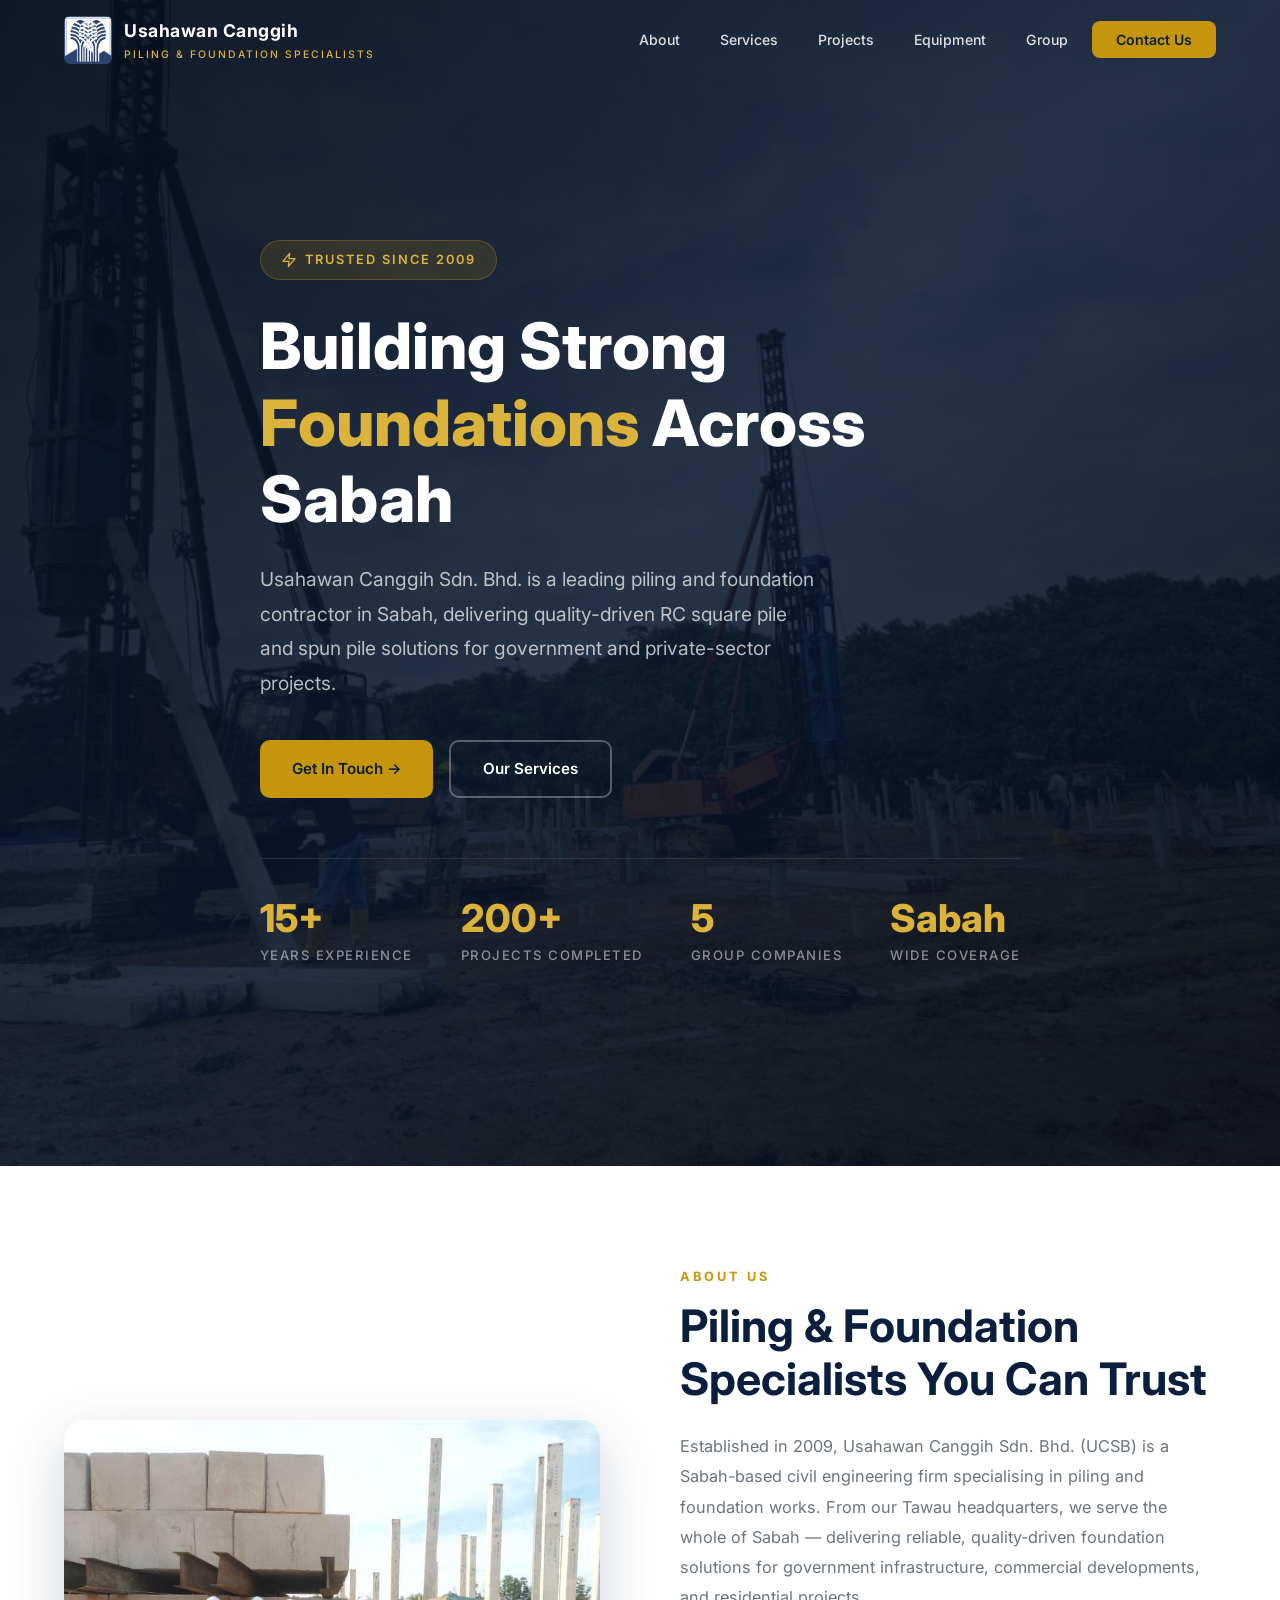
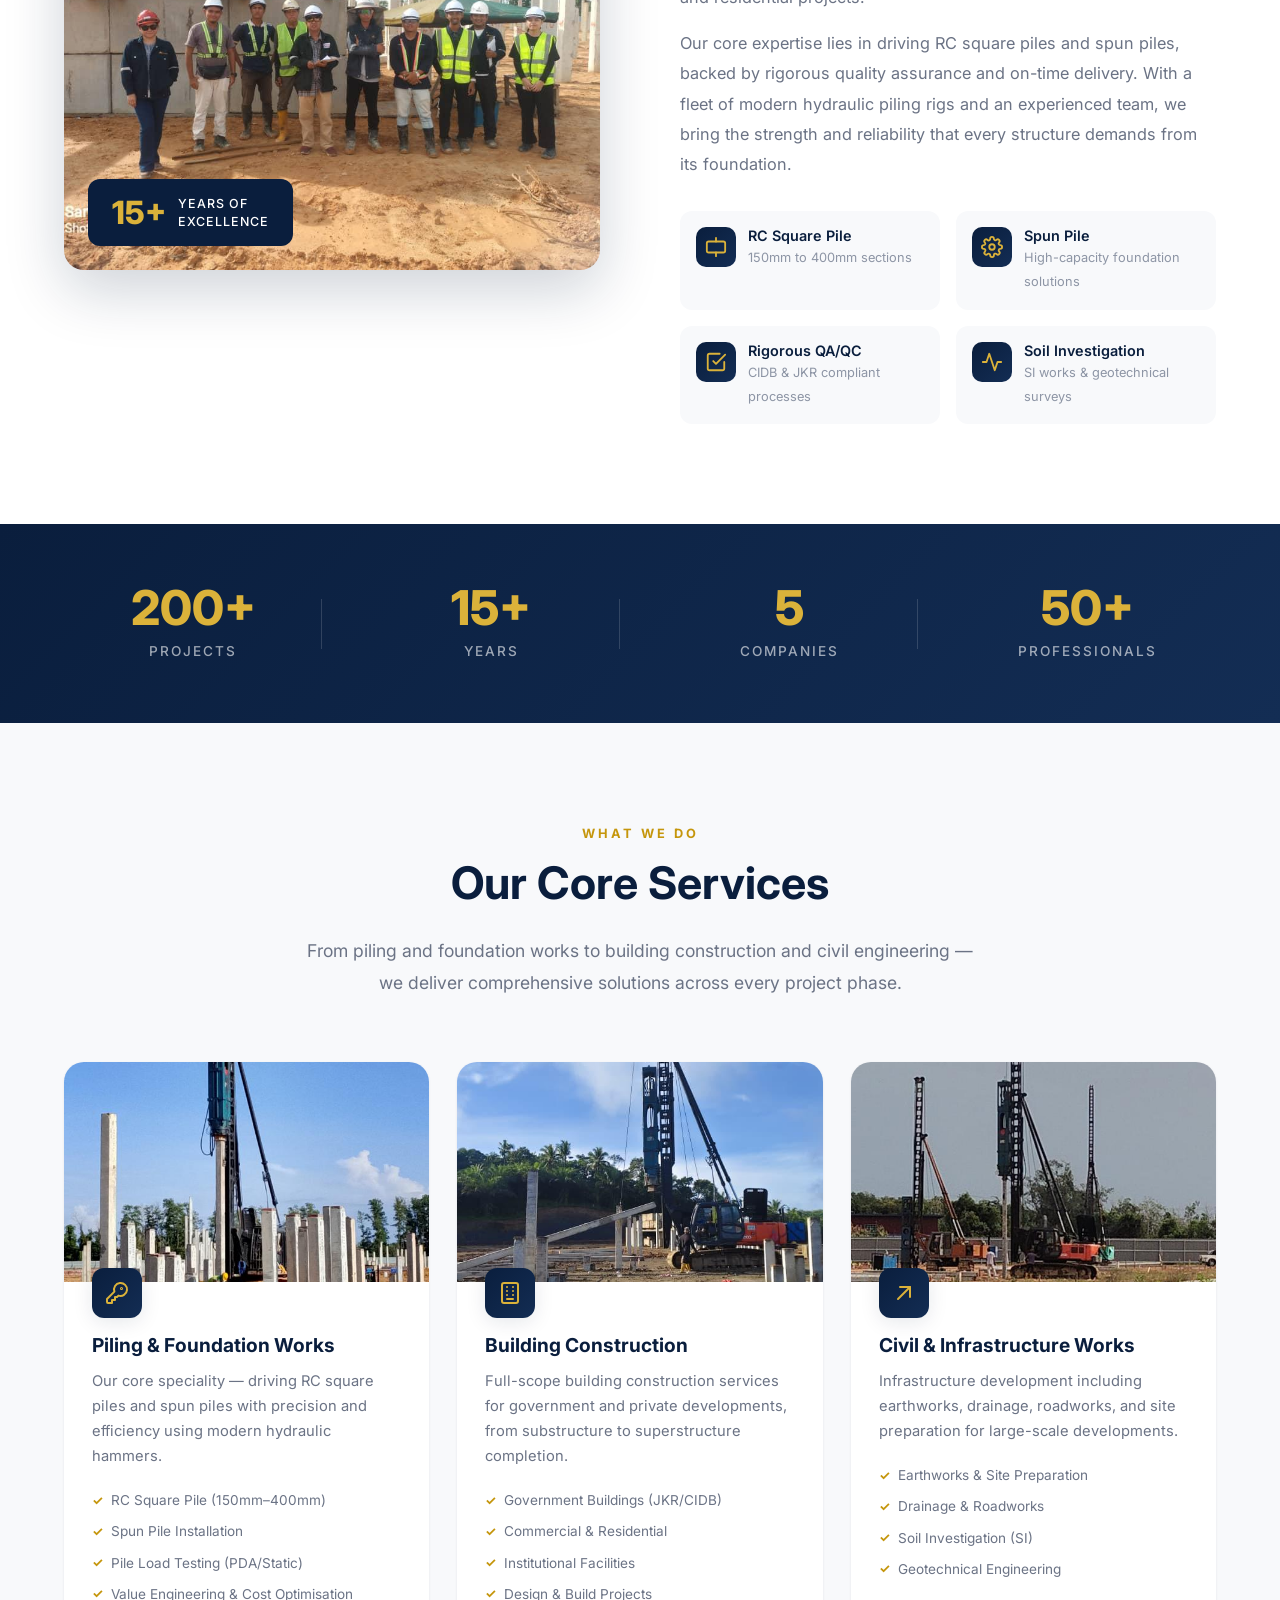
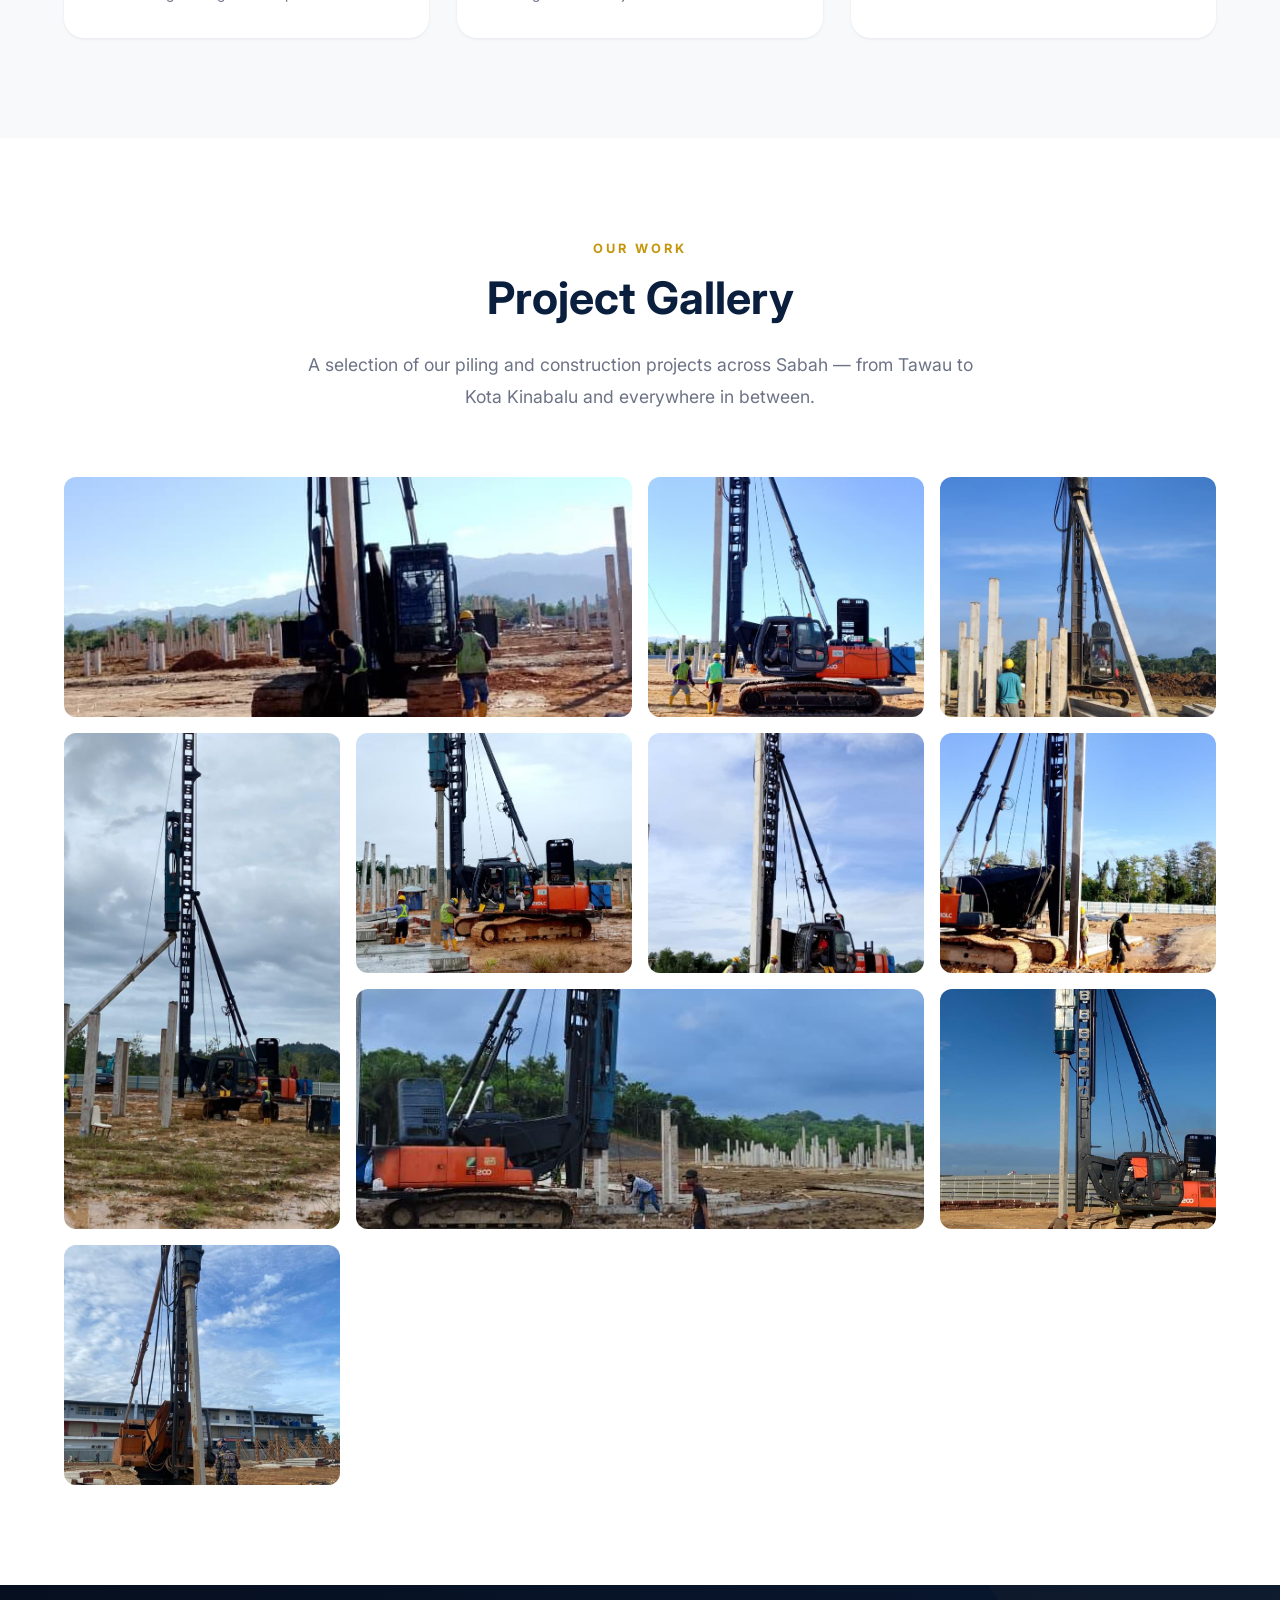
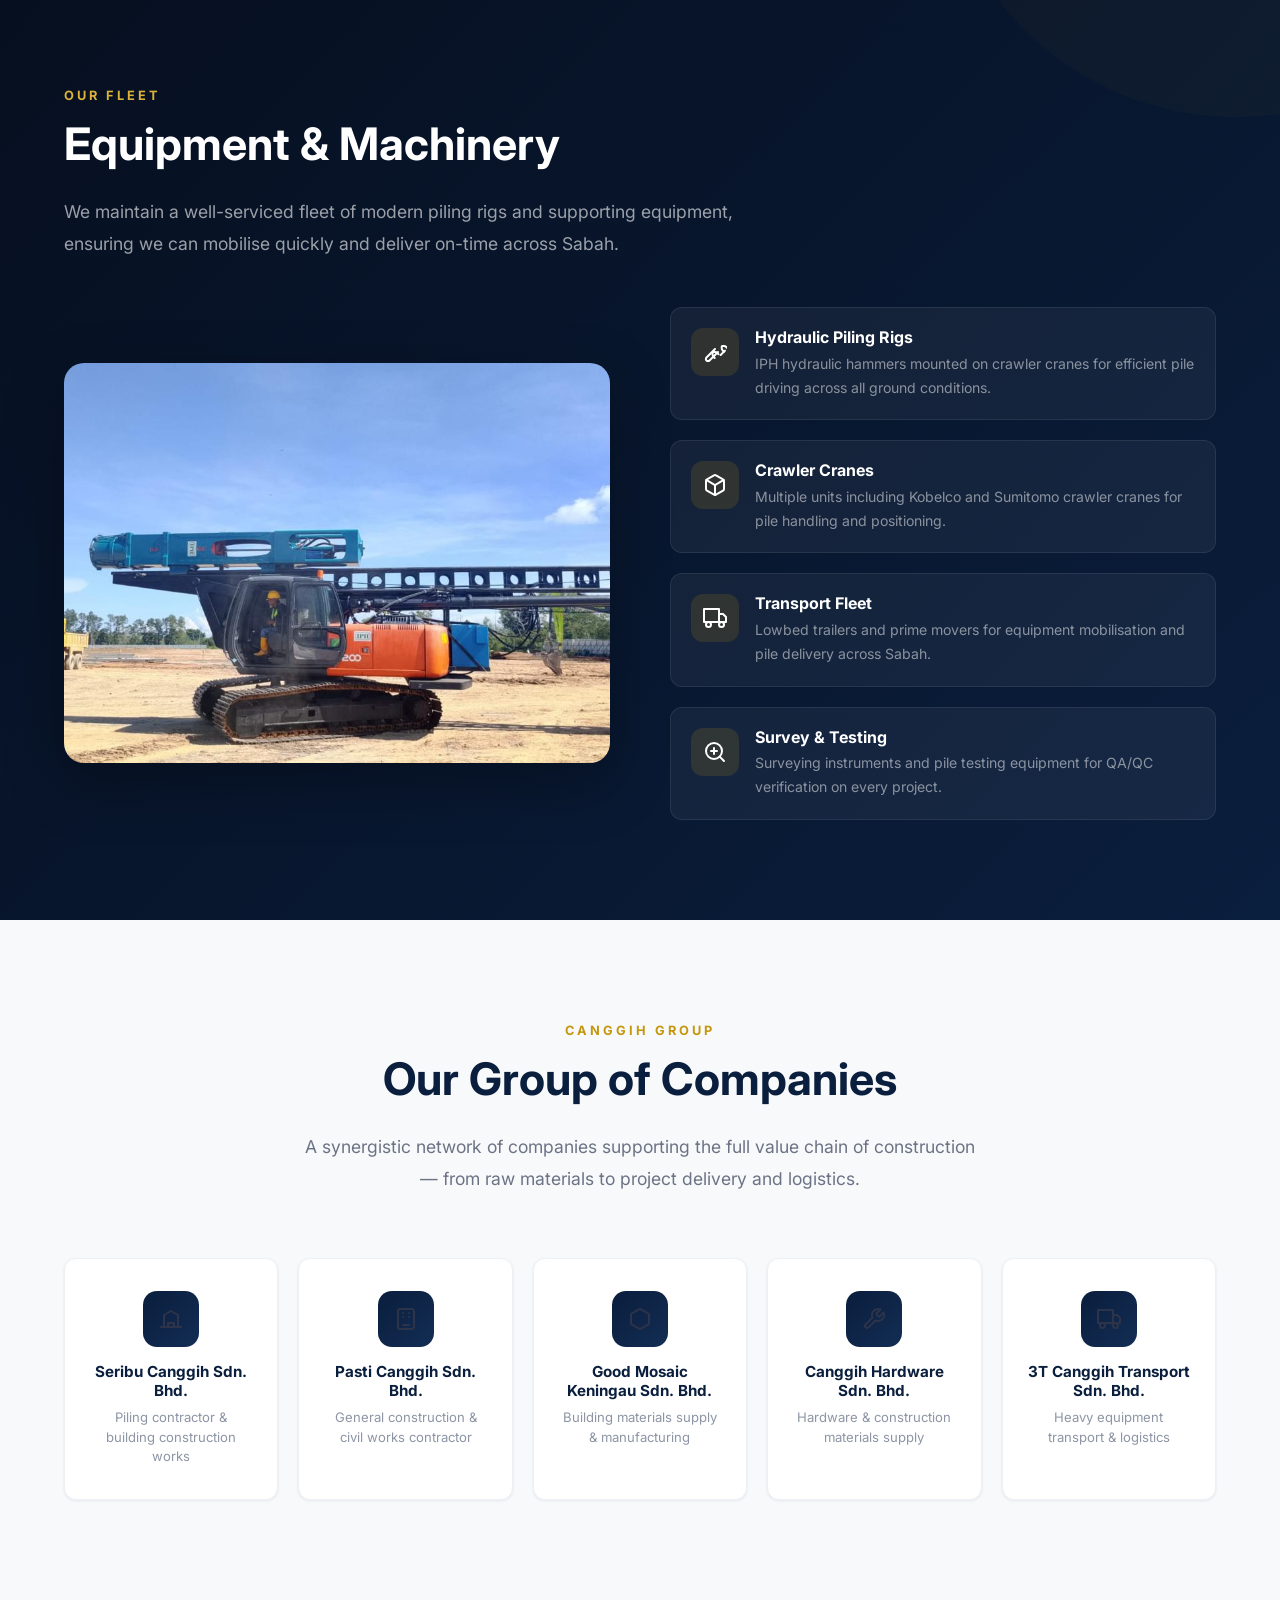
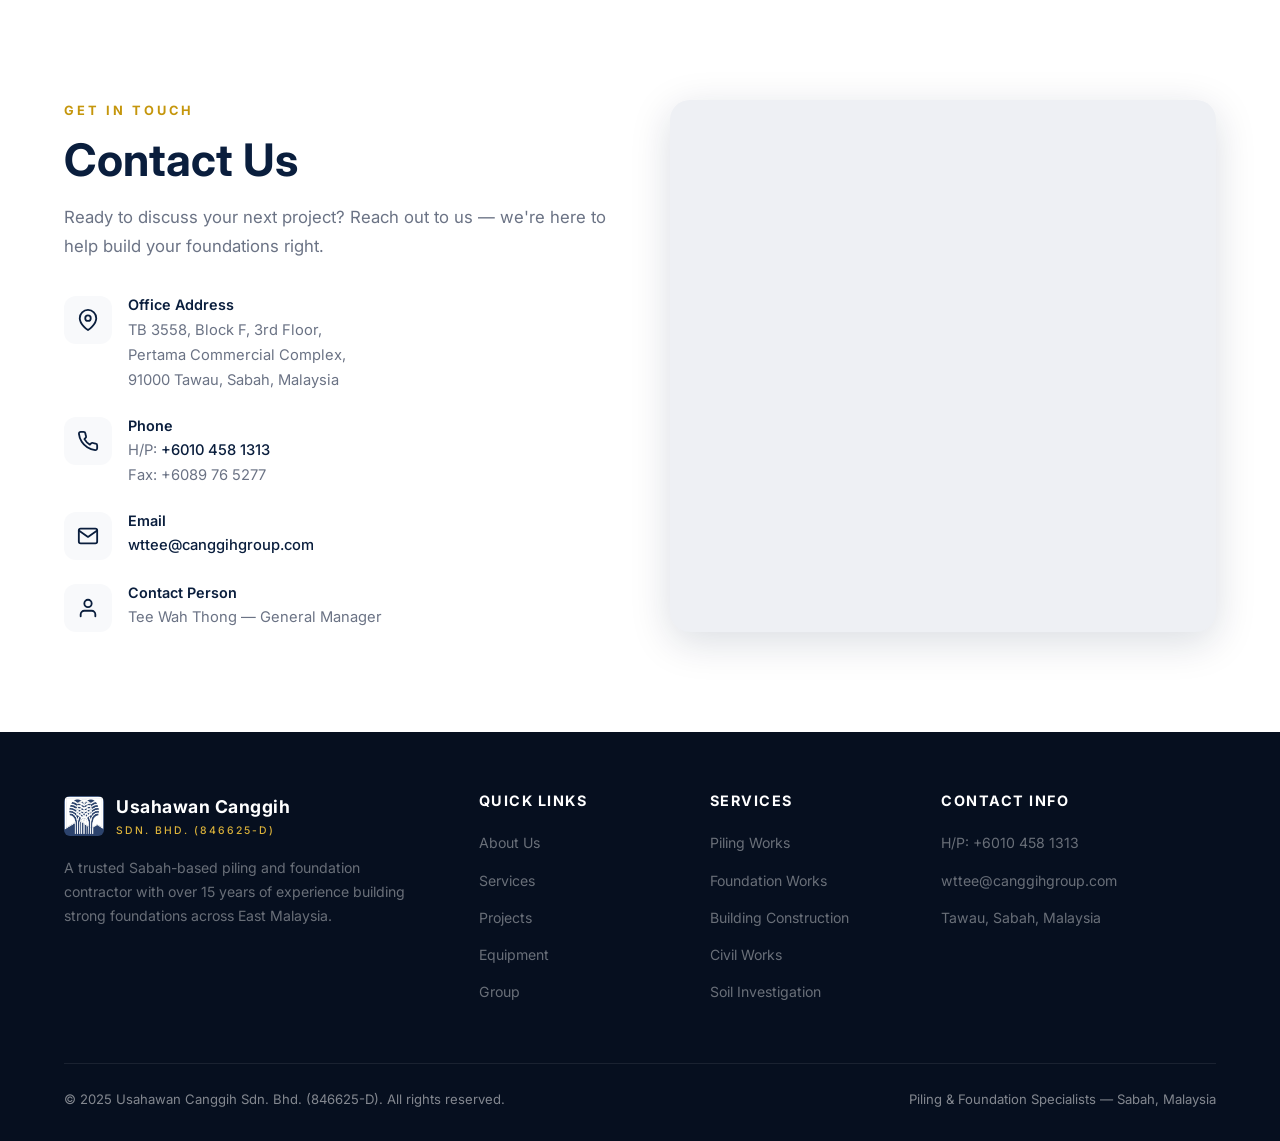
==== index.html @ 9755b555 "Publish Canggih landing page" ====
<!DOCTYPE html>
<html lang="en">
<head>
    <meta charset="UTF-8">
    <meta name="viewport" content="width=device-width, initial-scale=1.0">
    <title>Usahawan Canggih Sdn Bhd — Piling & Foundation Specialists in Sabah</title>
    <meta name="description" content="Usahawan Canggih Sdn Bhd — Trusted piling and foundation contractor in Sabah since 2009. RC square pile, spun pile, soil investigation.">
    <link rel="icon" type="image/x-icon" href="favicon.ico">
    <link rel="icon" type="image/png" sizes="32x32" href="favicon-32.png">
    <link rel="icon" type="image/png" sizes="16x16" href="favicon-16.png">
    <link rel="apple-touch-icon" sizes="180x180" href="favicon-180.png">
    <link rel="preconnect" href="https://fonts.googleapis.com">
    <link href="https://fonts.googleapis.com/css2?family=Inter:wght@300;400;500;600;700;800;900&display=swap" rel="stylesheet">
    <link rel="stylesheet" href="https://cdn.jsdelivr.net/npm/lucide-static@0.344.0/font/lucide.min.css">
    <style>
        :root {
            --navy: #0a1e3d;
            --navy-light: #132d54;
            --navy-dark: #060f1f;
            --gold: #c5960c;
            --gold-light: #dbb23a;
            --gold-pale: #f5e6b8;
            --white: #ffffff;
            --gray-50: #f8f9fb;
            --gray-100: #eef0f4;
            --gray-200: #dde1e8;
            --gray-300: #c4c9d4;
            --gray-400: #8d95a5;
            --gray-500: #6b7385;
            --gray-600: #4a5168;
            --gray-700: #2d3348;
            --gray-800: #1a1f30;
            --shadow-sm: 0 1px 3px rgba(10,30,61,0.08);
            --shadow-md: 0 4px 20px rgba(10,30,61,0.1);
            --shadow-lg: 0 10px 40px rgba(10,30,61,0.15);
            --shadow-xl: 0 20px 60px rgba(10,30,61,0.2);
            --radius: 12px;
            --radius-lg: 20px;
        }

        * { margin: 0; padding: 0; box-sizing: border-box; }
        html { scroll-behavior: smooth; }

        body {
            font-family: 'Inter', -apple-system, BlinkMacSystemFont, 'Segoe UI', sans-serif;
            color: var(--gray-700);
            line-height: 1.7;
            background: var(--white);
            overflow-x: hidden;
        }

        /* ── Typography ── */
        h1, h2, h3, h4, h5, h6 { font-weight: 700; line-height: 1.2; color: var(--navy); }
        h1 { font-size: clamp(2.4rem, 5vw, 4rem); }
        h2 { font-size: clamp(1.8rem, 3.5vw, 2.8rem); }
        h3 { font-size: clamp(1.2rem, 2vw, 1.5rem); }
        p { margin-bottom: 1rem; }

        .section-label {
            text-transform: uppercase;
            font-size: 0.8rem;
            font-weight: 700;
            letter-spacing: 3px;
            color: var(--gold);
            margin-bottom: 0.75rem;
            display: block;
        }

        .section-title {
            margin-bottom: 1.5rem;
        }

        .section-desc {
            font-size: 1.1rem;
            color: var(--gray-500);
            max-width: 680px;
            line-height: 1.8;
        }

        /* ── Layout ── */
        .container {
            max-width: 1200px;
            margin: 0 auto;
            padding: 0 24px;
        }

        section {
            padding: 100px 0;
        }

        /* ── Animations ── */
        @keyframes fadeInUp {
            from { opacity: 0; transform: translateY(50px); }
            to { opacity: 1; transform: translateY(0); }
        }
        @keyframes fadeIn {
            from { opacity: 0; }
            to { opacity: 1; }
        }
        @keyframes scaleIn {
            from { opacity: 0; transform: scale(0.9); }
            to { opacity: 1; transform: scale(1); }
        }
        @keyframes slideInLeft {
            from { opacity: 0; transform: translateX(-60px); }
            to { opacity: 1; transform: translateX(0); }
        }
        @keyframes slideInRight {
            from { opacity: 0; transform: translateX(60px); }
            to { opacity: 1; transform: translateX(0); }
        }
        @keyframes countUp {
            from { opacity: 0; transform: translateY(20px); }
            to { opacity: 1; transform: translateY(0); }
        }

        .reveal {
            opacity: 0;
            transform: translateY(40px);
            transition: all 0.8s cubic-bezier(0.16, 1, 0.3, 1);
        }
        .reveal.visible {
            opacity: 1;
            transform: translateY(0);
        }
        .reveal-delay-1 { transition-delay: 0.1s; }
        .reveal-delay-2 { transition-delay: 0.2s; }
        .reveal-delay-3 { transition-delay: 0.3s; }
        .reveal-delay-4 { transition-delay: 0.4s; }

        /* ══════════════════════════════════════
           NAVIGATION
        ══════════════════════════════════════ */
        .navbar {
            position: fixed;
            top: 0;
            left: 0;
            right: 0;
            z-index: 1000;
            padding: 16px 0;
            transition: all 0.4s ease;
        }
        .navbar.scrolled {
            background: rgba(10, 30, 61, 0.97);
            backdrop-filter: blur(20px);
            padding: 10px 0;
            box-shadow: 0 4px 30px rgba(0,0,0,0.2);
        }
        .navbar .container {
            display: flex;
            align-items: center;
            justify-content: space-between;
        }
        .nav-logo {
            display: flex;
            align-items: center;
            gap: 12px;
            text-decoration: none;
        }
        .nav-logo img {
            height: 48px;
            width: auto;
            border-radius: 6px;
        }
        .navbar.scrolled .nav-logo img {
            height: 40px;
        }
        .nav-logo-text {
            font-size: 1.1rem;
            font-weight: 700;
            color: var(--white);
            letter-spacing: 0.5px;
        }
        .nav-logo-sub {
            font-size: 0.65rem;
            color: var(--gold-light);
            text-transform: uppercase;
            letter-spacing: 2px;
            font-weight: 500;
        }
        .nav-links {
            display: flex;
            gap: 8px;
            list-style: none;
        }
        .nav-links a {
            color: rgba(255,255,255,0.85);
            text-decoration: none;
            font-size: 0.88rem;
            font-weight: 500;
            padding: 8px 16px;
            border-radius: 8px;
            transition: all 0.3s ease;
        }
        .nav-links a:hover {
            color: var(--white);
            background: rgba(255,255,255,0.1);
        }
        .nav-cta {
            background: var(--gold) !important;
            color: var(--navy) !important;
            font-weight: 600 !important;
            padding: 10px 24px !important;
        }
        .nav-cta:hover {
            background: var(--gold-light) !important;
        }

        /* Mobile menu */
        .nav-toggle {
            display: none;
            flex-direction: column;
            gap: 5px;
            cursor: pointer;
            padding: 8px;
        }
        .nav-toggle span {
            width: 24px;
            height: 2px;
            background: var(--white);
            border-radius: 2px;
            transition: all 0.3s ease;
        }

        /* ══════════════════════════════════════
           HERO
        ══════════════════════════════════════ */
        .hero {
            position: relative;
            min-height: 100vh;
            display: flex;
            align-items: center;
            overflow: hidden;
            background: var(--navy-dark);
        }
        .hero-bg {
            position: absolute;
            inset: 0;
            background: url('hero-piling.jpg') center/cover no-repeat;
            filter: brightness(0.35);
        }
        .hero-overlay {
            position: absolute;
            inset: 0;
            background: linear-gradient(135deg, rgba(6,15,31,0.85) 0%, rgba(10,30,61,0.6) 50%, rgba(6,15,31,0.75) 100%);
        }
        .hero-content {
            position: relative;
            z-index: 2;
            padding: 140px 0 100px;
        }
        .hero-badge {
            display: inline-flex;
            align-items: center;
            gap: 8px;
            background: rgba(197,150,12,0.15);
            border: 1px solid rgba(197,150,12,0.3);
            padding: 8px 20px;
            border-radius: 50px;
            font-size: 0.8rem;
            font-weight: 600;
            color: var(--gold-light);
            text-transform: uppercase;
            letter-spacing: 2px;
            margin-bottom: 28px;
            animation: fadeInUp 0.8s ease forwards;
        }
        .hero h1 {
            color: var(--white);
            max-width: 750px;
            margin-bottom: 24px;
            font-weight: 800;
            animation: fadeInUp 0.8s ease 0.15s both;
        }
        .hero h1 span {
            color: var(--gold-light);
        }
        .hero-desc {
            font-size: 1.2rem;
            color: rgba(255,255,255,0.7);
            max-width: 560px;
            margin-bottom: 40px;
            line-height: 1.8;
            animation: fadeInUp 0.8s ease 0.3s both;
        }
        .hero-actions {
            display: flex;
            gap: 16px;
            flex-wrap: wrap;
            animation: fadeInUp 0.8s ease 0.45s both;
        }
        .btn {
            display: inline-flex;
            align-items: center;
            gap: 8px;
            padding: 14px 32px;
            border-radius: 10px;
            font-size: 0.95rem;
            font-weight: 600;
            text-decoration: none;
            transition: all 0.3s ease;
            cursor: pointer;
            border: none;
        }
        .btn-primary {
            background: var(--gold);
            color: var(--navy);
        }
        .btn-primary:hover {
            background: var(--gold-light);
            transform: translateY(-2px);
            box-shadow: 0 8px 30px rgba(197,150,12,0.3);
        }
        .btn-outline {
            background: transparent;
            color: var(--white);
            border: 2px solid rgba(255,255,255,0.3);
        }
        .btn-outline:hover {
            border-color: var(--white);
            background: rgba(255,255,255,0.1);
            transform: translateY(-2px);
        }

        /* Hero stats */
        .hero-stats {
            display: flex;
            gap: 48px;
            margin-top: 60px;
            padding-top: 40px;
            border-top: 1px solid rgba(255,255,255,0.1);
            animation: fadeInUp 0.8s ease 0.6s both;
        }
        .hero-stat {
            text-align: left;
        }
        .hero-stat-num {
            font-size: 2.4rem;
            font-weight: 800;
            color: var(--gold-light);
            line-height: 1;
            margin-bottom: 6px;
        }
        .hero-stat-label {
            font-size: 0.82rem;
            color: rgba(255,255,255,0.5);
            text-transform: uppercase;
            letter-spacing: 1.5px;
            font-weight: 500;
        }

        /* ══════════════════════════════════════
           ABOUT
        ══════════════════════════════════════ */
        .about {
            background: var(--white);
        }
        .about-grid {
            display: grid;
            grid-template-columns: 1fr 1fr;
            gap: 80px;
            align-items: center;
        }
        .about-image {
            position: relative;
            border-radius: var(--radius-lg);
            overflow: hidden;
            box-shadow: var(--shadow-xl);
        }
        .about-image img {
            width: 100%;
            height: 450px;
            object-fit: cover;
            display: block;
        }
        .about-image-badge {
            position: absolute;
            bottom: 24px;
            left: 24px;
            background: var(--navy);
            color: var(--white);
            padding: 16px 24px;
            border-radius: var(--radius);
            display: flex;
            align-items: center;
            gap: 12px;
        }
        .about-image-badge .big-num {
            font-size: 2rem;
            font-weight: 800;
            color: var(--gold-light);
            line-height: 1;
        }
        .about-image-badge .badge-text {
            font-size: 0.78rem;
            text-transform: uppercase;
            letter-spacing: 1px;
            line-height: 1.4;
            font-weight: 500;
        }
        .about-text h2 {
            margin-bottom: 24px;
        }
        .about-text p {
            color: var(--gray-500);
            font-size: 1.02rem;
            line-height: 1.85;
        }
        .about-highlights {
            display: grid;
            grid-template-columns: 1fr 1fr;
            gap: 16px;
            margin-top: 32px;
        }
        .about-highlight {
            display: flex;
            align-items: flex-start;
            gap: 12px;
            padding: 16px;
            background: var(--gray-50);
            border-radius: var(--radius);
            transition: all 0.3s ease;
        }
        .about-highlight:hover {
            background: var(--gray-100);
            transform: translateY(-2px);
        }
        .about-highlight-icon {
            width: 40px;
            height: 40px;
            background: linear-gradient(135deg, var(--navy), var(--navy-light));
            border-radius: 10px;
            display: flex;
            align-items: center;
            justify-content: center;
            color: var(--gold-light);
            flex-shrink: 0;
        }
        .about-highlight-icon svg,
        .service-card-icon svg,
        .equipment-item-icon svg,
        .group-card-icon svg,
        .contact-detail-icon svg {
            width: 22px;
            height: 22px;
            stroke: currentColor;
            stroke-width: 2;
            fill: none;
            stroke-linecap: round;
            stroke-linejoin: round;
        }
        .service-card-icon svg,
        .equipment-item-icon svg,
        .group-card-icon svg {
            width: 24px;
            height: 24px;
        }
        .about-highlight h4 {
            font-size: 0.9rem;
            font-weight: 600;
            margin-bottom: 2px;
        }
        .about-highlight p {
            font-size: 0.8rem;
            color: var(--gray-400);
            margin: 0;
        }

        /* ══════════════════════════════════════
           STATS BAR
        ══════════════════════════════════════ */
        .stats-bar {
            background: linear-gradient(135deg, var(--navy) 0%, var(--navy-light) 100%);
            padding: 60px 0;
        }
        .stats-grid {
            display: grid;
            grid-template-columns: repeat(4, 1fr);
            gap: 40px;
            text-align: center;
        }
        .stat-item {
            position: relative;
        }
        .stat-item::after {
            content: '';
            position: absolute;
            right: 0;
            top: 50%;
            transform: translateY(-50%);
            width: 1px;
            height: 50px;
            background: rgba(255,255,255,0.15);
        }
        .stat-item:last-child::after { display: none; }
        .stat-number {
            font-size: 3rem;
            font-weight: 800;
            color: var(--gold-light);
            line-height: 1;
            margin-bottom: 8px;
        }
        .stat-label {
            font-size: 0.85rem;
            color: rgba(255,255,255,0.6);
            text-transform: uppercase;
            letter-spacing: 2px;
            font-weight: 500;
        }

        /* ══════════════════════════════════════
           SERVICES
        ══════════════════════════════════════ */
        .services {
            background: var(--gray-50);
        }
        .services-header {
            text-align: center;
            margin-bottom: 64px;
        }
        .services-header .section-desc {
            margin: 0 auto;
        }
        .services-grid {
            display: grid;
            grid-template-columns: repeat(3, 1fr);
            gap: 28px;
        }
        .service-card {
            background: var(--white);
            border-radius: var(--radius-lg);
            overflow: hidden;
            box-shadow: var(--shadow-sm);
            transition: all 0.4s cubic-bezier(0.16, 1, 0.3, 1);
            position: relative;
        }
        .service-card:hover {
            transform: translateY(-8px);
            box-shadow: var(--shadow-lg);
        }
        .service-card-img {
            height: 220px;
            overflow: hidden;
        }
        .service-card-img img {
            width: 100%;
            height: 100%;
            object-fit: cover;
            transition: transform 0.6s ease;
        }
        .service-card:hover .service-card-img img {
            transform: scale(1.08);
        }
        .service-card-body {
            padding: 28px;
        }
        .service-card-icon {
            width: 50px;
            height: 50px;
            background: linear-gradient(135deg, var(--navy), var(--navy-light));
            border-radius: 12px;
            display: flex;
            align-items: center;
            justify-content: center;
            color: var(--gold-light);
            font-size: 1.3rem;
            margin-bottom: 16px;
            margin-top: -42px;
            position: relative;
            box-shadow: var(--shadow-md);
        }
        .service-card h3 {
            margin-bottom: 12px;
            font-size: 1.2rem;
        }
        .service-card p {
            color: var(--gray-500);
            font-size: 0.92rem;
            line-height: 1.7;
            margin-bottom: 16px;
        }
        .service-card-features {
            list-style: none;
            padding: 0;
        }
        .service-card-features li {
            font-size: 0.85rem;
            color: var(--gray-500);
            padding: 4px 0;
            display: flex;
            align-items: center;
            gap: 8px;
        }
        .service-card-features li::before {
            content: '✓';
            color: var(--gold);
            font-weight: 700;
            font-size: 0.8rem;
        }

        /* ══════════════════════════════════════
           PROJECTS GALLERY
        ══════════════════════════════════════ */
        .projects {
            background: var(--white);
        }
        .projects-header {
            text-align: center;
            margin-bottom: 64px;
        }
        .projects-header .section-desc {
            margin: 0 auto;
        }
        .gallery-grid {
            display: grid;
            grid-template-columns: repeat(4, 1fr);
            grid-auto-rows: 240px;
            gap: 16px;
        }
        .gallery-item {
            border-radius: var(--radius);
            overflow: hidden;
            position: relative;
            cursor: pointer;
        }
        .gallery-item img {
            width: 100%;
            height: 100%;
            object-fit: cover;
            transition: transform 0.6s ease;
        }
        .gallery-item:hover img {
            transform: scale(1.1);
        }
        .gallery-item::after {
            content: '';
            position: absolute;
            inset: 0;
            background: linear-gradient(to top, rgba(10,30,61,0.7) 0%, transparent 50%);
            opacity: 0;
            transition: opacity 0.3s ease;
        }
        .gallery-item:hover::after {
            opacity: 1;
        }
        .gallery-item .caption {
            position: absolute;
            bottom: 16px;
            left: 16px;
            right: 16px;
            color: var(--white);
            font-size: 0.85rem;
            font-weight: 600;
            z-index: 2;
            opacity: 0;
            transform: translateY(10px);
            transition: all 0.3s ease;
        }
        .gallery-item:hover .caption {
            opacity: 1;
            transform: translateY(0);
        }
        .gallery-wide { grid-column: span 2; }
        .gallery-tall { grid-row: span 2; }

        /* ══════════════════════════════════════
           EQUIPMENT
        ══════════════════════════════════════ */
        .equipment {
            background: linear-gradient(135deg, var(--navy-dark) 0%, var(--navy) 100%);
            color: var(--white);
            position: relative;
            overflow: hidden;
        }
        .equipment::before {
            content: '';
            position: absolute;
            top: -50%;
            right: -20%;
            width: 600px;
            height: 600px;
            border-radius: 50%;
            background: rgba(197,150,12,0.03);
        }
        .equipment .section-label { color: var(--gold-light); }
        .equipment h2 { color: var(--white); }
        .equipment .section-desc { color: rgba(255,255,255,0.6); }
        .equipment-grid {
            display: grid;
            grid-template-columns: 1fr 1fr;
            gap: 60px;
            align-items: center;
            margin-top: 48px;
        }
        .equipment-image {
            border-radius: var(--radius-lg);
            overflow: hidden;
            box-shadow: 0 20px 60px rgba(0,0,0,0.3);
        }
        .equipment-image img {
            width: 100%;
            height: 400px;
            object-fit: cover;
            display: block;
        }
        .equipment-list {
            display: flex;
            flex-direction: column;
            gap: 20px;
        }
        .equipment-item {
            display: flex;
            align-items: flex-start;
            gap: 16px;
            padding: 20px;
            background: rgba(255,255,255,0.05);
            border-radius: var(--radius);
            border: 1px solid rgba(255,255,255,0.08);
            transition: all 0.3s ease;
        }
        .equipment-item:hover {
            background: rgba(255,255,255,0.08);
            transform: translateX(8px);
        }
        .equipment-item-icon {
            width: 48px;
            height: 48px;
            background: rgba(197,150,12,0.15);
            border-radius: 12px;
            display: flex;
            align-items: center;
            justify-content: center;
            font-size: 1.2rem;
            flex-shrink: 0;
        }
        .equipment-item h4 {
            color: var(--white);
            font-size: 1rem;
            margin-bottom: 4px;
        }
        .equipment-item p {
            color: rgba(255,255,255,0.5);
            font-size: 0.88rem;
            margin: 0;
        }

        /* ══════════════════════════════════════
           GROUP COMPANIES
        ══════════════════════════════════════ */
        .group {
            background: var(--gray-50);
        }
        .group-header {
            text-align: center;
            margin-bottom: 64px;
        }
        .group-header .section-desc {
            margin: 0 auto;
        }
        .group-grid {
            display: grid;
            grid-template-columns: repeat(5, 1fr);
            gap: 20px;
        }
        .group-card {
            background: var(--white);
            border-radius: var(--radius);
            padding: 32px 24px;
            text-align: center;
            box-shadow: var(--shadow-sm);
            transition: all 0.4s ease;
            border: 1px solid var(--gray-100);
        }
        .group-card:hover {
            transform: translateY(-6px);
            box-shadow: var(--shadow-lg);
            border-color: var(--gold);
        }
        .group-card-icon {
            width: 56px;
            height: 56px;
            margin: 0 auto 16px;
            background: linear-gradient(135deg, var(--navy), var(--navy-light));
            border-radius: 14px;
            display: flex;
            align-items: center;
            justify-content: center;
            font-size: 1.5rem;
        }
        .group-card h4 {
            font-size: 0.95rem;
            margin-bottom: 8px;
            color: var(--navy);
        }
        .group-card p {
            font-size: 0.82rem;
            color: var(--gray-400);
            margin: 0;
            line-height: 1.5;
        }

        /* ══════════════════════════════════════
           CONTACT
        ══════════════════════════════════════ */
        .contact {
            background: var(--white);
        }
        .contact-grid {
            display: grid;
            grid-template-columns: 1fr 1fr;
            gap: 60px;
        }
        .contact-info h2 {
            margin-bottom: 16px;
        }
        .contact-info > p {
            color: var(--gray-500);
            margin-bottom: 36px;
            font-size: 1.05rem;
        }
        .contact-details {
            display: flex;
            flex-direction: column;
            gap: 24px;
        }
        .contact-detail {
            display: flex;
            align-items: flex-start;
            gap: 16px;
        }
        .contact-detail-icon {
            width: 48px;
            height: 48px;
            background: var(--gray-50);
            border-radius: 12px;
            display: flex;
            align-items: center;
            justify-content: center;
            font-size: 1.2rem;
            flex-shrink: 0;
            color: var(--navy);
        }
        .contact-detail h4 {
            font-size: 0.9rem;
            font-weight: 600;
            margin-bottom: 4px;
        }
        .contact-detail p {
            font-size: 0.92rem;
            color: var(--gray-500);
            margin: 0;
        }
        .contact-detail a {
            color: var(--navy);
            text-decoration: none;
            font-weight: 500;
        }
        .contact-detail a:hover {
            color: var(--gold);
        }
        .contact-map {
            border-radius: var(--radius-lg);
            overflow: hidden;
            box-shadow: var(--shadow-lg);
            min-height: 400px;
            background: var(--gray-100);
        }
        .contact-map iframe {
            width: 100%;
            height: 100%;
            min-height: 400px;
            border: 0;
        }

        /* ══════════════════════════════════════
           FOOTER
        ══════════════════════════════════════ */
        .footer {
            background: var(--navy-dark);
            color: rgba(255,255,255,0.5);
            padding: 60px 0 30px;
        }
        .footer-grid {
            display: grid;
            grid-template-columns: 2fr 1fr 1fr 1.5fr;
            gap: 48px;
            margin-bottom: 48px;
        }
        .footer-brand .nav-logo {
            margin-bottom: 16px;
        }
        .footer-brand p {
            font-size: 0.88rem;
            line-height: 1.7;
            color: rgba(255,255,255,0.4);
        }
        .footer h5 {
            color: var(--white);
            font-size: 0.9rem;
            text-transform: uppercase;
            letter-spacing: 1.5px;
            margin-bottom: 20px;
        }
        .footer-links {
            list-style: none;
        }
        .footer-links li {
            margin-bottom: 10px;
        }
        .footer-links a {
            color: rgba(255,255,255,0.4);
            text-decoration: none;
            font-size: 0.88rem;
            transition: color 0.3s ease;
        }
        .footer-links a:hover {
            color: var(--gold-light);
        }
        .footer-bottom {
            border-top: 1px solid rgba(255,255,255,0.08);
            padding-top: 24px;
            display: flex;
            justify-content: space-between;
            align-items: center;
            font-size: 0.82rem;
        }

        /* ══════════════════════════════════════
           LIGHTBOX
        ══════════════════════════════════════ */
        .lightbox {
            display: none;
            position: fixed;
            inset: 0;
            z-index: 9999;
            background: rgba(0,0,0,0.92);
            align-items: center;
            justify-content: center;
            cursor: pointer;
        }
        .lightbox.active { display: flex; }
        .lightbox img {
            max-width: 90vw;
            max-height: 90vh;
            object-fit: contain;
            border-radius: 8px;
            box-shadow: 0 0 60px rgba(0,0,0,0.5);
        }
        .lightbox-close {
            position: absolute;
            top: 24px;
            right: 24px;
            width: 48px;
            height: 48px;
            background: rgba(255,255,255,0.1);
            border: none;
            border-radius: 50%;
            color: white;
            font-size: 1.5rem;
            cursor: pointer;
            display: flex;
            align-items: center;
            justify-content: center;
            transition: background 0.3s ease;
        }
        .lightbox-close:hover {
            background: rgba(255,255,255,0.2);
        }

        /* ══════════════════════════════════════
           RESPONSIVE
        ══════════════════════════════════════ */
        @media (max-width: 1024px) {
            .services-grid { grid-template-columns: repeat(2, 1fr); }
            .group-grid { grid-template-columns: repeat(3, 1fr); }
            .gallery-grid { grid-template-columns: repeat(3, 1fr); }
            .footer-grid { grid-template-columns: repeat(2, 1fr); }
        }

        @media (max-width: 768px) {
            section { padding: 64px 0; }
            
            .nav-links { 
                display: none;
                position: absolute;
                top: 100%;
                left: 0;
                right: 0;
                background: var(--navy);
                flex-direction: column;
                padding: 20px;
                gap: 4px;
                box-shadow: var(--shadow-lg);
            }
            .nav-links.active { display: flex; }
            .nav-toggle { display: flex; }
            
            .hero-stats {
                flex-direction: column;
                gap: 24px;
            }
            .about-grid {
                grid-template-columns: 1fr;
                gap: 40px;
            }
            .stats-grid {
                grid-template-columns: repeat(2, 1fr);
                gap: 32px;
            }
            .stat-item::after { display: none; }
            .services-grid { grid-template-columns: 1fr; }
            .equipment-grid { grid-template-columns: 1fr; }
            .group-grid { grid-template-columns: repeat(2, 1fr); }
            .gallery-grid {
                grid-template-columns: repeat(2, 1fr);
                grid-auto-rows: 180px;
            }
            .gallery-wide { grid-column: span 2; }
            .gallery-tall { grid-row: span 1; }
            .contact-grid { grid-template-columns: 1fr; }
            .footer-grid { grid-template-columns: 1fr; }
            .footer-bottom { flex-direction: column; gap: 12px; text-align: center; }
        }

        @media (max-width: 480px) {
            .group-grid { grid-template-columns: 1fr; }
            .gallery-grid {
                grid-template-columns: 1fr;
                grid-auto-rows: 200px;
            }
            .gallery-wide { grid-column: span 1; }
            .about-highlights { grid-template-columns: 1fr; }
        }

        /* ── Back to top ── */
        .back-to-top {
            position: fixed;
            bottom: 32px;
            right: 32px;
            width: 48px;
            height: 48px;
            background: var(--navy);
            color: var(--gold-light);
            border: none;
            border-radius: 50%;
            font-size: 1.2rem;
            cursor: pointer;
            display: flex;
            align-items: center;
            justify-content: center;
            box-shadow: var(--shadow-md);
            opacity: 0;
            transform: translateY(20px);
            transition: all 0.3s ease;
            z-index: 100;
        }
        .back-to-top.visible {
            opacity: 1;
            transform: translateY(0);
        }
        .back-to-top:hover {
            background: var(--gold);
            color: var(--navy);
        }
    </style>
</head>
<body>

    <!-- ════════ NAVBAR ════════ -->
    <nav class="navbar" id="navbar">
        <div class="container">
            <a href="#" class="nav-logo">
                <img src="logo.jpg" alt="Usahawan Canggih">
                <div>
                    <div class="nav-logo-text">Usahawan Canggih</div>
                    <div class="nav-logo-sub">Piling & Foundation Specialists</div>
                </div>
            </a>
            <div class="nav-toggle" onclick="toggleNav()">
                <span></span><span></span><span></span>
            </div>
            <ul class="nav-links" id="navLinks">
                <li><a href="#about">About</a></li>
                <li><a href="#services">Services</a></li>
                <li><a href="#projects">Projects</a></li>
                <li><a href="#equipment">Equipment</a></li>
                <li><a href="#group">Group</a></li>
                <li><a href="#contact" class="nav-cta">Contact Us</a></li>
            </ul>
        </div>
    </nav>

    <!-- ════════ HERO ════════ -->
    <section class="hero" id="hero">
        <div class="hero-bg"></div>
        <div class="hero-overlay"></div>
        <div class="container hero-content">
            <div class="hero-badge">
                <svg width="16" height="16" viewBox="0 0 24 24" fill="none" stroke="currentColor" stroke-width="2" stroke-linecap="round" stroke-linejoin="round"><polygon points="13 2 3 14 12 14 11 22 21 10 12 10 13 2"/></svg>
                Trusted Since 2009
            </div>
            <h1>Building Strong <span>Foundations</span> Across Sabah</h1>
            <p class="hero-desc">
                Usahawan Canggih Sdn. Bhd. is a leading piling and foundation contractor in Sabah, delivering quality-driven RC square pile and spun pile solutions for government and private-sector projects.
            </p>
            <div class="hero-actions">
                <a href="#contact" class="btn btn-primary">Get In Touch →</a>
                <a href="#services" class="btn btn-outline">Our Services</a>
            </div>
            <div class="hero-stats">
                <div class="hero-stat">
                    <div class="hero-stat-num">15+</div>
                    <div class="hero-stat-label">Years Experience</div>
                </div>
                <div class="hero-stat">
                    <div class="hero-stat-num">200+</div>
                    <div class="hero-stat-label">Projects Completed</div>
                </div>
                <div class="hero-stat">
                    <div class="hero-stat-num">5</div>
                    <div class="hero-stat-label">Group Companies</div>
                </div>
                <div class="hero-stat">
                    <div class="hero-stat-num">Sabah</div>
                    <div class="hero-stat-label">Wide Coverage</div>
                </div>
            </div>
        </div>
    </section>

    <!-- ════════ ABOUT ════════ -->
    <section class="about" id="about">
        <div class="container">
            <div class="about-grid">
                <div class="about-image reveal">
                    <img src="images/site-08.jpg" alt="UCSB Team">
                    <div class="about-image-badge">
                        <div class="big-num">15+</div>
                        <div class="badge-text">Years of<br>Excellence</div>
                    </div>
                </div>
                <div class="about-text reveal reveal-delay-1">
                    <span class="section-label">About Us</span>
                    <h2 class="section-title">Piling & Foundation Specialists You Can Trust</h2>
                    <p>
                        Established in 2009, Usahawan Canggih Sdn. Bhd. (UCSB) is a Sabah-based civil engineering firm specialising in piling and foundation works. From our Tawau headquarters, we serve the whole of Sabah — delivering reliable, quality-driven foundation solutions for government infrastructure, commercial developments, and residential projects.
                    </p>
                    <p>
                        Our core expertise lies in driving RC square piles and spun piles, backed by rigorous quality assurance and on-time delivery. With a fleet of modern hydraulic piling rigs and an experienced team, we bring the strength and reliability that every structure demands from its foundation.
                    </p>
                    <div class="about-highlights">
                        <div class="about-highlight">
                            <div class="about-highlight-icon"><svg viewBox="0 0 24 24"><rect x="2" y="6" width="20" height="12" rx="2"/><line x1="12" y1="2" x2="12" y2="6"/><line x1="12" y1="18" x2="12" y2="22"/></svg></div>
                            <div>
                                <h4>RC Square Pile</h4>
                                <p>150mm to 400mm sections</p>
                            </div>
                        </div>
                        <div class="about-highlight">
                            <div class="about-highlight-icon"><svg viewBox="0 0 24 24"><circle cx="12" cy="12" r="3"/><path d="M19.4 15a1.65 1.65 0 0 0 .33 1.82l.06.06a2 2 0 0 1-2.83 2.83l-.06-.06a1.65 1.65 0 0 0-1.82-.33 1.65 1.65 0 0 0-1 1.51V21a2 2 0 0 1-4 0v-.09A1.65 1.65 0 0 0 9 19.4a1.65 1.65 0 0 0-1.82.33l-.06.06a2 2 0 0 1-2.83-2.83l.06-.06A1.65 1.65 0 0 0 4.68 15a1.65 1.65 0 0 0-1.51-1H3a2 2 0 0 1 0-4h.09A1.65 1.65 0 0 0 4.6 9a1.65 1.65 0 0 0-.33-1.82l-.06-.06a2 2 0 0 1 2.83-2.83l.06.06A1.65 1.65 0 0 0 9 4.68a1.65 1.65 0 0 0 1-1.51V3a2 2 0 0 1 4 0v.09a1.65 1.65 0 0 0 1 1.51 1.65 1.65 0 0 0 1.82-.33l.06-.06a2 2 0 0 1 2.83 2.83l-.06.06A1.65 1.65 0 0 0 19.4 9a1.65 1.65 0 0 0 1.51 1H21a2 2 0 0 1 0 4h-.09a1.65 1.65 0 0 0-1.51 1z"/></svg></div>
                            <div>
                                <h4>Spun Pile</h4>
                                <p>High-capacity foundation solutions</p>
                            </div>
                        </div>
                        <div class="about-highlight">
                            <div class="about-highlight-icon"><svg viewBox="0 0 24 24"><path d="M9 11l3 3L22 4"/><path d="M21 12v7a2 2 0 0 1-2 2H5a2 2 0 0 1-2-2V5a2 2 0 0 1 2-2h11"/></svg></div>
                            <div>
                                <h4>Rigorous QA/QC</h4>
                                <p>CIDB & JKR compliant processes</p>
                            </div>
                        </div>
                        <div class="about-highlight">
                            <div class="about-highlight-icon"><svg viewBox="0 0 24 24"><path d="M2 12h4l3-9 6 18 3-9h4"/></svg></div>
                            <div>
                                <h4>Soil Investigation</h4>
                                <p>SI works & geotechnical surveys</p>
                            </div>
                        </div>
                    </div>
                </div>
            </div>
        </div>
    </section>

    <!-- ════════ STATS BAR ════════ -->
    <div class="stats-bar">
        <div class="container">
            <div class="stats-grid">
                <div class="stat-item reveal">
                    <div class="stat-number">200+</div>
                    <div class="stat-label">Projects</div>
                </div>
                <div class="stat-item reveal reveal-delay-1">
                    <div class="stat-number">15+</div>
                    <div class="stat-label">Years</div>
                </div>
                <div class="stat-item reveal reveal-delay-2">
                    <div class="stat-number">5</div>
                    <div class="stat-label">Companies</div>
                </div>
                <div class="stat-item reveal reveal-delay-3">
                    <div class="stat-number">50+</div>
                    <div class="stat-label">Professionals</div>
                </div>
            </div>
        </div>
    </div>

    <!-- ════════ SERVICES ════════ -->
    <section class="services" id="services">
        <div class="container">
            <div class="services-header reveal">
                <span class="section-label">What We Do</span>
                <h2 class="section-title">Our Core Services</h2>
                <p class="section-desc">
                    From piling and foundation works to building construction and civil engineering — we deliver comprehensive solutions across every project phase.
                </p>
            </div>
            <div class="services-grid">
                <div class="service-card reveal">
                    <div class="service-card-img">
                        <img src="images/site-06.jpg" alt="Piling Works">
                    </div>
                    <div class="service-card-body">
                        <div class="service-card-icon"><svg viewBox="0 0 24 24"><path d="M2 18v3c0 .6.4 1 1 1h4v-3h3v-3h2l1.4-1.4a6.5 6.5 0 1 0-4-4L2 18z"/><circle cx="16.5" cy="7.5" r=".5"/></svg></div>
                        <h3>Piling & Foundation Works</h3>
                        <p>Our core speciality — driving RC square piles and spun piles with precision and efficiency using modern hydraulic hammers.</p>
                        <ul class="service-card-features">
                            <li>RC Square Pile (150mm–400mm)</li>
                            <li>Spun Pile Installation</li>
                            <li>Pile Load Testing (PDA/Static)</li>
                            <li>Value Engineering & Cost Optimisation</li>
                        </ul>
                    </div>
                </div>
                <div class="service-card reveal reveal-delay-1">
                    <div class="service-card-img">
                        <img src="images/site-09.jpg" alt="Building Construction">
                    </div>
                    <div class="service-card-body">
                        <div class="service-card-icon"><svg viewBox="0 0 24 24"><rect x="4" y="2" width="16" height="20" rx="2" ry="2"/><line x1="9" y1="6" x2="9" y2="6.01"/><line x1="15" y1="6" x2="15" y2="6.01"/><line x1="9" y1="10" x2="9" y2="10.01"/><line x1="15" y1="10" x2="15" y2="10.01"/><line x1="9" y1="14" x2="9" y2="14.01"/><line x1="15" y1="14" x2="15" y2="14.01"/><path d="M9 18h6"/></svg></div>
                        <h3>Building Construction</h3>
                        <p>Full-scope building construction services for government and private developments, from substructure to superstructure completion.</p>
                        <ul class="service-card-features">
                            <li>Government Buildings (JKR/CIDB)</li>
                            <li>Commercial & Residential</li>
                            <li>Institutional Facilities</li>
                            <li>Design & Build Projects</li>
                        </ul>
                    </div>
                </div>
                <div class="service-card reveal reveal-delay-2">
                    <div class="service-card-img">
                        <img src="images/site-18.jpg" alt="Civil Works">
                    </div>
                    <div class="service-card-body">
                        <div class="service-card-icon"><svg viewBox="0 0 24 24"><path d="M18 6L6 18"/><path d="M8 6h10v10"/></svg></div>
                        <h3>Civil & Infrastructure Works</h3>
                        <p>Infrastructure development including earthworks, drainage, roadworks, and site preparation for large-scale developments.</p>
                        <ul class="service-card-features">
                            <li>Earthworks & Site Preparation</li>
                            <li>Drainage & Roadworks</li>
                            <li>Soil Investigation (SI)</li>
                            <li>Geotechnical Engineering</li>
                        </ul>
                    </div>
                </div>
            </div>
        </div>
    </section>

    <!-- ════════ PROJECTS GALLERY ════════ -->
    <section class="projects" id="projects">
        <div class="container">
            <div class="projects-header reveal">
                <span class="section-label">Our Work</span>
                <h2 class="section-title">Project Gallery</h2>
                <p class="section-desc">
                    A selection of our piling and construction projects across Sabah — from Tawau to Kota Kinabalu and everywhere in between.
                </p>
            </div>
            <div class="gallery-grid">
                <div class="gallery-item gallery-wide reveal" onclick="openLightbox(this)">
                    <img src="images/site-16.jpg" alt="Large-scale piling project">
                    <span class="caption">Large-Scale Foundation Works, Sabah</span>
                </div>
                <div class="gallery-item reveal" onclick="openLightbox(this)">
                    <img src="images/site-03.jpg" alt="Pile driving">
                    <span class="caption">RC Square Pile Driving</span>
                </div>
                <div class="gallery-item reveal" onclick="openLightbox(this)">
                    <img src="images/site-05.jpg" alt="Pile installation">
                    <span class="caption">Pile Installation in Progress</span>
                </div>
                <div class="gallery-item gallery-tall reveal" onclick="openLightbox(this)">
                    <img src="images/site-10.jpg" alt="Challenging conditions">
                    <span class="caption">Working in Challenging Terrain</span>
                </div>
                <div class="gallery-item reveal" onclick="openLightbox(this)">
                    <img src="images/site-13.jpg" alt="Pile staging">
                    <span class="caption">Pile Staging & Operations</span>
                </div>
                <div class="gallery-item reveal" onclick="openLightbox(this)">
                    <img src="images/site-07.jpg" alt="Active piling">
                    <span class="caption">Active Piling Operations</span>
                </div>
                <div class="gallery-item reveal" onclick="openLightbox(this)">
                    <img src="images/site-17.jpg" alt="Close-up piling">
                    <span class="caption">Close-up Pile Driving</span>
                </div>
                <div class="gallery-item gallery-wide reveal" onclick="openLightbox(this)">
                    <img src="images/site-12.jpg" alt="Multi-site operations">
                    <span class="caption">Multi-point Piling Operations</span>
                </div>
                <div class="gallery-item reveal" onclick="openLightbox(this)">
                    <img src="images/site-15.jpg" alt="Commercial project">
                    <span class="caption">Commercial Foundation Works</span>
                </div>
                <div class="gallery-item reveal" onclick="openLightbox(this)">
                    <img src="images/site-19.jpg" alt="Urban project">
                    <span class="caption">Urban Development Piling</span>
                </div>
            </div>
        </div>
    </section>

    <!-- ════════ EQUIPMENT ════════ -->
    <section class="equipment" id="equipment">
        <div class="container">
            <span class="section-label">Our Fleet</span>
            <h2 class="section-title">Equipment & Machinery</h2>
            <p class="section-desc">
                We maintain a well-serviced fleet of modern piling rigs and supporting equipment, ensuring we can mobilise quickly and deliver on-time across Sabah.
            </p>
            <div class="equipment-grid">
                <div class="equipment-image reveal">
                    <img src="images/site-02.jpg" alt="IPH Piling Rig">
                </div>
                <div class="equipment-list reveal reveal-delay-1">
                    <div class="equipment-item">
                        <div class="equipment-item-icon"><svg viewBox="0 0 24 24" stroke="var(--gold-light)"><path d="M15 12l-8.5 8.5c-.83.83-2.17.83-3 0 0 0 0 0 0 0a2.12 2.12 0 0 1 0-3L12 9"/><path d="M17.64 15L22 10.64"/><path d="M20.91 11.7l-1.25-1.25c-.6-.6-.93-1.4-.93-2.25V6.5a.5.5 0 0 1 .5-.5h1.75c.85 0 1.65.33 2.25.93l1.25 1.25"/><path d="M11.71 17.99l-1.25-1.25a3.18 3.18 0 0 1-.93-2.25V12.5a.5.5 0 0 1 .5-.5h2c.85 0 1.65.33 2.25.93l1.25 1.25"/></svg></div>
                        <div>
                            <h4>Hydraulic Piling Rigs</h4>
                            <p>IPH hydraulic hammers mounted on crawler cranes for efficient pile driving across all ground conditions.</p>
                        </div>
                    </div>
                    <div class="equipment-item">
                        <div class="equipment-item-icon"><svg viewBox="0 0 24 24" stroke="var(--gold-light)"><path d="M21 16V8a2 2 0 0 0-1-1.73l-7-4a2 2 0 0 0-2 0l-7 4A2 2 0 0 0 3 8v8a2 2 0 0 0 1 1.73l7 4a2 2 0 0 0 2 0l7-4A2 2 0 0 0 21 16z"/><polyline points="3.27 6.96 12 12.01 20.73 6.96"/><line x1="12" y1="22.08" x2="12" y2="12"/></svg></div>
                        <div>
                            <h4>Crawler Cranes</h4>
                            <p>Multiple units including Kobelco and Sumitomo crawler cranes for pile handling and positioning.</p>
                        </div>
                    </div>
                    <div class="equipment-item">
                        <div class="equipment-item-icon"><svg viewBox="0 0 24 24" stroke="var(--gold-light)"><rect x="1" y="3" width="15" height="13"/><polygon points="16 8 20 8 23 11 23 16 16 16 16 8"/><circle cx="5.5" cy="18.5" r="2.5"/><circle cx="18.5" cy="18.5" r="2.5"/></svg></div>
                        <div>
                            <h4>Transport Fleet</h4>
                            <p>Lowbed trailers and prime movers for equipment mobilisation and pile delivery across Sabah.</p>
                        </div>
                    </div>
                    <div class="equipment-item">
                        <div class="equipment-item-icon"><svg viewBox="0 0 24 24" stroke="var(--gold-light)"><circle cx="11" cy="11" r="8"/><line x1="21" y1="21" x2="16.65" y2="16.65"/><line x1="11" y1="8" x2="11" y2="14"/><line x1="8" y1="11" x2="14" y2="11"/></svg></div>
                        <div>
                            <h4>Survey & Testing</h4>
                            <p>Surveying instruments and pile testing equipment for QA/QC verification on every project.</p>
                        </div>
                    </div>
                </div>
            </div>
        </div>
    </section>

    <!-- ════════ GROUP COMPANIES ════════ -->
    <section class="group" id="group">
        <div class="container">
            <div class="group-header reveal">
                <span class="section-label">Canggih Group</span>
                <h2 class="section-title">Our Group of Companies</h2>
                <p class="section-desc">
                    A synergistic network of companies supporting the full value chain of construction — from raw materials to project delivery and logistics.
                </p>
            </div>
            <div class="group-grid">
                <div class="group-card reveal">
                    <div class="group-card-icon"><svg viewBox="0 0 24 24" stroke="var(--gold-light)"><path d="M2 20h20"/><path d="M5 20V8l7-4 7 4v12"/><path d="M9 20v-4h6v4"/></svg></div>
                    <h4>Seribu Canggih Sdn. Bhd.</h4>
                    <p>Piling contractor & building construction works</p>
                </div>
                <div class="group-card reveal reveal-delay-1">
                    <div class="group-card-icon"><svg viewBox="0 0 24 24" stroke="var(--gold-light)"><rect x="4" y="2" width="16" height="20" rx="2" ry="2"/><line x1="9" y1="6" x2="9" y2="6.01"/><line x1="15" y1="6" x2="15" y2="6.01"/><line x1="9" y1="10" x2="9" y2="10.01"/><line x1="15" y1="10" x2="15" y2="10.01"/><path d="M9 18h6"/></svg></div>
                    <h4>Pasti Canggih Sdn. Bhd.</h4>
                    <p>General construction & civil works contractor</p>
                </div>
                <div class="group-card reveal reveal-delay-2">
                    <div class="group-card-icon"><svg viewBox="0 0 24 24" stroke="var(--gold-light)"><path d="M21 16V8a2 2 0 0 0-1-1.73l-7-4a2 2 0 0 0-2 0l-7 4A2 2 0 0 0 3 8v8a2 2 0 0 0 1 1.73l7 4a2 2 0 0 0 2 0l7-4A2 2 0 0 0 21 16z"/></svg></div>
                    <h4>Good Mosaic Keningau Sdn. Bhd.</h4>
                    <p>Building materials supply & manufacturing</p>
                </div>
                <div class="group-card reveal reveal-delay-3">
                    <div class="group-card-icon"><svg viewBox="0 0 24 24" stroke="var(--gold-light)"><path d="M14.7 6.3a1 1 0 0 0 0 1.4l1.6 1.6a1 1 0 0 0 1.4 0l3.77-3.77a6 6 0 0 1-7.94 7.94l-6.91 6.91a2.12 2.12 0 0 1-3-3l6.91-6.91a6 6 0 0 1 7.94-7.94l-3.76 3.76z"/></svg></div>
                    <h4>Canggih Hardware Sdn. Bhd.</h4>
                    <p>Hardware & construction materials supply</p>
                </div>
                <div class="group-card reveal reveal-delay-4">
                    <div class="group-card-icon"><svg viewBox="0 0 24 24" stroke="var(--gold-light)"><rect x="1" y="3" width="15" height="13"/><polygon points="16 8 20 8 23 11 23 16 16 16 16 8"/><circle cx="5.5" cy="18.5" r="2.5"/><circle cx="18.5" cy="18.5" r="2.5"/></svg></div>
                    <h4>3T Canggih Transport Sdn. Bhd.</h4>
                    <p>Heavy equipment transport & logistics</p>
                </div>
            </div>
        </div>
    </section>

    <!-- ════════ CONTACT ════════ -->
    <section class="contact" id="contact">
        <div class="container">
            <div class="contact-grid">
                <div class="contact-info reveal">
                    <span class="section-label">Get In Touch</span>
                    <h2 class="section-title">Contact Us</h2>
                    <p>
                        Ready to discuss your next project? Reach out to us — we're here to help build your foundations right.
                    </p>
                    <div class="contact-details">
                        <div class="contact-detail">
                            <div class="contact-detail-icon"><svg viewBox="0 0 24 24"><path d="M21 10c0 7-9 13-9 13s-9-6-9-13a9 9 0 0 1 18 0z"/><circle cx="12" cy="10" r="3"/></svg></div>
                            <div>
                                <h4>Office Address</h4>
                                <p>TB 3558, Block F, 3rd Floor,<br>Pertama Commercial Complex,<br>91000 Tawau, Sabah, Malaysia</p>
                            </div>
                        </div>
                        <div class="contact-detail">
                            <div class="contact-detail-icon"><svg viewBox="0 0 24 24"><path d="M22 16.92v3a2 2 0 0 1-2.18 2 19.79 19.79 0 0 1-8.63-3.07 19.5 19.5 0 0 1-6-6 19.79 19.79 0 0 1-3.07-8.67A2 2 0 0 1 4.11 2h3a2 2 0 0 1 2 1.72 12.84 12.84 0 0 0 .7 2.81 2 2 0 0 1-.45 2.11L8.09 9.91a16 16 0 0 0 6 6l1.27-1.27a2 2 0 0 1 2.11-.45 12.84 12.84 0 0 0 2.81.7A2 2 0 0 1 22 16.92z"/></svg></div>
                            <div>
                                <h4>Phone</h4>
                                <p>
                                    H/P: <a href="tel:+60104581313">+6010 458 1313</a><br>
                                    Fax: +6089 76 5277
                                </p>
                            </div>
                        </div>
                        <div class="contact-detail">
                            <div class="contact-detail-icon"><svg viewBox="0 0 24 24"><path d="M4 4h16c1.1 0 2 .9 2 2v12c0 1.1-.9 2-2 2H4c-1.1 0-2-.9-2-2V6c0-1.1.9-2 2-2z"/><polyline points="22,6 12,13 2,6"/></svg></div>
                            <div>
                                <h4>Email</h4>
                                <p><a href="mailto:wttee@canggihgroup.com">wttee@canggihgroup.com</a></p>
                            </div>
                        </div>
                        <div class="contact-detail">
                            <div class="contact-detail-icon"><svg viewBox="0 0 24 24"><path d="M20 21v-2a4 4 0 0 0-4-4H8a4 4 0 0 0-4 4v2"/><circle cx="12" cy="7" r="4"/></svg></div>
                            <div>
                                <h4>Contact Person</h4>
                                <p>Tee Wah Thong — General Manager</p>
                            </div>
                        </div>
                    </div>
                </div>
                <div class="contact-map reveal reveal-delay-1">
                    <iframe 
                        src="https://www.google.com/maps/embed?pb=!1m18!1m12!1m3!1d1988!2d117.8972409!3d4.2522264!2m3!1f0!2f0!3f0!3m2!1i1024!2i768!4f13.1!3m3!1m2!1s0x0%3A0x0!2zNMKwMTUnMDguMCJOIDExN8KwNTMnNTAuMSJF!5e0!3m2!1sen!2smy!4v1"
                        allowfullscreen 
                        loading="lazy" 
                        referrerpolicy="no-referrer-when-downgrade">
                    </iframe>
                </div>
            </div>
        </div>
    </section>

    <!-- ════════ FOOTER ════════ -->
    <footer class="footer">
        <div class="container">
            <div class="footer-grid">
                <div class="footer-brand">
                    <a href="#" class="nav-logo">
                        <img src="logo.jpg" alt="Usahawan Canggih" style="height:40px; border-radius:6px;">
                        <div>
                            <div class="nav-logo-text">Usahawan Canggih</div>
                            <div class="nav-logo-sub">Sdn. Bhd. (846625-D)</div>
                        </div>
                    </a>
                    <p style="margin-top:16px;">
                        A trusted Sabah-based piling and foundation contractor with over 15 years of experience building strong foundations across East Malaysia.
                    </p>
                </div>
                <div>
                    <h5>Quick Links</h5>
                    <ul class="footer-links">
                        <li><a href="#about">About Us</a></li>
                        <li><a href="#services">Services</a></li>
                        <li><a href="#projects">Projects</a></li>
                        <li><a href="#equipment">Equipment</a></li>
                        <li><a href="#group">Group</a></li>
                    </ul>
                </div>
                <div>
                    <h5>Services</h5>
                    <ul class="footer-links">
                        <li><a href="#services">Piling Works</a></li>
                        <li><a href="#services">Foundation Works</a></li>
                        <li><a href="#services">Building Construction</a></li>
                        <li><a href="#services">Civil Works</a></li>
                        <li><a href="#services">Soil Investigation</a></li>
                    </ul>
                </div>
                <div>
                    <h5>Contact Info</h5>
                    <ul class="footer-links">
                        <li><a href="tel:+60104581313">H/P: +6010 458 1313</a></li>
                        <li><a href="mailto:wttee@canggihgroup.com">wttee@canggihgroup.com</a></li>
                        <li><a href="#contact">Tawau, Sabah, Malaysia</a></li>
                    </ul>
                </div>
            </div>
            <div class="footer-bottom">
                <span>© 2025 Usahawan Canggih Sdn. Bhd. (846625-D). All rights reserved.</span>
                <span>Piling & Foundation Specialists — Sabah, Malaysia</span>
            </div>
        </div>
    </footer>

    <!-- ════════ LIGHTBOX ════════ -->
    <div class="lightbox" id="lightbox" onclick="closeLightbox()">
        <button class="lightbox-close" onclick="closeLightbox()">✕</button>
        <img id="lightboxImg" src="" alt="">
    </div>

    <!-- ════════ BACK TO TOP ════════ -->
    <button class="back-to-top" id="backToTop" onclick="window.scrollTo({top:0,behavior:'smooth'})">↑</button>

    <script>
        // Navbar scroll effect
        const navbar = document.getElementById('navbar');
        const backToTop = document.getElementById('backToTop');
        window.addEventListener('scroll', () => {
            if (window.scrollY > 80) {
                navbar.classList.add('scrolled');
                backToTop.classList.add('visible');
            } else {
                navbar.classList.remove('scrolled');
                backToTop.classList.remove('visible');
            }
        });

        // Mobile nav toggle
        function toggleNav() {
            document.getElementById('navLinks').classList.toggle('active');
        }

        // Close mobile nav on link click
        document.querySelectorAll('.nav-links a').forEach(a => {
            a.addEventListener('click', () => {
                document.getElementById('navLinks').classList.remove('active');
            });
        });

        // Scroll reveal
        const observer = new IntersectionObserver((entries) => {
            entries.forEach(entry => {
                if (entry.isIntersecting) {
                    entry.target.classList.add('visible');
                }
            });
        }, { threshold: 0.1, rootMargin: '0px 0px -50px 0px' });

        document.querySelectorAll('.reveal').forEach(el => observer.observe(el));

        // Lightbox
        function openLightbox(el) {
            const img = el.querySelector('img');
            document.getElementById('lightboxImg').src = img.src;
            document.getElementById('lightbox').classList.add('active');
            document.body.style.overflow = 'hidden';
        }
        function closeLightbox() {
            document.getElementById('lightbox').classList.remove('active');
            document.body.style.overflow = '';
        }
        document.addEventListener('keydown', e => {
            if (e.key === 'Escape') closeLightbox();
        });

        // Smooth counter animation
        const counters = document.querySelectorAll('.stat-number, .hero-stat-num');
        const countObserver = new IntersectionObserver((entries) => {
            entries.forEach(entry => {
                if (entry.isIntersecting) {
                    const el = entry.target;
                    const text = el.textContent;
                    const match = text.match(/^(\d+)/);
                    if (match) {
                        const target = parseInt(match[1]);
                        const suffix = text.replace(match[1], '');
                        let current = 0;
                        const increment = target / 40;
                        const timer = setInterval(() => {
                            current += increment;
                            if (current >= target) {
                                current = target;
                                clearInterval(timer);
                            }
                            el.textContent = Math.floor(current) + suffix;
                        }, 30);
                    }
                    countObserver.unobserve(el);
                }
            });
        }, { threshold: 0.5 });

        counters.forEach(c => countObserver.observe(c));
    </script>

</body>
</html>
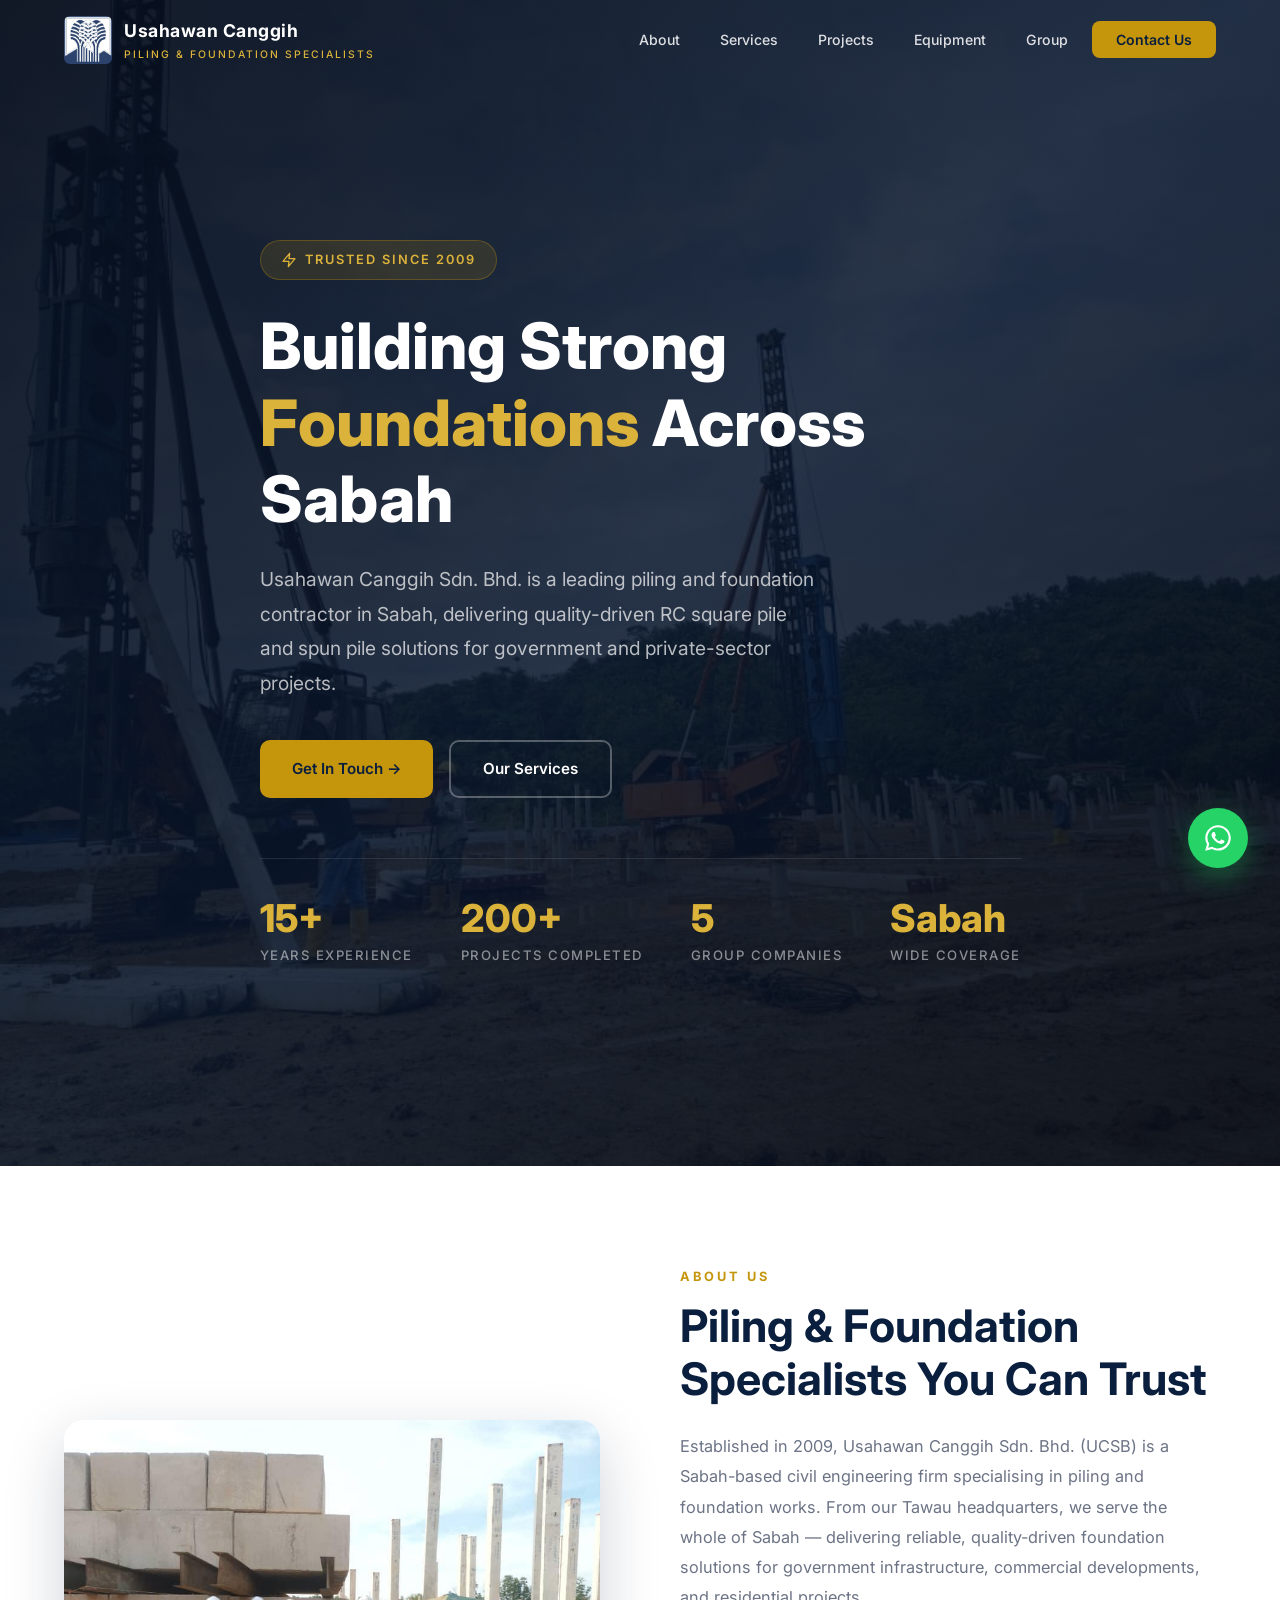
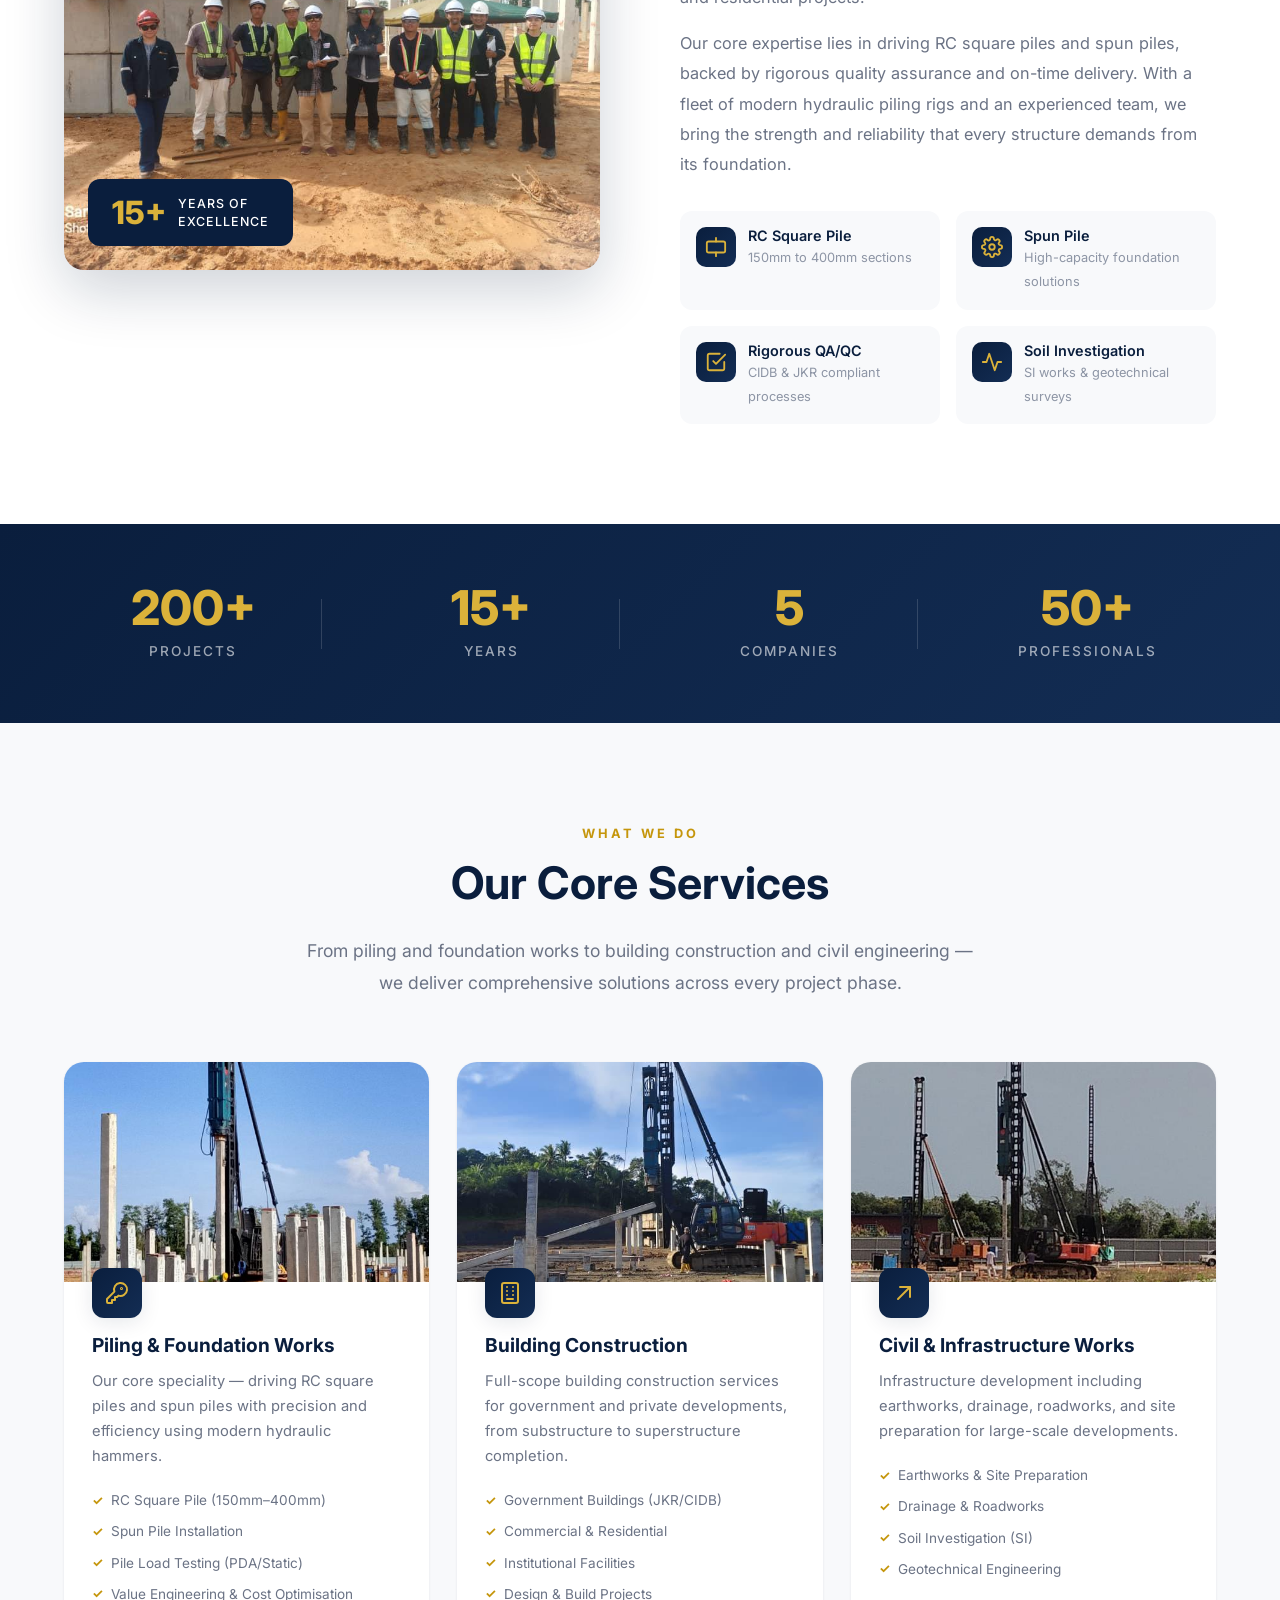
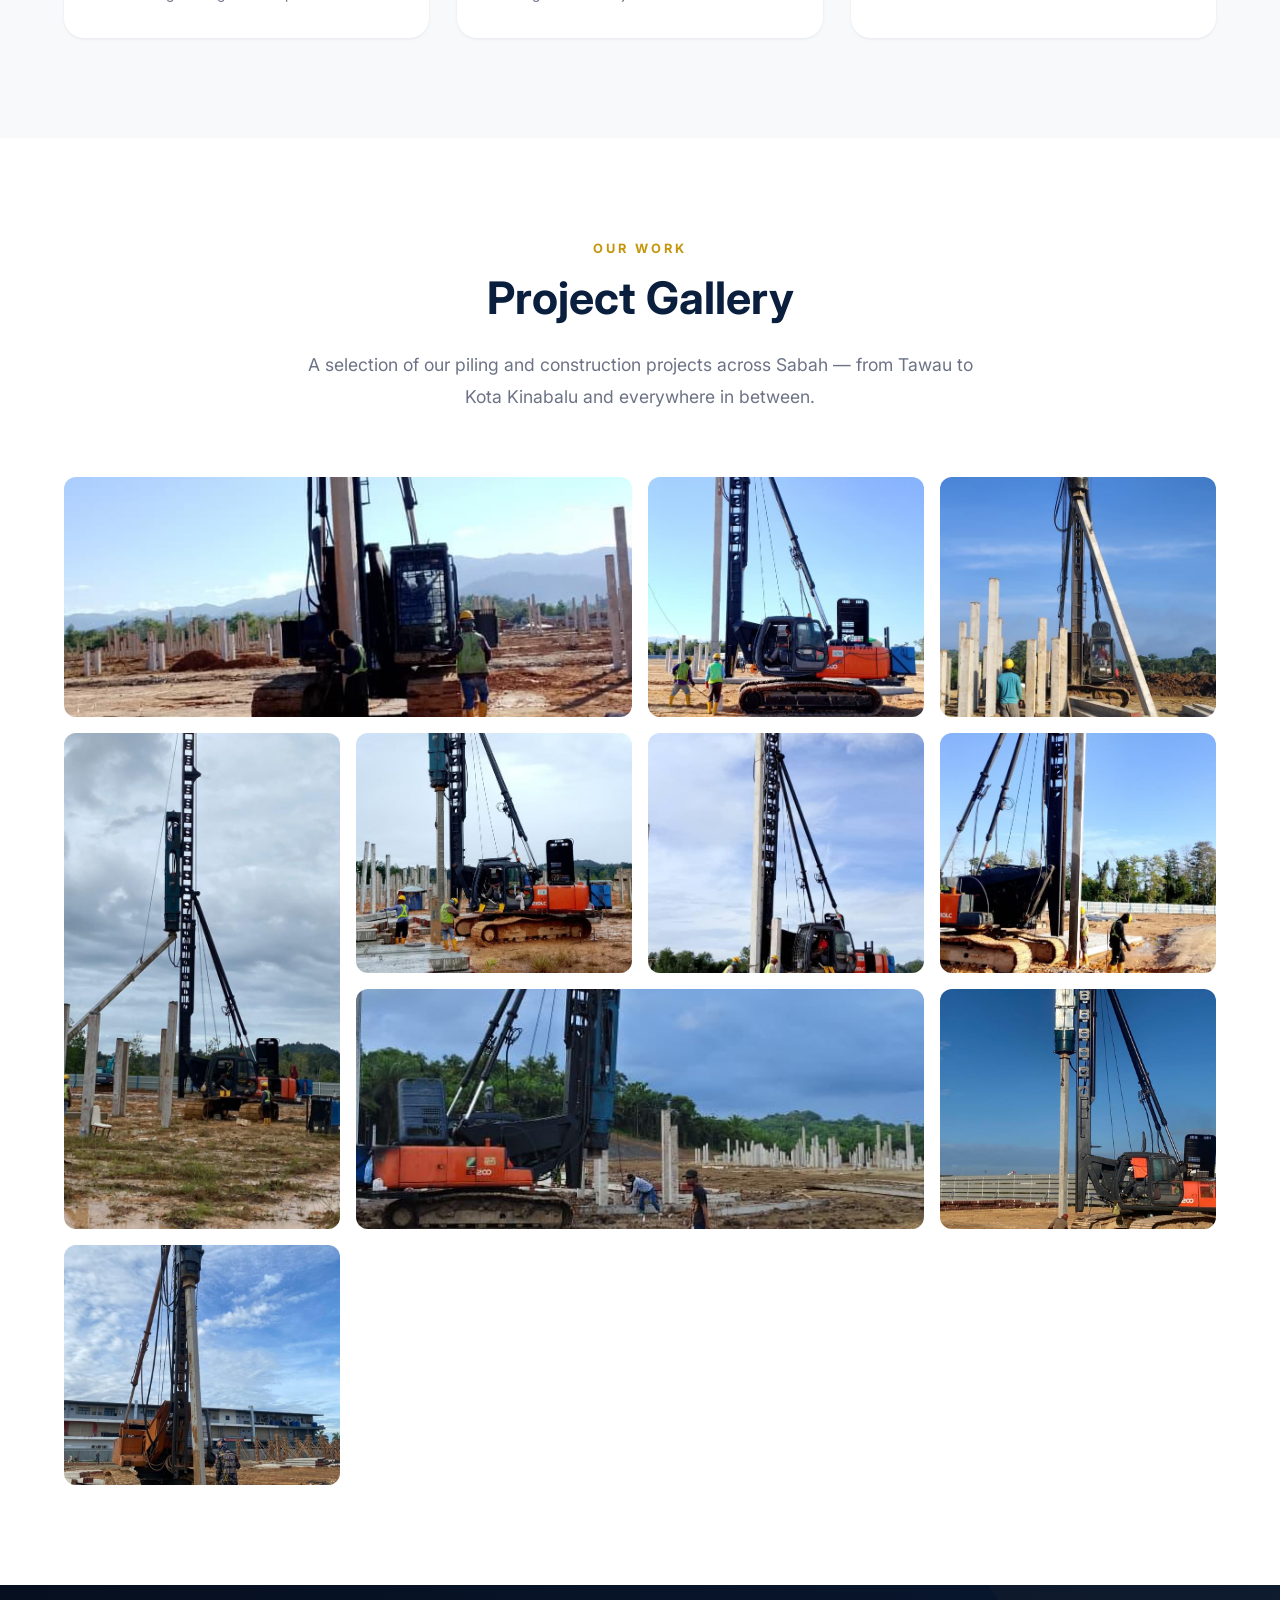
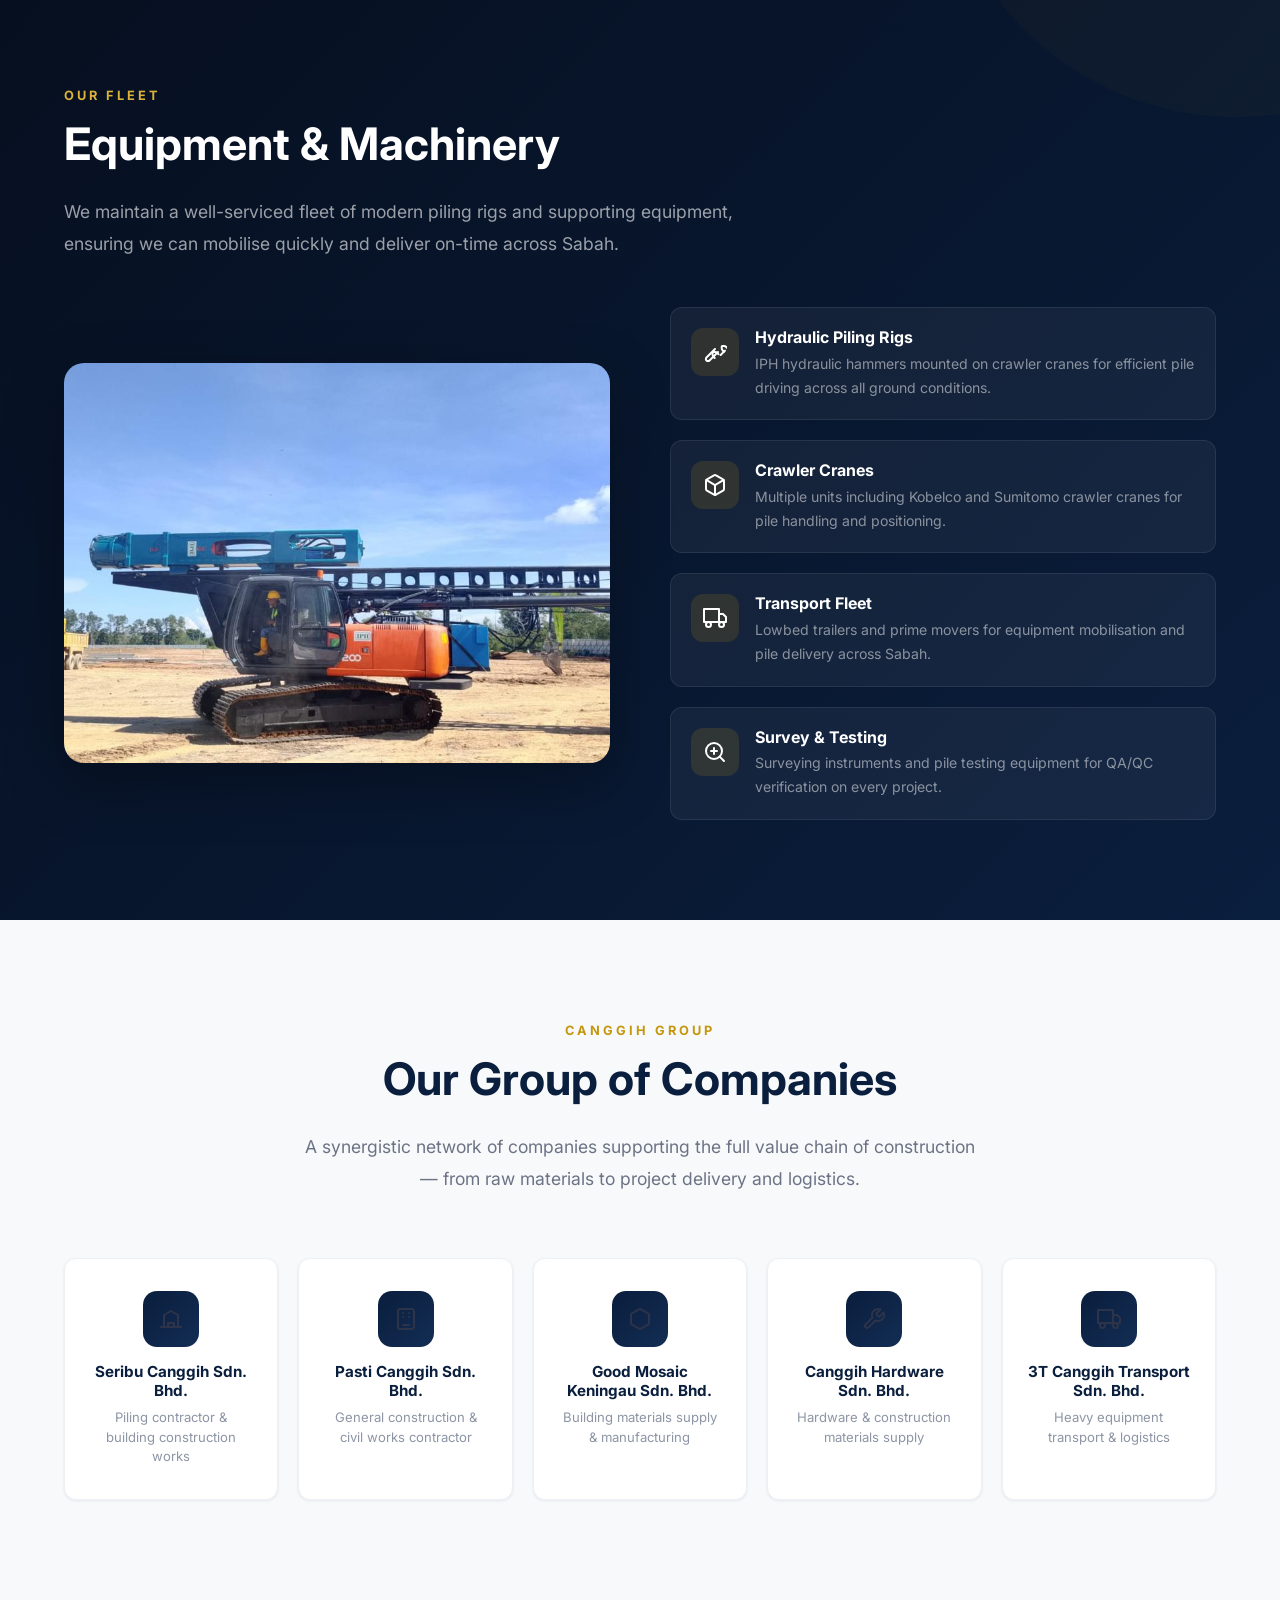
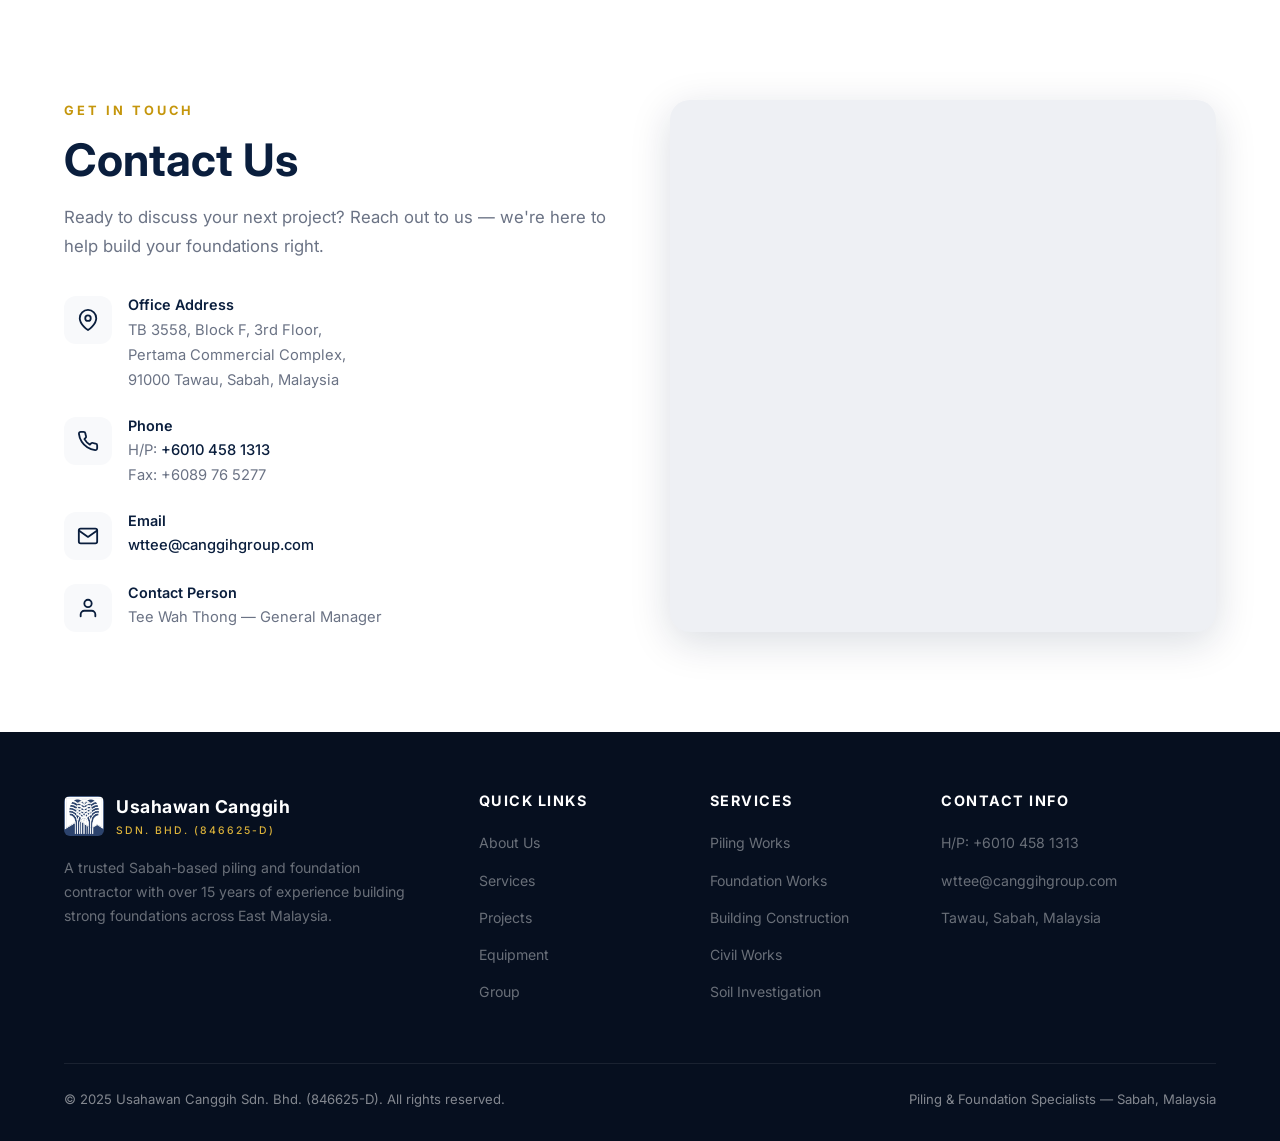
==== commit d122d0cd: "Add floating WhatsApp contact button" ====
--- a/index.html
+++ b/index.html
@@ -1032,11 +1032,40 @@
             .about-highlights { grid-template-columns: 1fr; }
         }
 
+        /* ── Floating action buttons ── */
+        .whatsapp-float {
+            position: fixed;
+            bottom: 32px;
+            right: 32px;
+            width: 60px;
+            height: 60px;
+            background: #25d366;
+            color: var(--white);
+            border-radius: 50%;
+            display: flex;
+            align-items: center;
+            justify-content: center;
+            box-shadow: 0 10px 28px rgba(37, 211, 102, 0.35);
+            z-index: 1001;
+            text-decoration: none;
+            transition: transform 0.25s ease, box-shadow 0.25s ease, background 0.25s ease;
+        }
+        .whatsapp-float:hover {
+            transform: translateY(-3px) scale(1.04);
+            box-shadow: 0 14px 36px rgba(37, 211, 102, 0.45);
+            background: #1ebe5d;
+        }
+        .whatsapp-float svg {
+            width: 32px;
+            height: 32px;
+            fill: currentColor;
+        }
+
         /* ── Back to top ── */
         .back-to-top {
             position: fixed;
-            bottom: 32px;
-            right: 32px;
+            bottom: 104px;
+            right: 38px;
             width: 48px;
             height: 48px;
             background: var(--navy);
@@ -1052,7 +1081,7 @@
             opacity: 0;
             transform: translateY(20px);
             transition: all 0.3s ease;
-            z-index: 100;
+            z-index: 1000;
         }
         .back-to-top.visible {
             opacity: 1;
@@ -1061,6 +1090,19 @@
         .back-to-top:hover {
             background: var(--gold);
             color: var(--navy);
+        }
+
+        @media (max-width: 480px) {
+            .whatsapp-float {
+                width: 56px;
+                height: 56px;
+                bottom: 20px;
+                right: 20px;
+            }
+            .back-to-top {
+                bottom: 88px;
+                right: 24px;
+            }
         }
     </style>
 </head>
@@ -1525,6 +1567,18 @@
         <img id="lightboxImg" src="" alt="">
     </div>
 
+    <!-- ════════ FLOATING WHATSAPP CTA ════════ -->
+    <a
+        class="whatsapp-float"
+        href="https://wa.me/60104581313?text=Hello%2C%20I%20would%20like%20to%20enquire%20about%20piling%20and%20foundation%20works."
+        target="_blank"
+        rel="noopener noreferrer"
+        aria-label="Chat with Usahawan Canggih on WhatsApp"
+        title="WhatsApp Us"
+    >
+        <svg viewBox="0 0 32 32" aria-hidden="true"><path d="M16.03 3.2c-7.02 0-12.73 5.68-12.73 12.66 0 2.23.58 4.42 1.69 6.34L3.2 28.8l6.79-1.78a12.8 12.8 0 0 0 6.04 1.53h.01c7.02 0 12.73-5.68 12.73-12.67C28.77 8.88 23.06 3.2 16.03 3.2Zm0 23.22h-.01c-1.9 0-3.76-.51-5.39-1.48l-.39-.23-4.03 1.06 1.08-3.91-.25-.4a10.45 10.45 0 0 1-1.61-5.6c0-5.81 4.76-10.54 10.61-10.54 2.84 0 5.5 1.1 7.51 3.09a10.44 10.44 0 0 1 3.1 7.46c0 5.82-4.76 10.55-10.62 10.55Zm5.82-7.9c-.32-.16-1.89-.93-2.18-1.04-.29-.11-.5-.16-.72.16-.21.32-.82 1.04-1.01 1.25-.19.21-.37.24-.69.08-.32-.16-1.35-.49-2.57-1.58-.95-.84-1.59-1.88-1.78-2.2-.19-.32-.02-.49.14-.65.15-.15.32-.37.48-.56.16-.19.21-.32.32-.53.11-.21.05-.4-.03-.56-.08-.16-.72-1.72-.98-2.36-.26-.62-.52-.53-.72-.54l-.61-.01c-.21 0-.56.08-.85.4-.29.32-1.11 1.08-1.11 2.63 0 1.55 1.14 3.05 1.3 3.26.16.21 2.24 3.4 5.43 4.77.76.33 1.35.52 1.81.67.76.24 1.45.21 2 .13.61-.09 1.89-.77 2.15-1.51.27-.75.27-1.39.19-1.52-.08-.13-.29-.21-.61-.37Z"/></svg>
+    </a>
+
     <!-- ════════ BACK TO TOP ════════ -->
     <button class="back-to-top" id="backToTop" onclick="window.scrollTo({top:0,behavior:'smooth'})">↑</button>
 
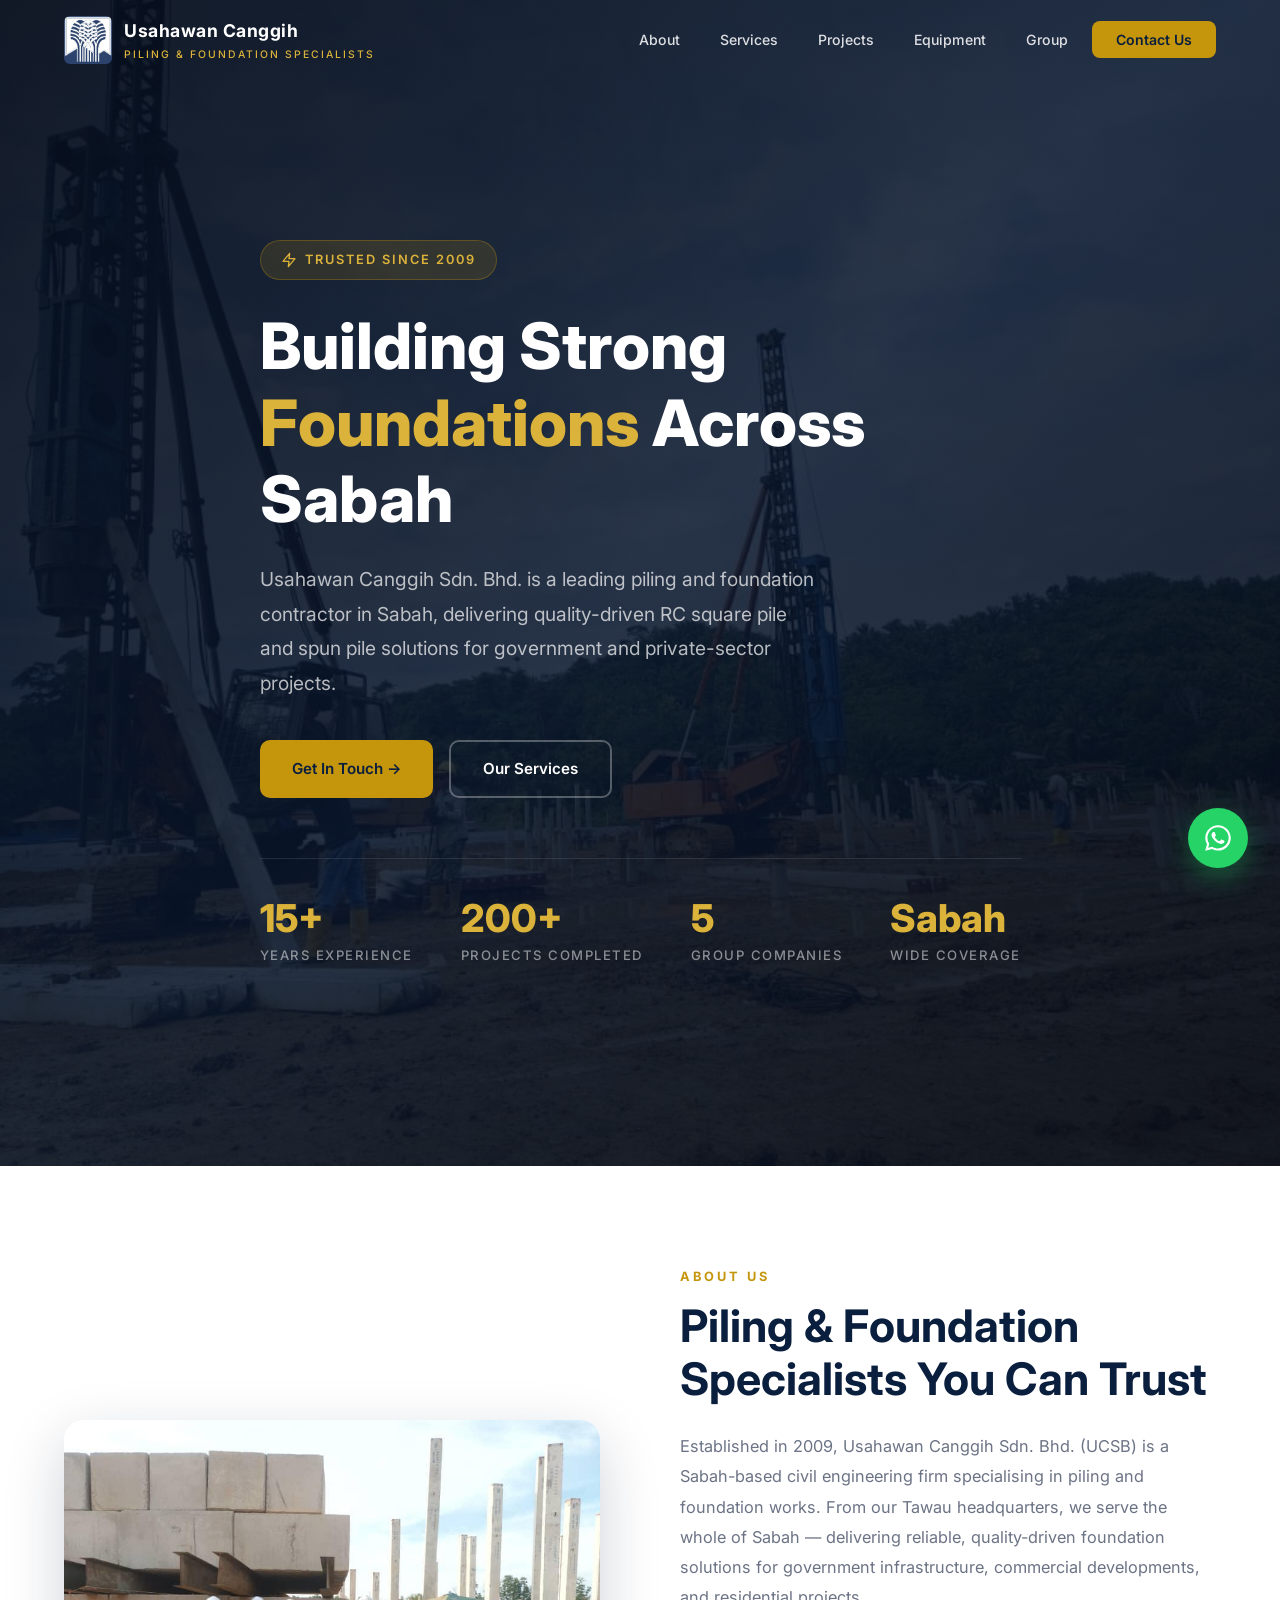
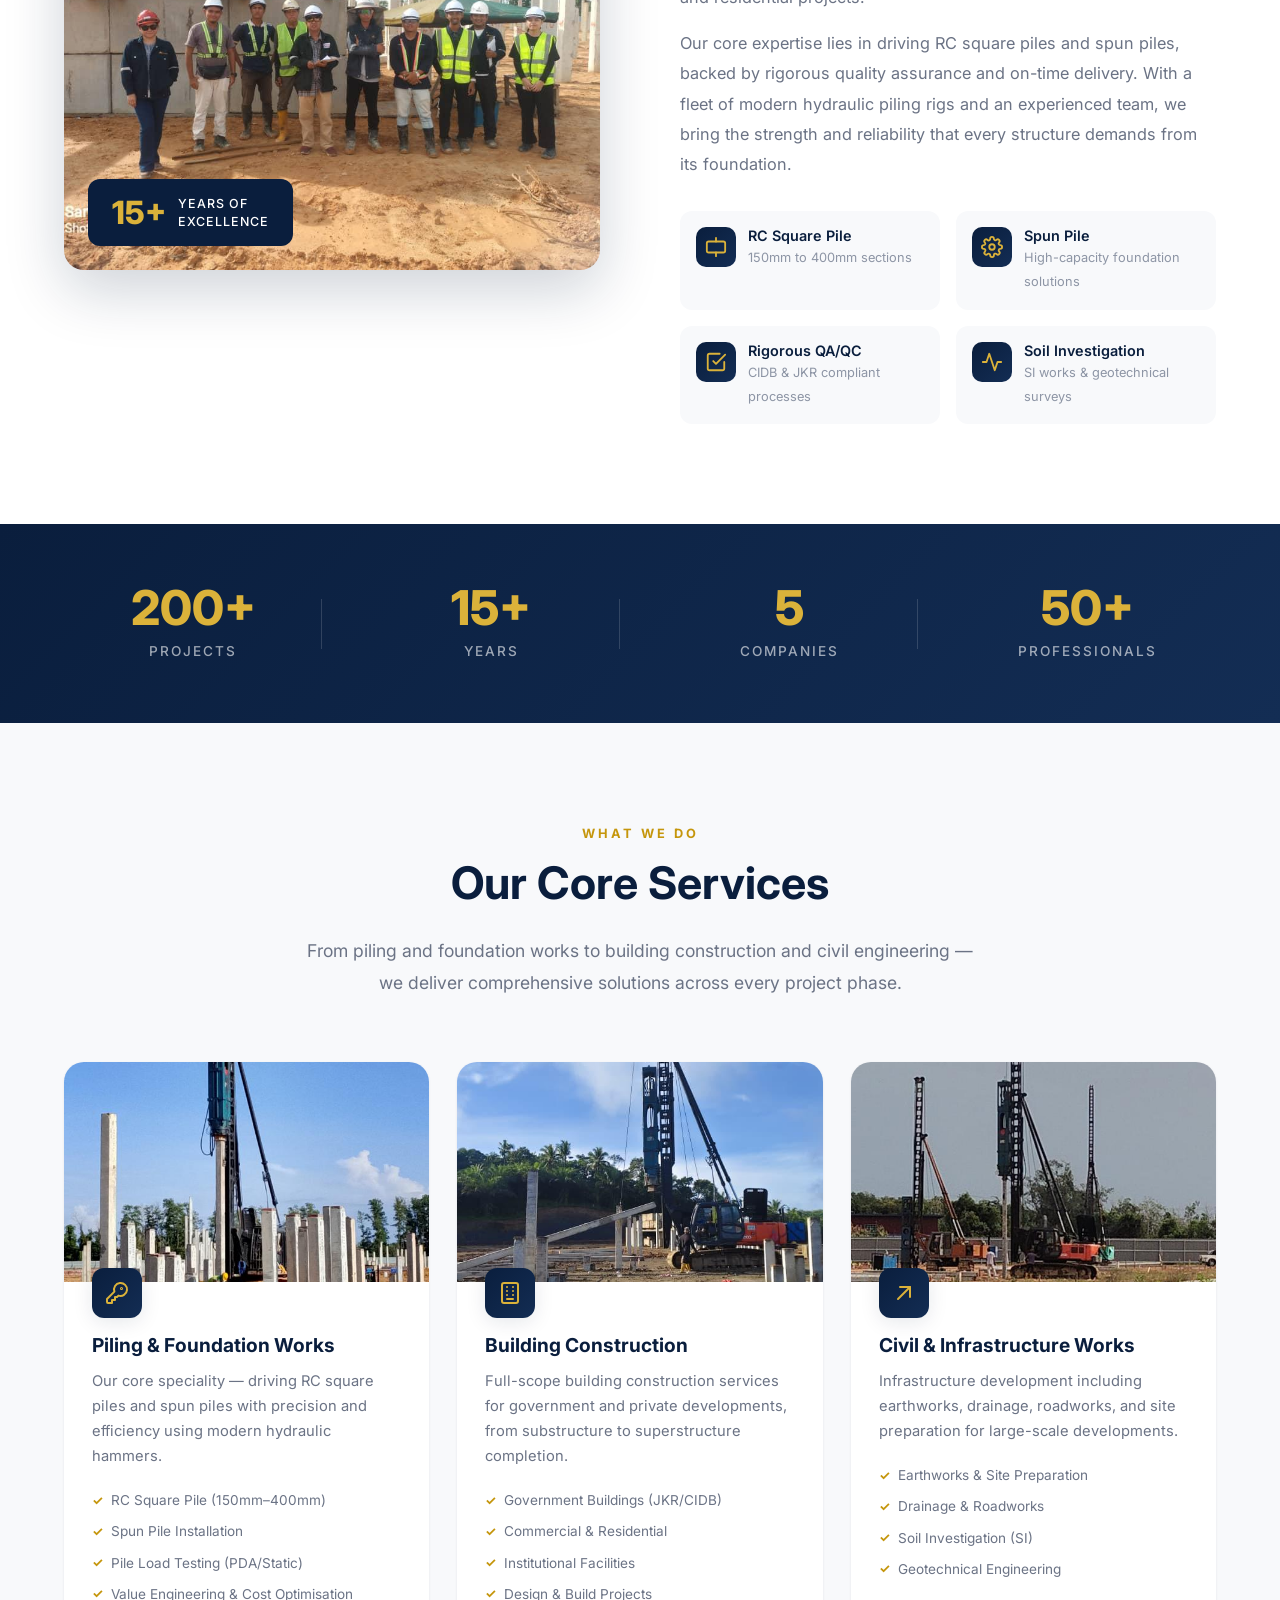
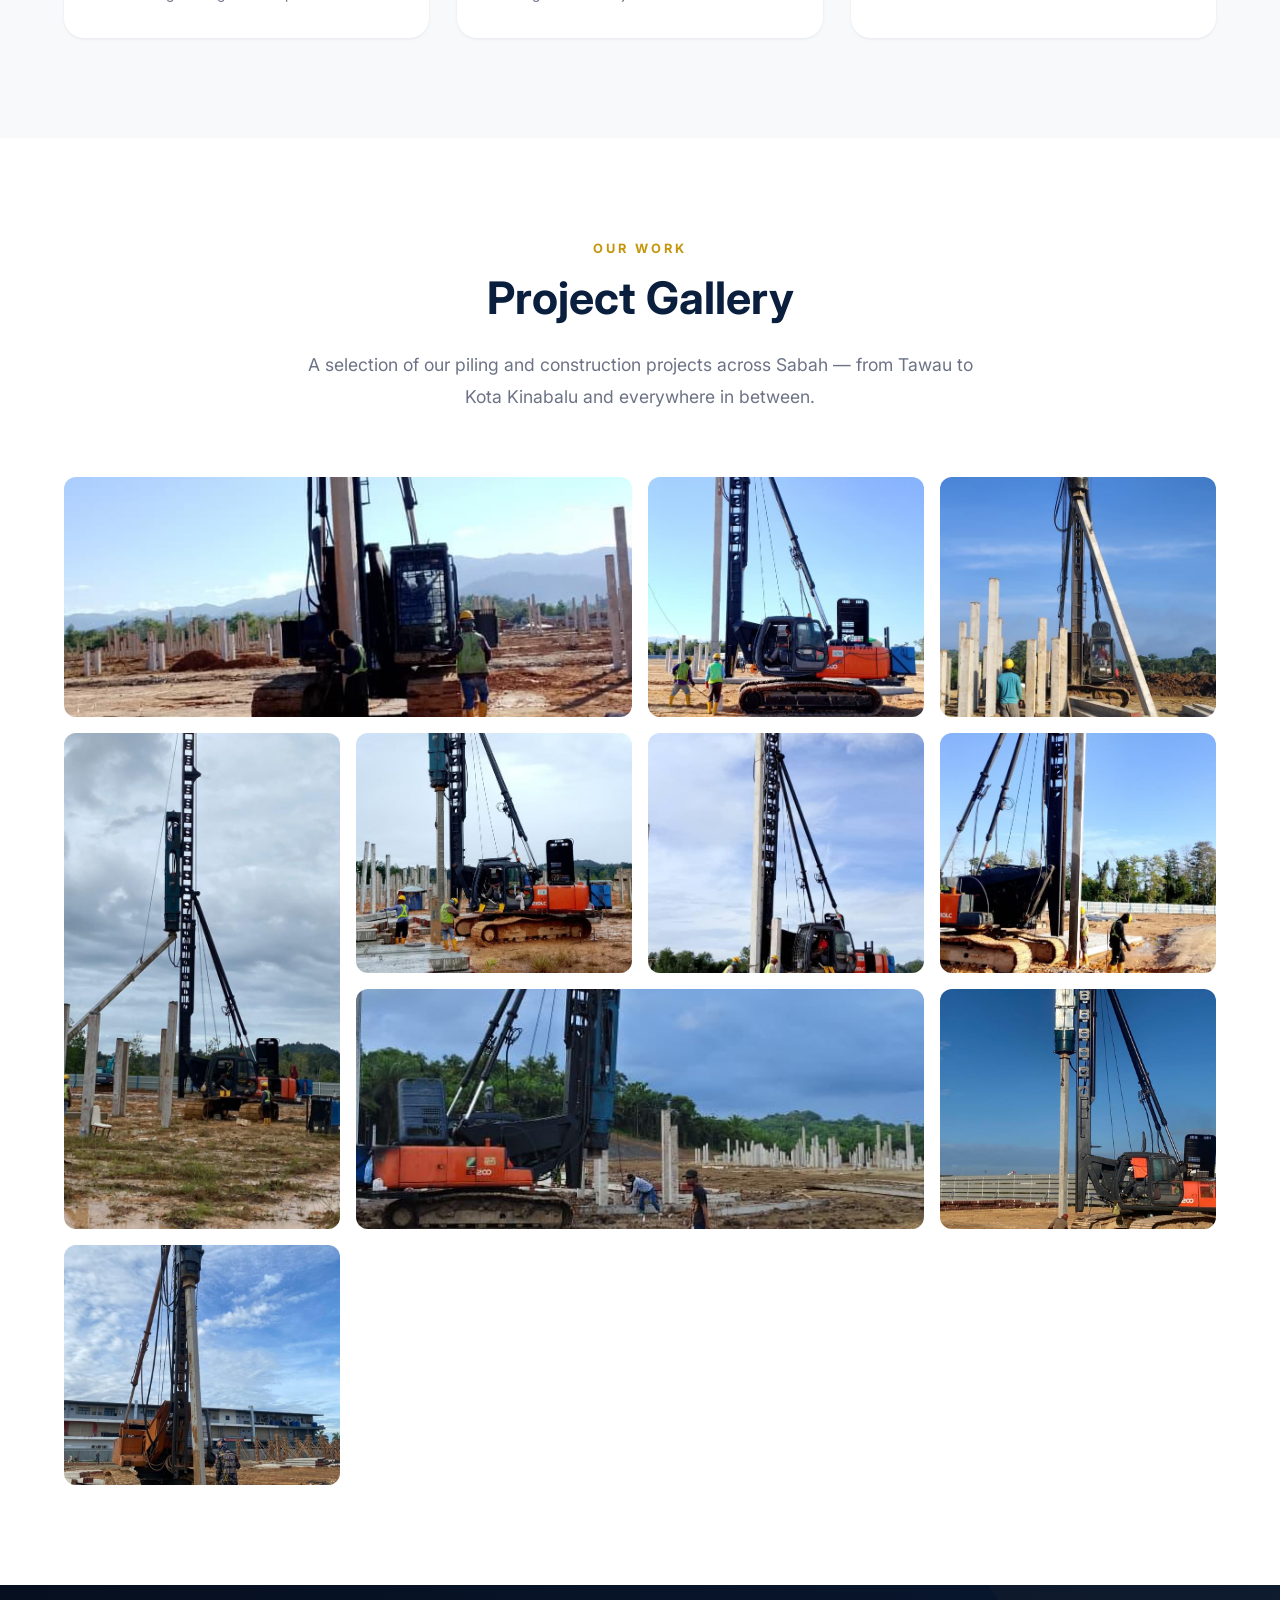
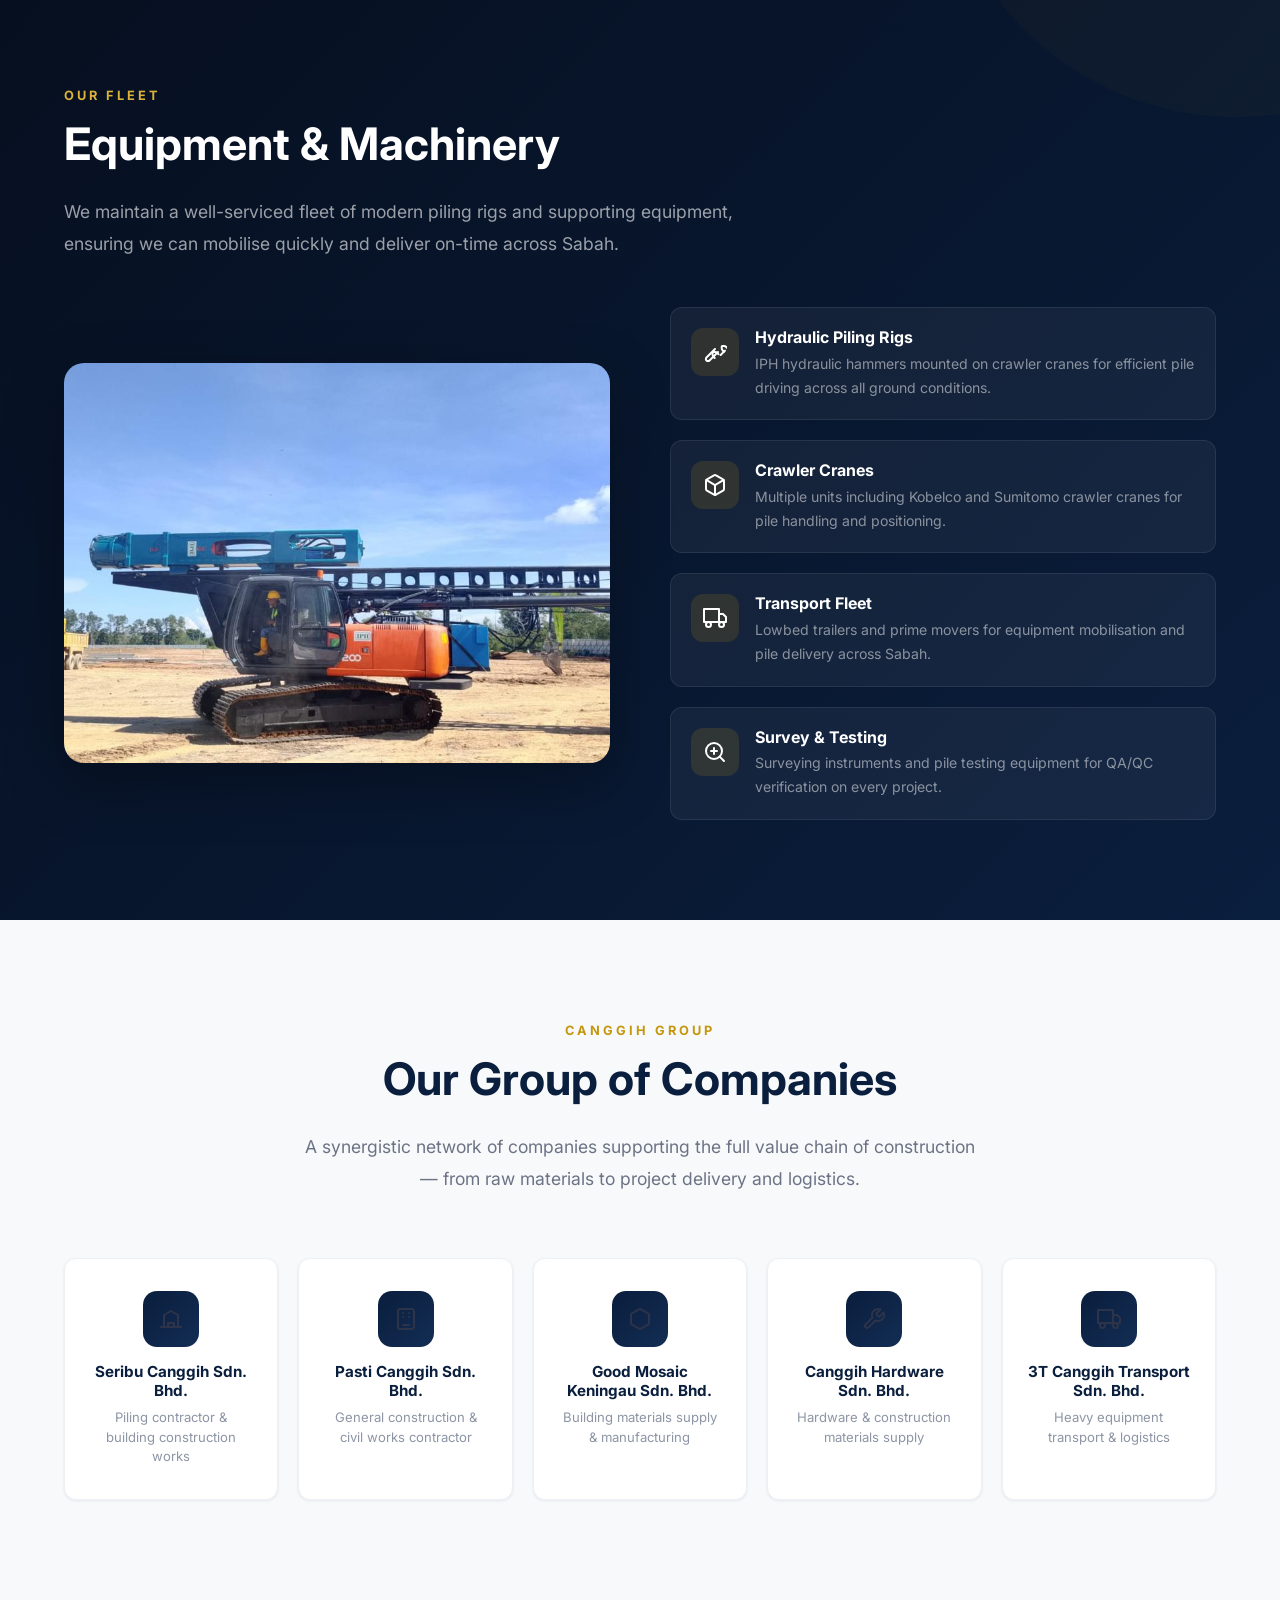
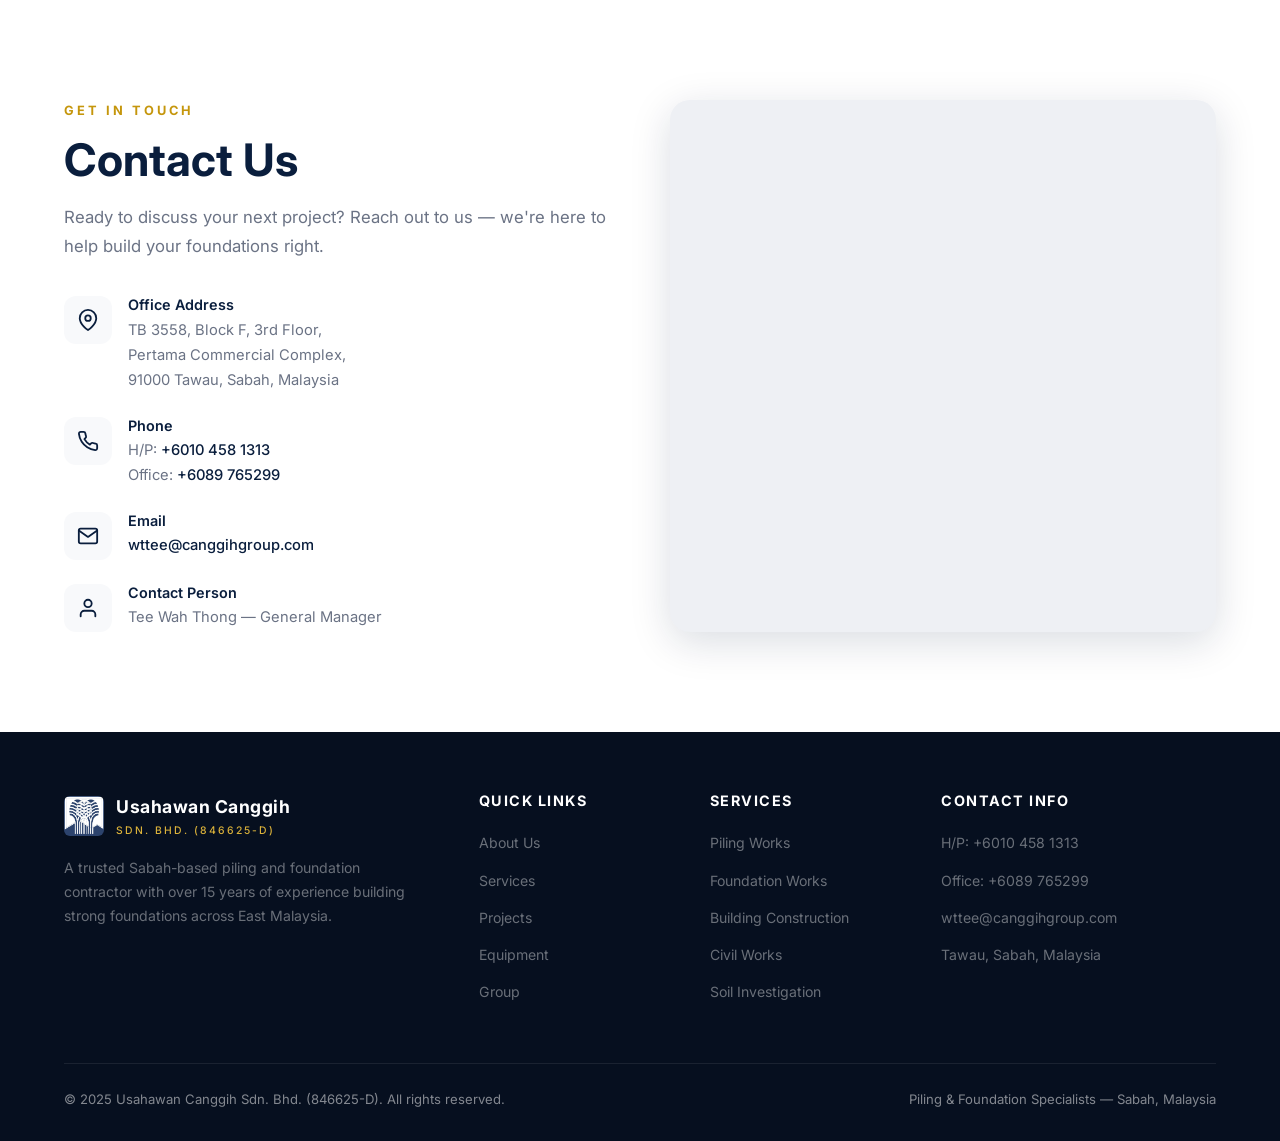
==== commit 49f498e8: "Update office contact number" ====
--- a/index.html
+++ b/index.html
@@ -1477,7 +1477,7 @@
                                 <h4>Phone</h4>
                                 <p>
                                     H/P: <a href="tel:+60104581313">+6010 458 1313</a><br>
-                                    Fax: +6089 76 5277
+                                    Office: <a href="tel:+6089765299">+6089 765299</a>
                                 </p>
                             </div>
                         </div>
@@ -1549,6 +1549,7 @@
                     <h5>Contact Info</h5>
                     <ul class="footer-links">
                         <li><a href="tel:+60104581313">H/P: +6010 458 1313</a></li>
+                        <li><a href="tel:+6089765299">Office: +6089 765299</a></li>
                         <li><a href="mailto:wttee@canggihgroup.com">wttee@canggihgroup.com</a></li>
                         <li><a href="#contact">Tawau, Sabah, Malaysia</a></li>
                     </ul>
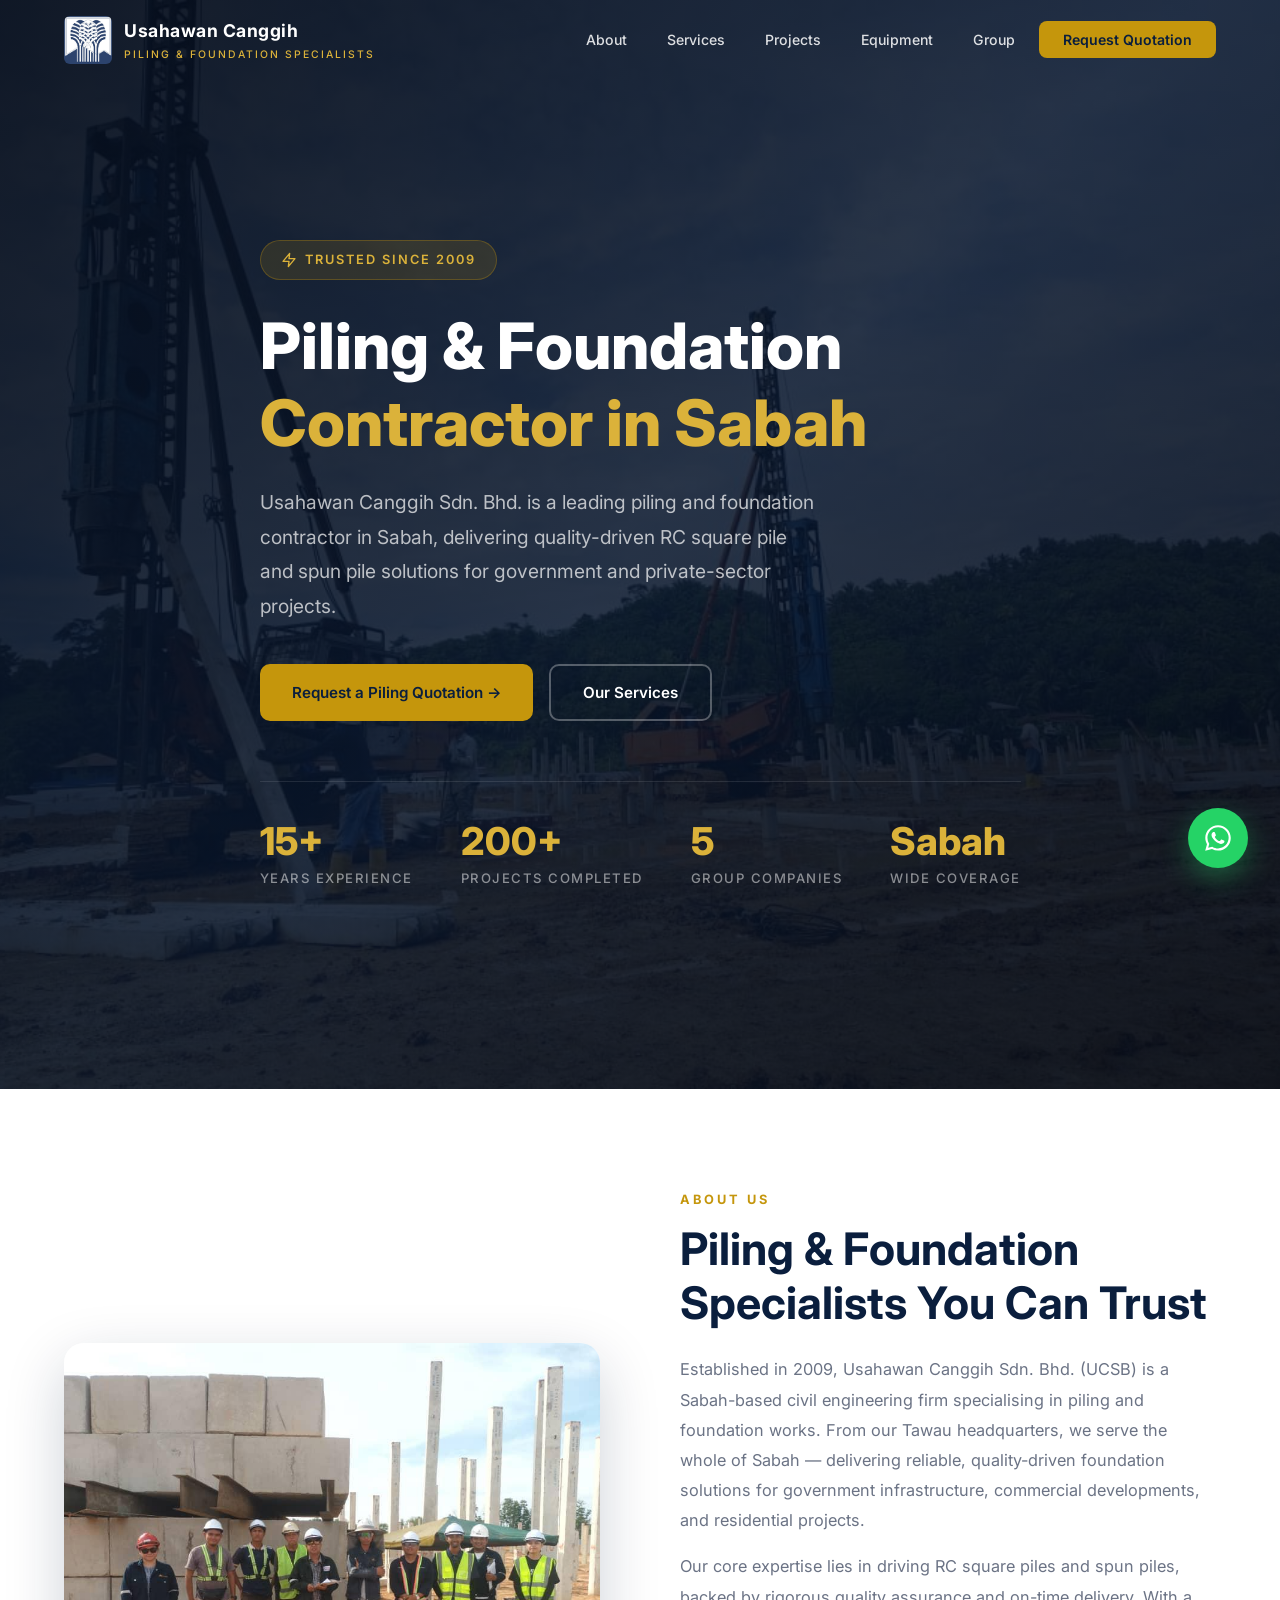
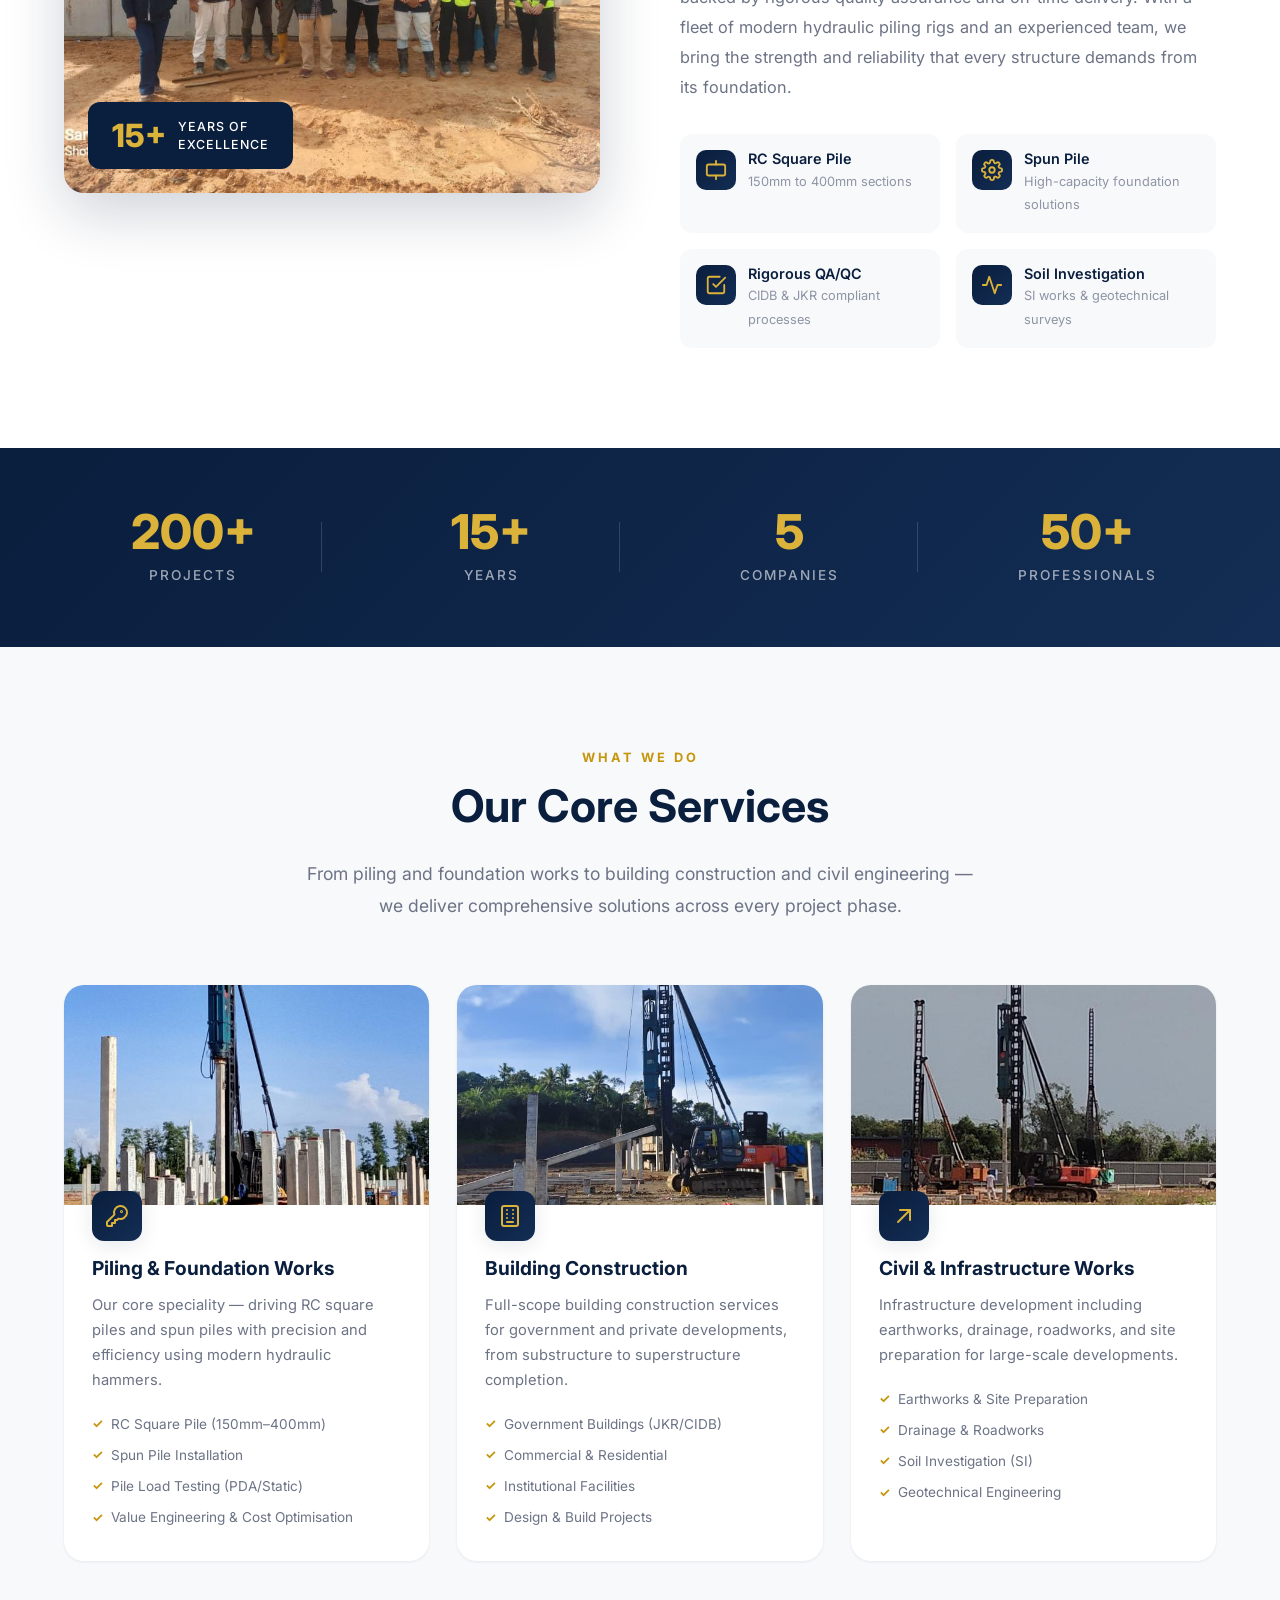
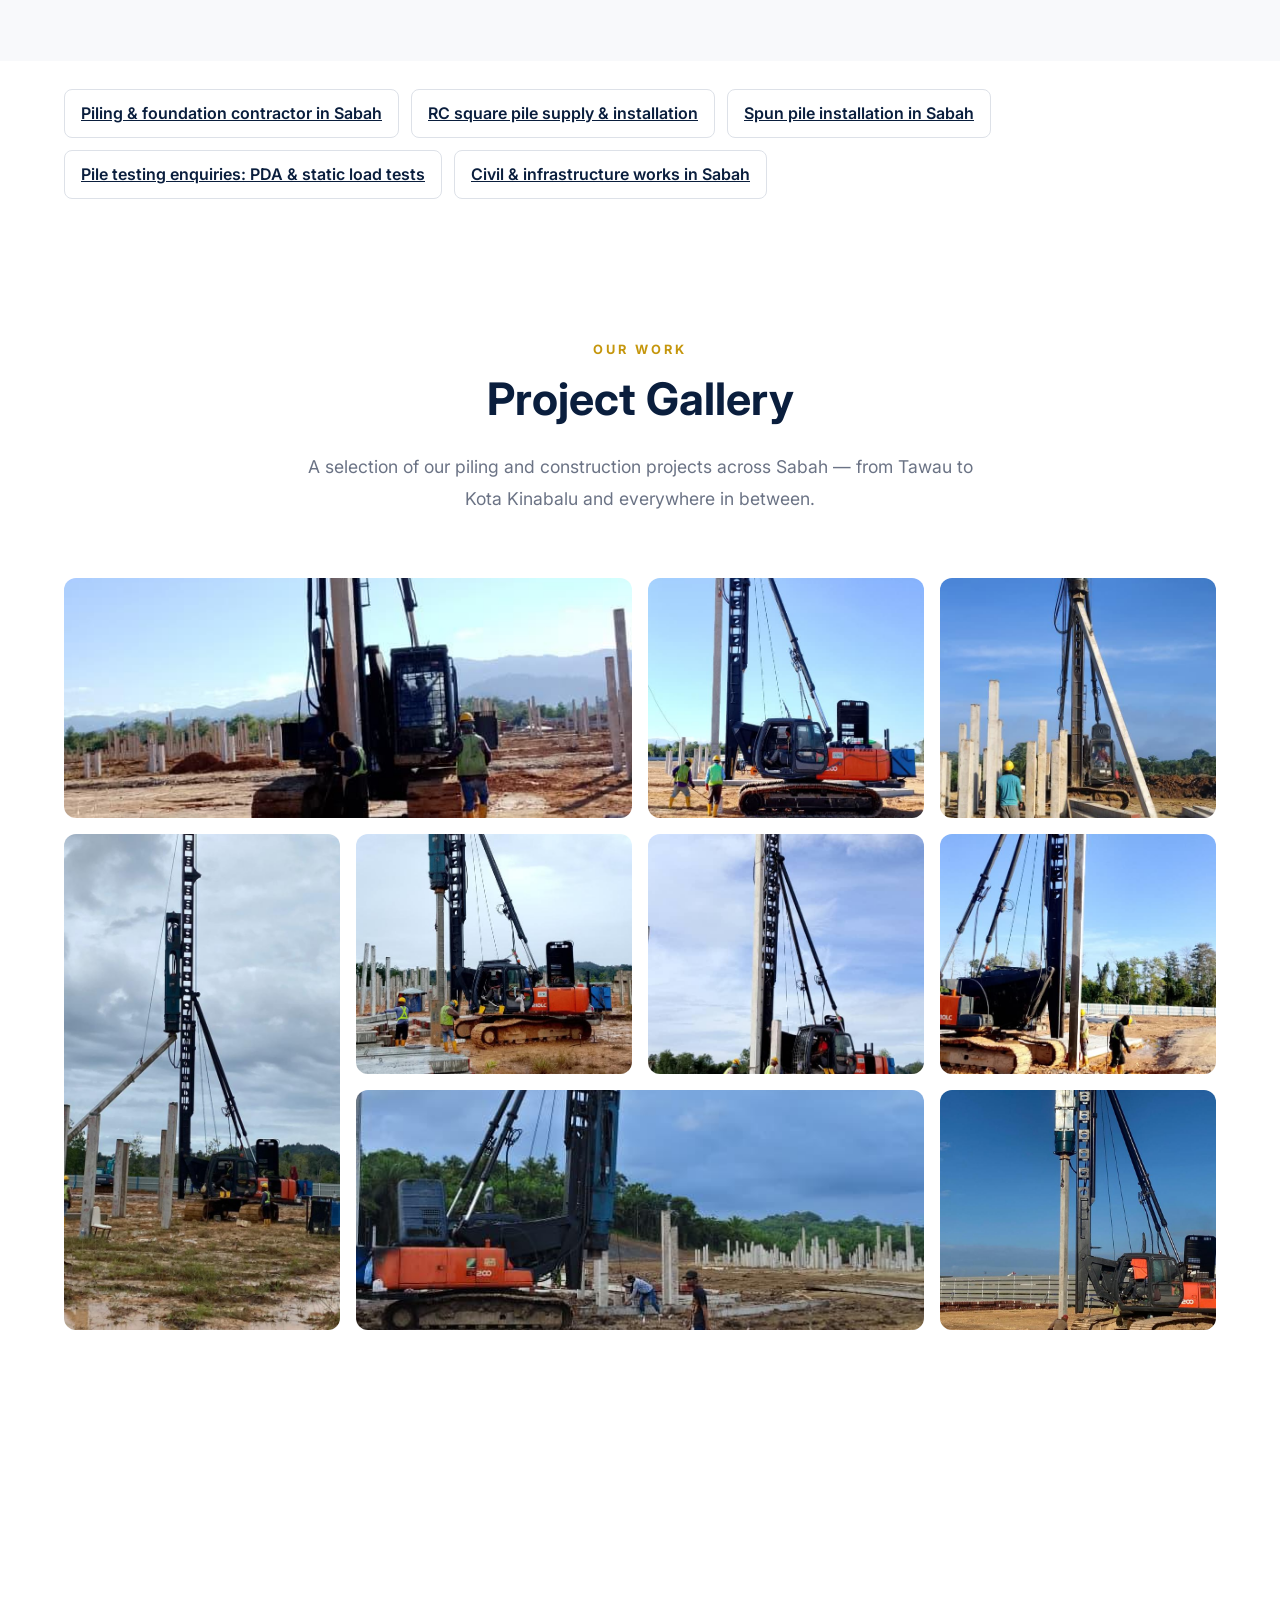
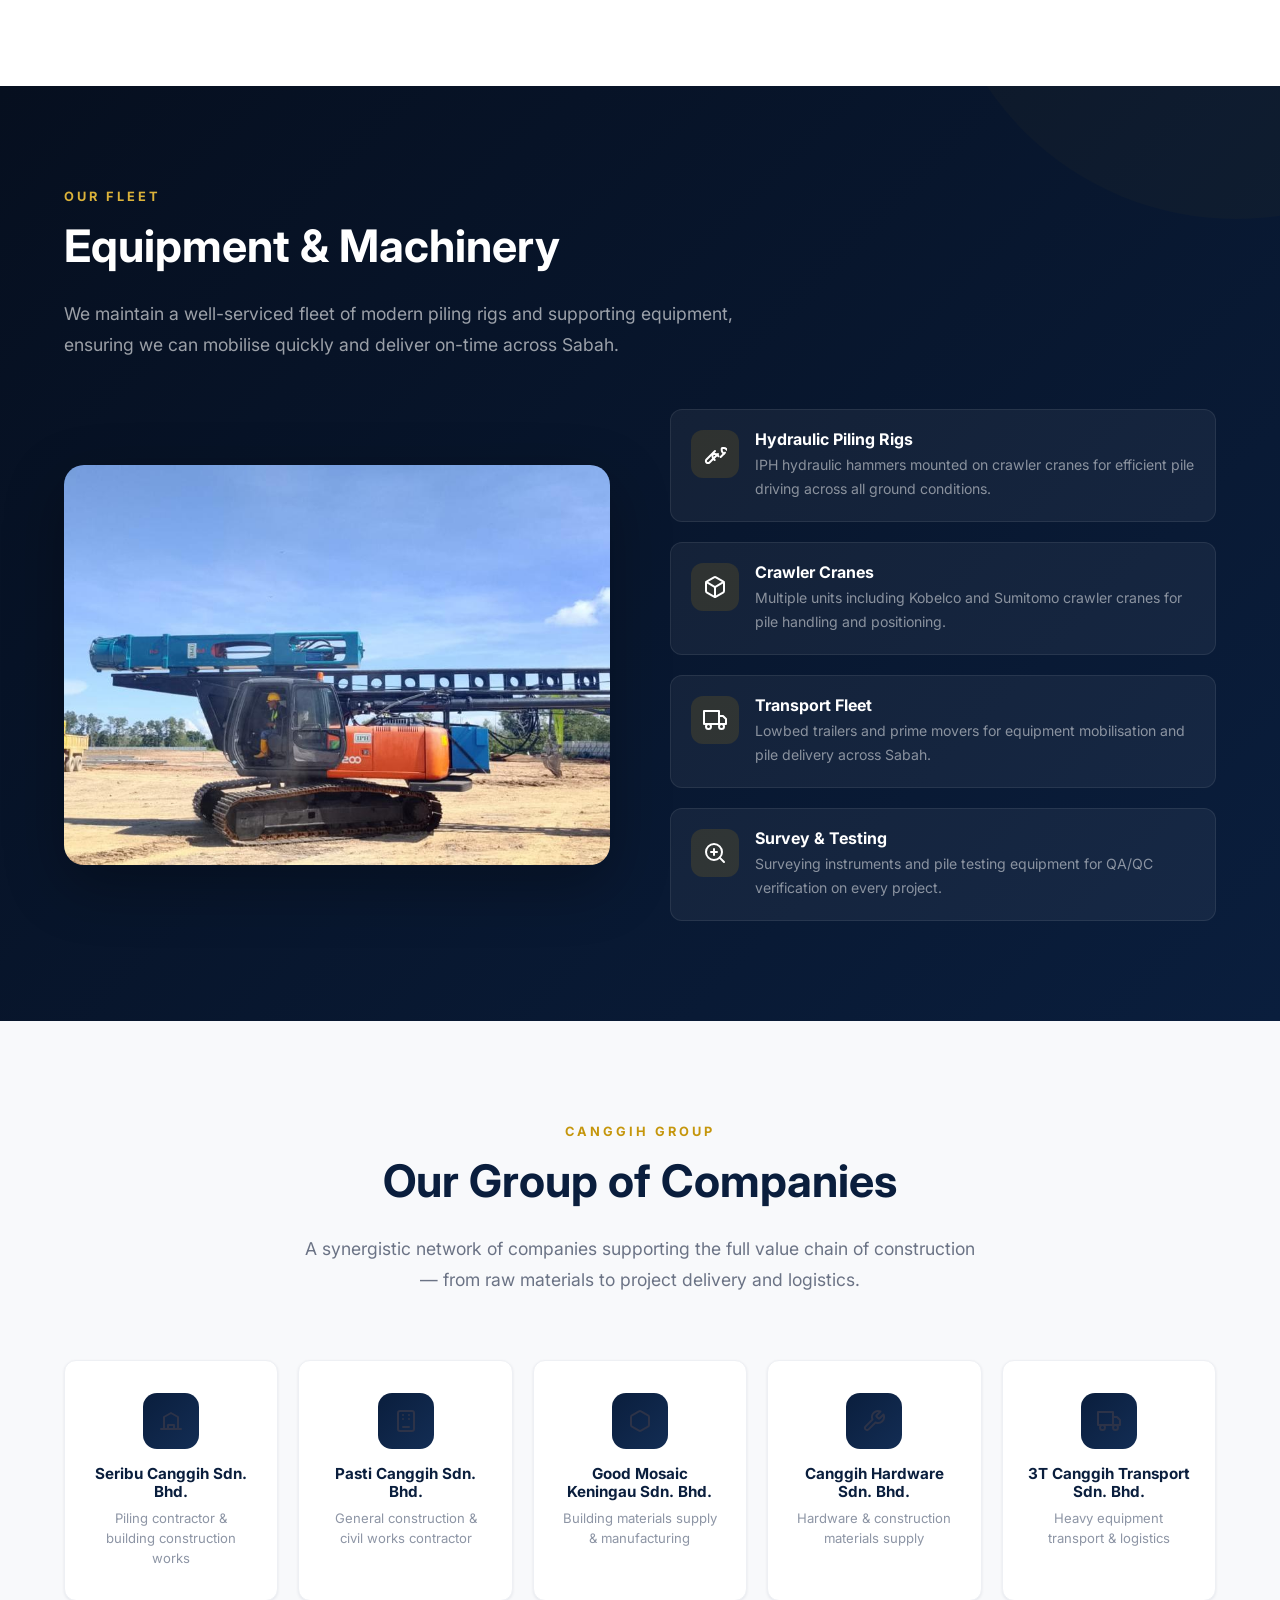
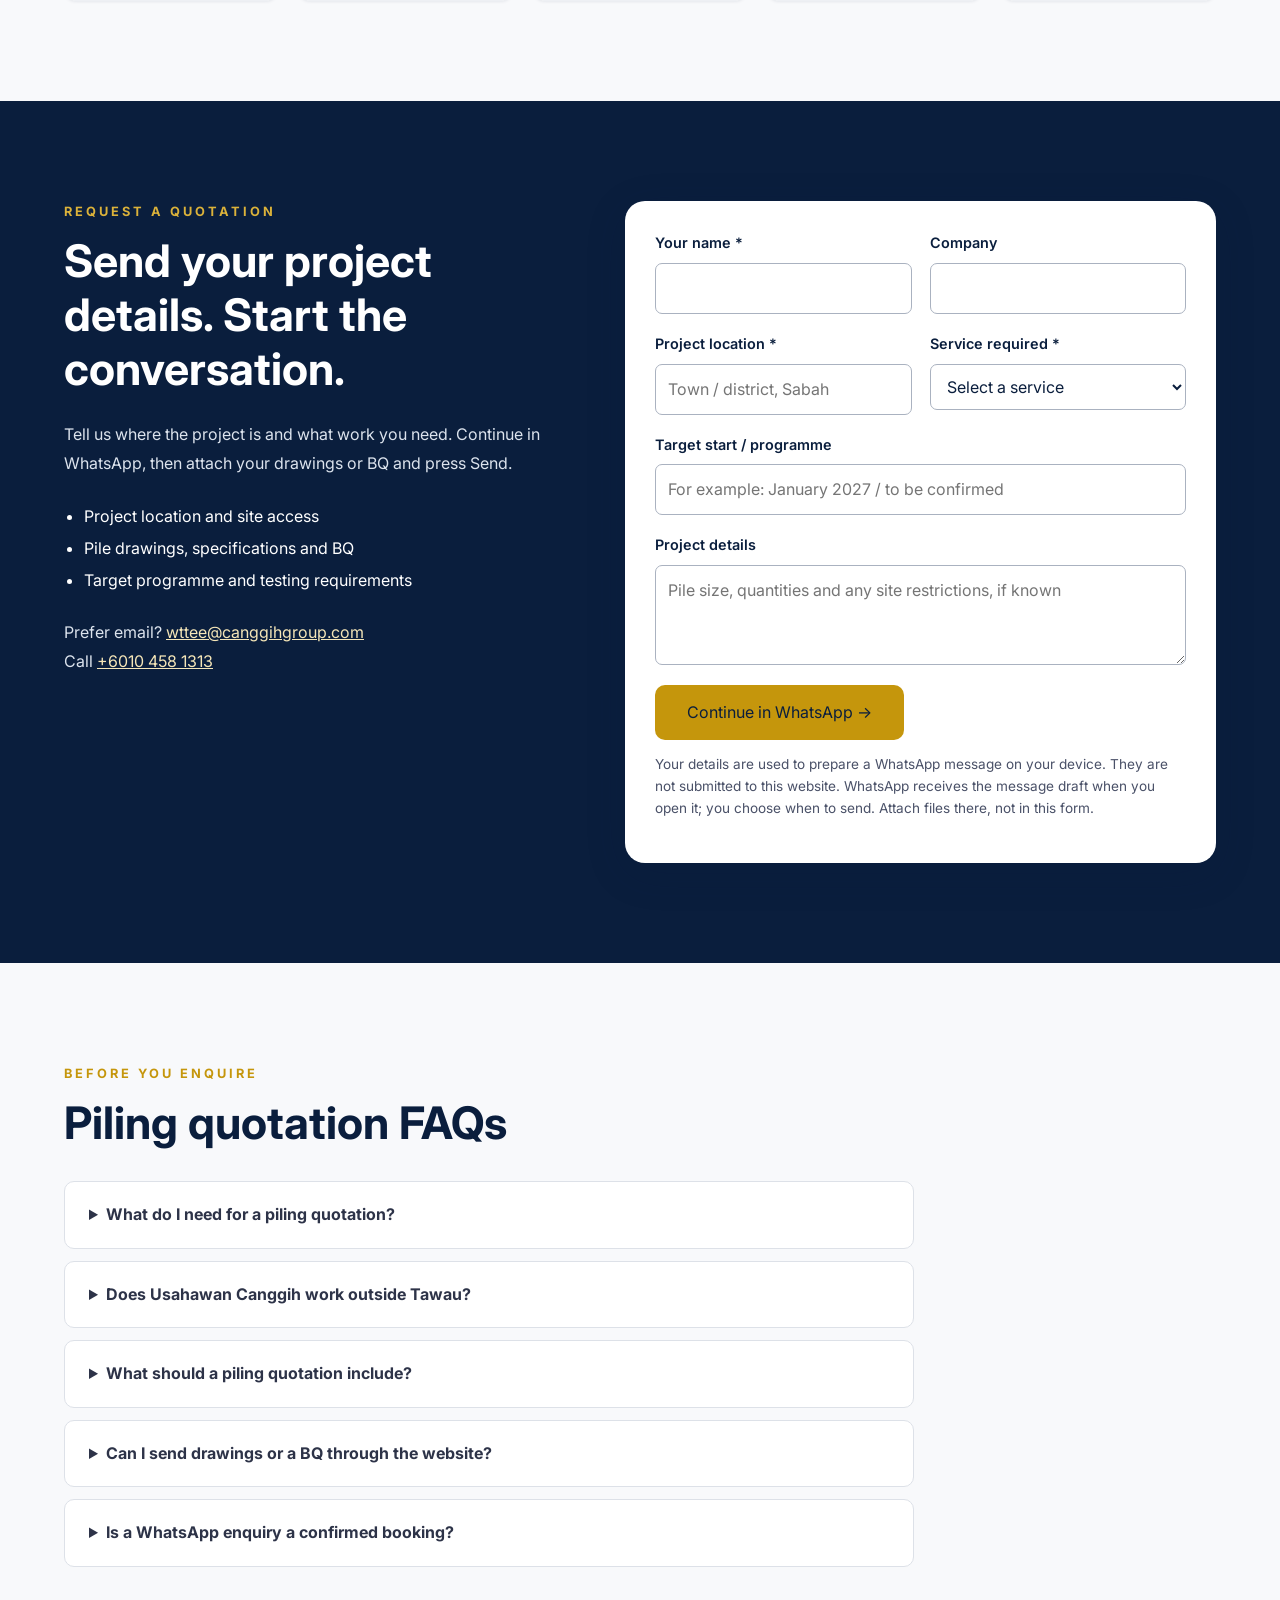
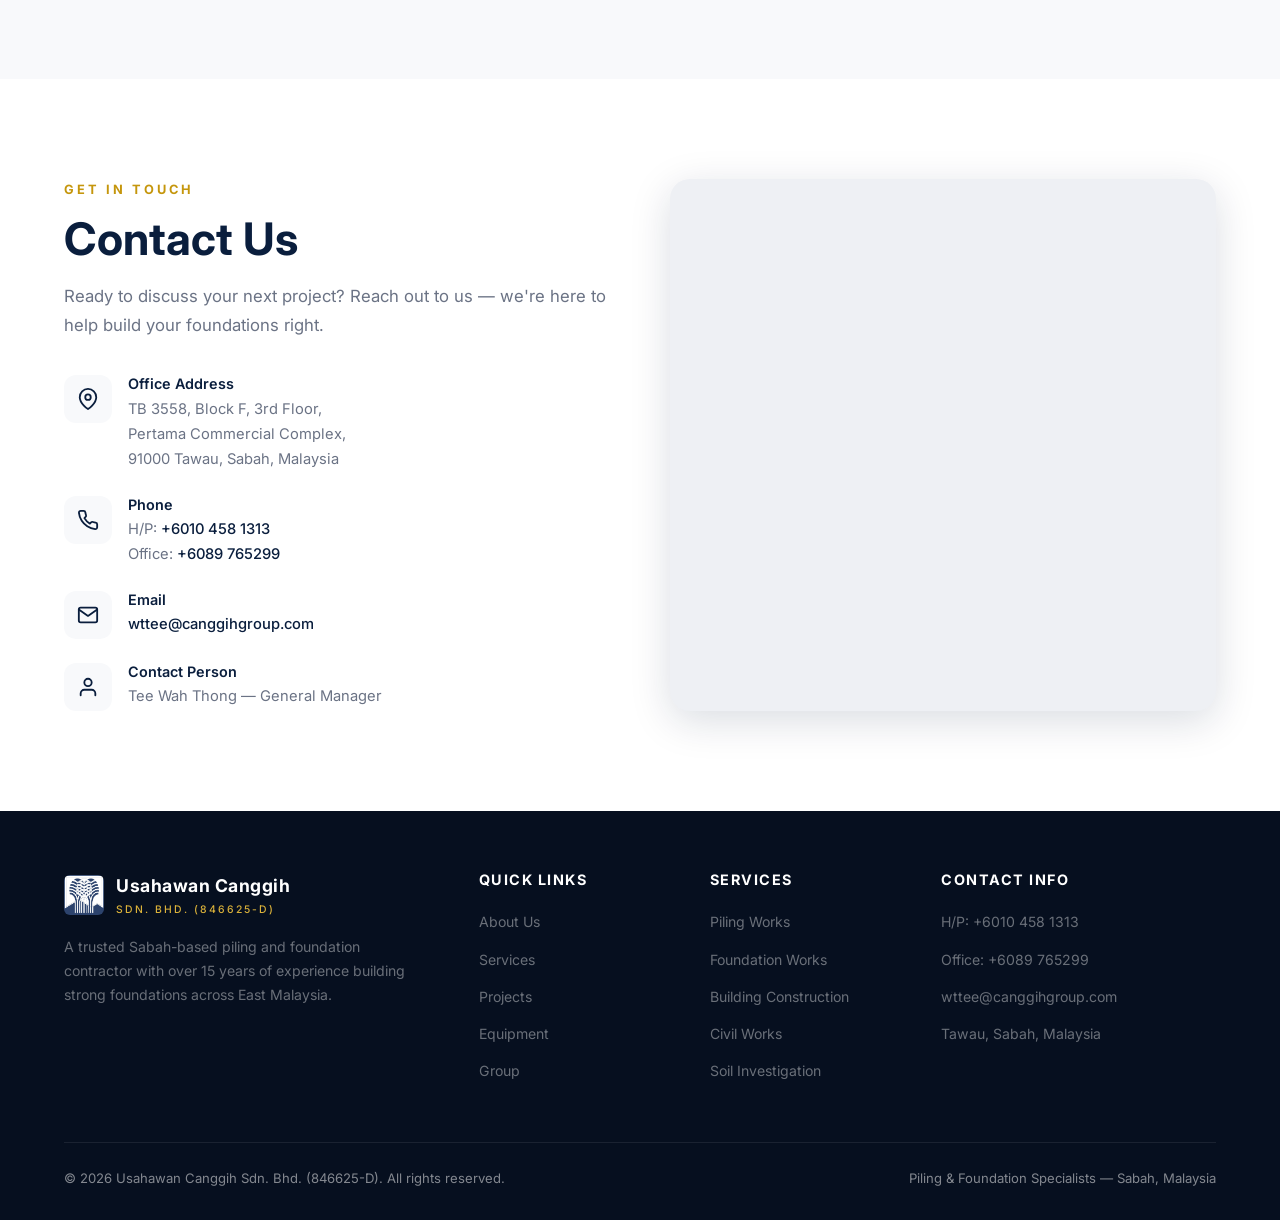
==== commit 02586c35: "Add service SEO pages and WhatsApp quotation flow" ====
--- a/index.html
+++ b/index.html
@@ -3,8 +3,7 @@
 <head>
     <meta charset="UTF-8">
     <meta name="viewport" content="width=device-width, initial-scale=1.0">
-    <title>Usahawan Canggih Sdn Bhd — Piling & Foundation Specialists in Sabah</title>
-    <meta name="description" content="Usahawan Canggih Sdn Bhd — Trusted piling and foundation contractor in Sabah since 2009. RC square pile, spun pile, soil investigation.">
+    <title>Piling Contractor in Sabah | Usahawan Canggih Sdn. Bhd.</title><meta name="description" content="Tawau-based piling and foundation contractor serving Sabah. RC square piles, spun piles and civil works. Send your drawings or BQ for a quotation."><link rel="canonical" href="https://canggihgroup.com.my/"><meta property="og:type" content="website"><meta property="og:locale" content="en_MY"><meta property="og:site_name" content="Usahawan Canggih"><meta property="og:title" content="Piling Contractor in Sabah | Usahawan Canggih Sdn. Bhd."><meta property="og:description" content="Tawau-based piling and foundation contractor serving Sabah. RC square piles, spun piles and civil works. Send your drawings or BQ for a quotation."><meta property="og:url" content="https://canggihgroup.com.my/"><meta property="og:image" content="https://canggihgroup.com.my/hero-piling.jpg"><meta name="twitter:card" content="summary_large_image"><script type="application/ld+json">{"@context": "https://schema.org", "@graph": [{"@type": "GeneralContractor", "@id": "https://canggihgroup.com.my/#business", "name": "Usahawan Canggih Sdn. Bhd.", "url": "https://canggihgroup.com.my/", "image": "https://canggihgroup.com.my/hero-piling.jpg", "logo": "https://canggihgroup.com.my/logo.jpg", "telephone": "+60104581313", "email": "wttee@canggihgroup.com", "address": {"@type": "PostalAddress", "streetAddress": "TB 3558, Block F, 3rd Floor, Pertama Commercial Complex", "addressLocality": "Tawau", "addressRegion": "Sabah", "postalCode": "91000", "addressCountry": "MY"}, "areaServed": {"@type": "State", "name": "Sabah"}, "identifier": "846625-D"}, {"@type": "WebSite", "@id": "https://canggihgroup.com.my/#website", "url": "https://canggihgroup.com.my/", "name": "Usahawan Canggih", "publisher": {"@id": "https://canggihgroup.com.my/#business"}}]}</script>
     <link rel="icon" type="image/x-icon" href="favicon.ico">
     <link rel="icon" type="image/png" sizes="32x32" href="favicon-32.png">
     <link rel="icon" type="image/png" sizes="16x16" href="favicon-16.png">
@@ -12,1101 +11,10 @@
     <link rel="preconnect" href="https://fonts.googleapis.com">
     <link href="https://fonts.googleapis.com/css2?family=Inter:wght@300;400;500;600;700;800;900&display=swap" rel="stylesheet">
     <link rel="stylesheet" href="https://cdn.jsdelivr.net/npm/lucide-static@0.344.0/font/lucide.min.css">
-    <style>
-        :root {
-            --navy: #0a1e3d;
-            --navy-light: #132d54;
-            --navy-dark: #060f1f;
-            --gold: #c5960c;
-            --gold-light: #dbb23a;
-            --gold-pale: #f5e6b8;
-            --white: #ffffff;
-            --gray-50: #f8f9fb;
-            --gray-100: #eef0f4;
-            --gray-200: #dde1e8;
-            --gray-300: #c4c9d4;
-            --gray-400: #8d95a5;
-            --gray-500: #6b7385;
-            --gray-600: #4a5168;
-            --gray-700: #2d3348;
-            --gray-800: #1a1f30;
-            --shadow-sm: 0 1px 3px rgba(10,30,61,0.08);
-            --shadow-md: 0 4px 20px rgba(10,30,61,0.1);
-            --shadow-lg: 0 10px 40px rgba(10,30,61,0.15);
-            --shadow-xl: 0 20px 60px rgba(10,30,61,0.2);
-            --radius: 12px;
-            --radius-lg: 20px;
-        }
-
-        * { margin: 0; padding: 0; box-sizing: border-box; }
-        html { scroll-behavior: smooth; }
-
-        body {
-            font-family: 'Inter', -apple-system, BlinkMacSystemFont, 'Segoe UI', sans-serif;
-            color: var(--gray-700);
-            line-height: 1.7;
-            background: var(--white);
-            overflow-x: hidden;
-        }
-
-        /* ── Typography ── */
-        h1, h2, h3, h4, h5, h6 { font-weight: 700; line-height: 1.2; color: var(--navy); }
-        h1 { font-size: clamp(2.4rem, 5vw, 4rem); }
-        h2 { font-size: clamp(1.8rem, 3.5vw, 2.8rem); }
-        h3 { font-size: clamp(1.2rem, 2vw, 1.5rem); }
-        p { margin-bottom: 1rem; }
-
-        .section-label {
-            text-transform: uppercase;
-            font-size: 0.8rem;
-            font-weight: 700;
-            letter-spacing: 3px;
-            color: var(--gold);
-            margin-bottom: 0.75rem;
-            display: block;
-        }
-
-        .section-title {
-            margin-bottom: 1.5rem;
-        }
-
-        .section-desc {
-            font-size: 1.1rem;
-            color: var(--gray-500);
-            max-width: 680px;
-            line-height: 1.8;
-        }
-
-        /* ── Layout ── */
-        .container {
-            max-width: 1200px;
-            margin: 0 auto;
-            padding: 0 24px;
-        }
-
-        section {
-            padding: 100px 0;
-        }
-
-        /* ── Animations ── */
-        @keyframes fadeInUp {
-            from { opacity: 0; transform: translateY(50px); }
-            to { opacity: 1; transform: translateY(0); }
-        }
-        @keyframes fadeIn {
-            from { opacity: 0; }
-            to { opacity: 1; }
-        }
-        @keyframes scaleIn {
-            from { opacity: 0; transform: scale(0.9); }
-            to { opacity: 1; transform: scale(1); }
-        }
-        @keyframes slideInLeft {
-            from { opacity: 0; transform: translateX(-60px); }
-            to { opacity: 1; transform: translateX(0); }
-        }
-        @keyframes slideInRight {
-            from { opacity: 0; transform: translateX(60px); }
-            to { opacity: 1; transform: translateX(0); }
-        }
-        @keyframes countUp {
-            from { opacity: 0; transform: translateY(20px); }
-            to { opacity: 1; transform: translateY(0); }
-        }
-
-        .reveal {
-            opacity: 0;
-            transform: translateY(40px);
-            transition: all 0.8s cubic-bezier(0.16, 1, 0.3, 1);
-        }
-        .reveal.visible {
-            opacity: 1;
-            transform: translateY(0);
-        }
-        .reveal-delay-1 { transition-delay: 0.1s; }
-        .reveal-delay-2 { transition-delay: 0.2s; }
-        .reveal-delay-3 { transition-delay: 0.3s; }
-        .reveal-delay-4 { transition-delay: 0.4s; }
-
-        /* ══════════════════════════════════════
-           NAVIGATION
-        ══════════════════════════════════════ */
-        .navbar {
-            position: fixed;
-            top: 0;
-            left: 0;
-            right: 0;
-            z-index: 1000;
-            padding: 16px 0;
-            transition: all 0.4s ease;
-        }
-        .navbar.scrolled {
-            background: rgba(10, 30, 61, 0.97);
-            backdrop-filter: blur(20px);
-            padding: 10px 0;
-            box-shadow: 0 4px 30px rgba(0,0,0,0.2);
-        }
-        .navbar .container {
-            display: flex;
-            align-items: center;
-            justify-content: space-between;
-        }
-        .nav-logo {
-            display: flex;
-            align-items: center;
-            gap: 12px;
-            text-decoration: none;
-        }
-        .nav-logo img {
-            height: 48px;
-            width: auto;
-            border-radius: 6px;
-        }
-        .navbar.scrolled .nav-logo img {
-            height: 40px;
-        }
-        .nav-logo-text {
-            font-size: 1.1rem;
-            font-weight: 700;
-            color: var(--white);
-            letter-spacing: 0.5px;
-        }
-        .nav-logo-sub {
-            font-size: 0.65rem;
-            color: var(--gold-light);
-            text-transform: uppercase;
-            letter-spacing: 2px;
-            font-weight: 500;
-        }
-        .nav-links {
-            display: flex;
-            gap: 8px;
-            list-style: none;
-        }
-        .nav-links a {
-            color: rgba(255,255,255,0.85);
-            text-decoration: none;
-            font-size: 0.88rem;
-            font-weight: 500;
-            padding: 8px 16px;
-            border-radius: 8px;
-            transition: all 0.3s ease;
-        }
-        .nav-links a:hover {
-            color: var(--white);
-            background: rgba(255,255,255,0.1);
-        }
-        .nav-cta {
-            background: var(--gold) !important;
-            color: var(--navy) !important;
-            font-weight: 600 !important;
-            padding: 10px 24px !important;
-        }
-        .nav-cta:hover {
-            background: var(--gold-light) !important;
-        }
-
-        /* Mobile menu */
-        .nav-toggle {
-            display: none;
-            flex-direction: column;
-            gap: 5px;
-            cursor: pointer;
-            padding: 8px;
-        }
-        .nav-toggle span {
-            width: 24px;
-            height: 2px;
-            background: var(--white);
-            border-radius: 2px;
-            transition: all 0.3s ease;
-        }
-
-        /* ══════════════════════════════════════
-           HERO
-        ══════════════════════════════════════ */
-        .hero {
-            position: relative;
-            min-height: 100vh;
-            display: flex;
-            align-items: center;
-            overflow: hidden;
-            background: var(--navy-dark);
-        }
-        .hero-bg {
-            position: absolute;
-            inset: 0;
-            background: url('hero-piling.jpg') center/cover no-repeat;
-            filter: brightness(0.35);
-        }
-        .hero-overlay {
-            position: absolute;
-            inset: 0;
-            background: linear-gradient(135deg, rgba(6,15,31,0.85) 0%, rgba(10,30,61,0.6) 50%, rgba(6,15,31,0.75) 100%);
-        }
-        .hero-content {
-            position: relative;
-            z-index: 2;
-            padding: 140px 0 100px;
-        }
-        .hero-badge {
-            display: inline-flex;
-            align-items: center;
-            gap: 8px;
-            background: rgba(197,150,12,0.15);
-            border: 1px solid rgba(197,150,12,0.3);
-            padding: 8px 20px;
-            border-radius: 50px;
-            font-size: 0.8rem;
-            font-weight: 600;
-            color: var(--gold-light);
-            text-transform: uppercase;
-            letter-spacing: 2px;
-            margin-bottom: 28px;
-            animation: fadeInUp 0.8s ease forwards;
-        }
-        .hero h1 {
-            color: var(--white);
-            max-width: 750px;
-            margin-bottom: 24px;
-            font-weight: 800;
-            animation: fadeInUp 0.8s ease 0.15s both;
-        }
-        .hero h1 span {
-            color: var(--gold-light);
-        }
-        .hero-desc {
-            font-size: 1.2rem;
-            color: rgba(255,255,255,0.7);
-            max-width: 560px;
-            margin-bottom: 40px;
-            line-height: 1.8;
-            animation: fadeInUp 0.8s ease 0.3s both;
-        }
-        .hero-actions {
-            display: flex;
-            gap: 16px;
-            flex-wrap: wrap;
-            animation: fadeInUp 0.8s ease 0.45s both;
-        }
-        .btn {
-            display: inline-flex;
-            align-items: center;
-            gap: 8px;
-            padding: 14px 32px;
-            border-radius: 10px;
-            font-size: 0.95rem;
-            font-weight: 600;
-            text-decoration: none;
-            transition: all 0.3s ease;
-            cursor: pointer;
-            border: none;
-        }
-        .btn-primary {
-            background: var(--gold);
-            color: var(--navy);
-        }
-        .btn-primary:hover {
-            background: var(--gold-light);
-            transform: translateY(-2px);
-            box-shadow: 0 8px 30px rgba(197,150,12,0.3);
-        }
-        .btn-outline {
-            background: transparent;
-            color: var(--white);
-            border: 2px solid rgba(255,255,255,0.3);
-        }
-        .btn-outline:hover {
-            border-color: var(--white);
-            background: rgba(255,255,255,0.1);
-            transform: translateY(-2px);
-        }
-
-        /* Hero stats */
-        .hero-stats {
-            display: flex;
-            gap: 48px;
-            margin-top: 60px;
-            padding-top: 40px;
-            border-top: 1px solid rgba(255,255,255,0.1);
-            animation: fadeInUp 0.8s ease 0.6s both;
-        }
-        .hero-stat {
-            text-align: left;
-        }
-        .hero-stat-num {
-            font-size: 2.4rem;
-            font-weight: 800;
-            color: var(--gold-light);
-            line-height: 1;
-            margin-bottom: 6px;
-        }
-        .hero-stat-label {
-            font-size: 0.82rem;
-            color: rgba(255,255,255,0.5);
-            text-transform: uppercase;
-            letter-spacing: 1.5px;
-            font-weight: 500;
-        }
-
-        /* ══════════════════════════════════════
-           ABOUT
-        ══════════════════════════════════════ */
-        .about {
-            background: var(--white);
-        }
-        .about-grid {
-            display: grid;
-            grid-template-columns: 1fr 1fr;
-            gap: 80px;
-            align-items: center;
-        }
-        .about-image {
-            position: relative;
-            border-radius: var(--radius-lg);
-            overflow: hidden;
-            box-shadow: var(--shadow-xl);
-        }
-        .about-image img {
-            width: 100%;
-            height: 450px;
-            object-fit: cover;
-            display: block;
-        }
-        .about-image-badge {
-            position: absolute;
-            bottom: 24px;
-            left: 24px;
-            background: var(--navy);
-            color: var(--white);
-            padding: 16px 24px;
-            border-radius: var(--radius);
-            display: flex;
-            align-items: center;
-            gap: 12px;
-        }
-        .about-image-badge .big-num {
-            font-size: 2rem;
-            font-weight: 800;
-            color: var(--gold-light);
-            line-height: 1;
-        }
-        .about-image-badge .badge-text {
-            font-size: 0.78rem;
-            text-transform: uppercase;
-            letter-spacing: 1px;
-            line-height: 1.4;
-            font-weight: 500;
-        }
-        .about-text h2 {
-            margin-bottom: 24px;
-        }
-        .about-text p {
-            color: var(--gray-500);
-            font-size: 1.02rem;
-            line-height: 1.85;
-        }
-        .about-highlights {
-            display: grid;
-            grid-template-columns: 1fr 1fr;
-            gap: 16px;
-            margin-top: 32px;
-        }
-        .about-highlight {
-            display: flex;
-            align-items: flex-start;
-            gap: 12px;
-            padding: 16px;
-            background: var(--gray-50);
-            border-radius: var(--radius);
-            transition: all 0.3s ease;
-        }
-        .about-highlight:hover {
-            background: var(--gray-100);
-            transform: translateY(-2px);
-        }
-        .about-highlight-icon {
-            width: 40px;
-            height: 40px;
-            background: linear-gradient(135deg, var(--navy), var(--navy-light));
-            border-radius: 10px;
-            display: flex;
-            align-items: center;
-            justify-content: center;
-            color: var(--gold-light);
-            flex-shrink: 0;
-        }
-        .about-highlight-icon svg,
-        .service-card-icon svg,
-        .equipment-item-icon svg,
-        .group-card-icon svg,
-        .contact-detail-icon svg {
-            width: 22px;
-            height: 22px;
-            stroke: currentColor;
-            stroke-width: 2;
-            fill: none;
-            stroke-linecap: round;
-            stroke-linejoin: round;
-        }
-        .service-card-icon svg,
-        .equipment-item-icon svg,
-        .group-card-icon svg {
-            width: 24px;
-            height: 24px;
-        }
-        .about-highlight h4 {
-            font-size: 0.9rem;
-            font-weight: 600;
-            margin-bottom: 2px;
-        }
-        .about-highlight p {
-            font-size: 0.8rem;
-            color: var(--gray-400);
-            margin: 0;
-        }
-
-        /* ══════════════════════════════════════
-           STATS BAR
-        ══════════════════════════════════════ */
-        .stats-bar {
-            background: linear-gradient(135deg, var(--navy) 0%, var(--navy-light) 100%);
-            padding: 60px 0;
-        }
-        .stats-grid {
-            display: grid;
-            grid-template-columns: repeat(4, 1fr);
-            gap: 40px;
-            text-align: center;
-        }
-        .stat-item {
-            position: relative;
-        }
-        .stat-item::after {
-            content: '';
-            position: absolute;
-            right: 0;
-            top: 50%;
-            transform: translateY(-50%);
-            width: 1px;
-            height: 50px;
-            background: rgba(255,255,255,0.15);
-        }
-        .stat-item:last-child::after { display: none; }
-        .stat-number {
-            font-size: 3rem;
-            font-weight: 800;
-            color: var(--gold-light);
-            line-height: 1;
-            margin-bottom: 8px;
-        }
-        .stat-label {
-            font-size: 0.85rem;
-            color: rgba(255,255,255,0.6);
-            text-transform: uppercase;
-            letter-spacing: 2px;
-            font-weight: 500;
-        }
-
-        /* ══════════════════════════════════════
-           SERVICES
-        ══════════════════════════════════════ */
-        .services {
-            background: var(--gray-50);
-        }
-        .services-header {
-            text-align: center;
-            margin-bottom: 64px;
-        }
-        .services-header .section-desc {
-            margin: 0 auto;
-        }
-        .services-grid {
-            display: grid;
-            grid-template-columns: repeat(3, 1fr);
-            gap: 28px;
-        }
-        .service-card {
-            background: var(--white);
-            border-radius: var(--radius-lg);
-            overflow: hidden;
-            box-shadow: var(--shadow-sm);
-            transition: all 0.4s cubic-bezier(0.16, 1, 0.3, 1);
-            position: relative;
-        }
-        .service-card:hover {
-            transform: translateY(-8px);
-            box-shadow: var(--shadow-lg);
-        }
-        .service-card-img {
-            height: 220px;
-            overflow: hidden;
-        }
-        .service-card-img img {
-            width: 100%;
-            height: 100%;
-            object-fit: cover;
-            transition: transform 0.6s ease;
-        }
-        .service-card:hover .service-card-img img {
-            transform: scale(1.08);
-        }
-        .service-card-body {
-            padding: 28px;
-        }
-        .service-card-icon {
-            width: 50px;
-            height: 50px;
-            background: linear-gradient(135deg, var(--navy), var(--navy-light));
-            border-radius: 12px;
-            display: flex;
-            align-items: center;
-            justify-content: center;
-            color: var(--gold-light);
-            font-size: 1.3rem;
-            margin-bottom: 16px;
-            margin-top: -42px;
-            position: relative;
-            box-shadow: var(--shadow-md);
-        }
-        .service-card h3 {
-            margin-bottom: 12px;
-            font-size: 1.2rem;
-        }
-        .service-card p {
-            color: var(--gray-500);
-            font-size: 0.92rem;
-            line-height: 1.7;
-            margin-bottom: 16px;
-        }
-        .service-card-features {
-            list-style: none;
-            padding: 0;
-        }
-        .service-card-features li {
-            font-size: 0.85rem;
-            color: var(--gray-500);
-            padding: 4px 0;
-            display: flex;
-            align-items: center;
-            gap: 8px;
-        }
-        .service-card-features li::before {
-            content: '✓';
-            color: var(--gold);
-            font-weight: 700;
-            font-size: 0.8rem;
-        }
-
-        /* ══════════════════════════════════════
-           PROJECTS GALLERY
-        ══════════════════════════════════════ */
-        .projects {
-            background: var(--white);
-        }
-        .projects-header {
-            text-align: center;
-            margin-bottom: 64px;
-        }
-        .projects-header .section-desc {
-            margin: 0 auto;
-        }
-        .gallery-grid {
-            display: grid;
-            grid-template-columns: repeat(4, 1fr);
-            grid-auto-rows: 240px;
-            gap: 16px;
-        }
-        .gallery-item {
-            border-radius: var(--radius);
-            overflow: hidden;
-            position: relative;
-            cursor: pointer;
-        }
-        .gallery-item img {
-            width: 100%;
-            height: 100%;
-            object-fit: cover;
-            transition: transform 0.6s ease;
-        }
-        .gallery-item:hover img {
-            transform: scale(1.1);
-        }
-        .gallery-item::after {
-            content: '';
-            position: absolute;
-            inset: 0;
-            background: linear-gradient(to top, rgba(10,30,61,0.7) 0%, transparent 50%);
-            opacity: 0;
-            transition: opacity 0.3s ease;
-        }
-        .gallery-item:hover::after {
-            opacity: 1;
-        }
-        .gallery-item .caption {
-            position: absolute;
-            bottom: 16px;
-            left: 16px;
-            right: 16px;
-            color: var(--white);
-            font-size: 0.85rem;
-            font-weight: 600;
-            z-index: 2;
-            opacity: 0;
-            transform: translateY(10px);
-            transition: all 0.3s ease;
-        }
-        .gallery-item:hover .caption {
-            opacity: 1;
-            transform: translateY(0);
-        }
-        .gallery-wide { grid-column: span 2; }
-        .gallery-tall { grid-row: span 2; }
-
-        /* ══════════════════════════════════════
-           EQUIPMENT
-        ══════════════════════════════════════ */
-        .equipment {
-            background: linear-gradient(135deg, var(--navy-dark) 0%, var(--navy) 100%);
-            color: var(--white);
-            position: relative;
-            overflow: hidden;
-        }
-        .equipment::before {
-            content: '';
-            position: absolute;
-            top: -50%;
-            right: -20%;
-            width: 600px;
-            height: 600px;
-            border-radius: 50%;
-            background: rgba(197,150,12,0.03);
-        }
-        .equipment .section-label { color: var(--gold-light); }
-        .equipment h2 { color: var(--white); }
-        .equipment .section-desc { color: rgba(255,255,255,0.6); }
-        .equipment-grid {
-            display: grid;
-            grid-template-columns: 1fr 1fr;
-            gap: 60px;
-            align-items: center;
-            margin-top: 48px;
-        }
-        .equipment-image {
-            border-radius: var(--radius-lg);
-            overflow: hidden;
-            box-shadow: 0 20px 60px rgba(0,0,0,0.3);
-        }
-        .equipment-image img {
-            width: 100%;
-            height: 400px;
-            object-fit: cover;
-            display: block;
-        }
-        .equipment-list {
-            display: flex;
-            flex-direction: column;
-            gap: 20px;
-        }
-        .equipment-item {
-            display: flex;
-            align-items: flex-start;
-            gap: 16px;
-            padding: 20px;
-            background: rgba(255,255,255,0.05);
-            border-radius: var(--radius);
-            border: 1px solid rgba(255,255,255,0.08);
-            transition: all 0.3s ease;
-        }
-        .equipment-item:hover {
-            background: rgba(255,255,255,0.08);
-            transform: translateX(8px);
-        }
-        .equipment-item-icon {
-            width: 48px;
-            height: 48px;
-            background: rgba(197,150,12,0.15);
-            border-radius: 12px;
-            display: flex;
-            align-items: center;
-            justify-content: center;
-            font-size: 1.2rem;
-            flex-shrink: 0;
-        }
-        .equipment-item h4 {
-            color: var(--white);
-            font-size: 1rem;
-            margin-bottom: 4px;
-        }
-        .equipment-item p {
-            color: rgba(255,255,255,0.5);
-            font-size: 0.88rem;
-            margin: 0;
-        }
-
-        /* ══════════════════════════════════════
-           GROUP COMPANIES
-        ══════════════════════════════════════ */
-        .group {
-            background: var(--gray-50);
-        }
-        .group-header {
-            text-align: center;
-            margin-bottom: 64px;
-        }
-        .group-header .section-desc {
-            margin: 0 auto;
-        }
-        .group-grid {
-            display: grid;
-            grid-template-columns: repeat(5, 1fr);
-            gap: 20px;
-        }
-        .group-card {
-            background: var(--white);
-            border-radius: var(--radius);
-            padding: 32px 24px;
-            text-align: center;
-            box-shadow: var(--shadow-sm);
-            transition: all 0.4s ease;
-            border: 1px solid var(--gray-100);
-        }
-        .group-card:hover {
-            transform: translateY(-6px);
-            box-shadow: var(--shadow-lg);
-            border-color: var(--gold);
-        }
-        .group-card-icon {
-            width: 56px;
-            height: 56px;
-            margin: 0 auto 16px;
-            background: linear-gradient(135deg, var(--navy), var(--navy-light));
-            border-radius: 14px;
-            display: flex;
-            align-items: center;
-            justify-content: center;
-            font-size: 1.5rem;
-        }
-        .group-card h4 {
-            font-size: 0.95rem;
-            margin-bottom: 8px;
-            color: var(--navy);
-        }
-        .group-card p {
-            font-size: 0.82rem;
-            color: var(--gray-400);
-            margin: 0;
-            line-height: 1.5;
-        }
-
-        /* ══════════════════════════════════════
-           CONTACT
-        ══════════════════════════════════════ */
-        .contact {
-            background: var(--white);
-        }
-        .contact-grid {
-            display: grid;
-            grid-template-columns: 1fr 1fr;
-            gap: 60px;
-        }
-        .contact-info h2 {
-            margin-bottom: 16px;
-        }
-        .contact-info > p {
-            color: var(--gray-500);
-            margin-bottom: 36px;
-            font-size: 1.05rem;
-        }
-        .contact-details {
-            display: flex;
-            flex-direction: column;
-            gap: 24px;
-        }
-        .contact-detail {
-            display: flex;
-            align-items: flex-start;
-            gap: 16px;
-        }
-        .contact-detail-icon {
-            width: 48px;
-            height: 48px;
-            background: var(--gray-50);
-            border-radius: 12px;
-            display: flex;
-            align-items: center;
-            justify-content: center;
-            font-size: 1.2rem;
-            flex-shrink: 0;
-            color: var(--navy);
-        }
-        .contact-detail h4 {
-            font-size: 0.9rem;
-            font-weight: 600;
-            margin-bottom: 4px;
-        }
-        .contact-detail p {
-            font-size: 0.92rem;
-            color: var(--gray-500);
-            margin: 0;
-        }
-        .contact-detail a {
-            color: var(--navy);
-            text-decoration: none;
-            font-weight: 500;
-        }
-        .contact-detail a:hover {
-            color: var(--gold);
-        }
-        .contact-map {
-            border-radius: var(--radius-lg);
-            overflow: hidden;
-            box-shadow: var(--shadow-lg);
-            min-height: 400px;
-            background: var(--gray-100);
-        }
-        .contact-map iframe {
-            width: 100%;
-            height: 100%;
-            min-height: 400px;
-            border: 0;
-        }
-
-        /* ══════════════════════════════════════
-           FOOTER
-        ══════════════════════════════════════ */
-        .footer {
-            background: var(--navy-dark);
-            color: rgba(255,255,255,0.5);
-            padding: 60px 0 30px;
-        }
-        .footer-grid {
-            display: grid;
-            grid-template-columns: 2fr 1fr 1fr 1.5fr;
-            gap: 48px;
-            margin-bottom: 48px;
-        }
-        .footer-brand .nav-logo {
-            margin-bottom: 16px;
-        }
-        .footer-brand p {
-            font-size: 0.88rem;
-            line-height: 1.7;
-            color: rgba(255,255,255,0.4);
-        }
-        .footer h5 {
-            color: var(--white);
-            font-size: 0.9rem;
-            text-transform: uppercase;
-            letter-spacing: 1.5px;
-            margin-bottom: 20px;
-        }
-        .footer-links {
-            list-style: none;
-        }
-        .footer-links li {
-            margin-bottom: 10px;
-        }
-        .footer-links a {
-            color: rgba(255,255,255,0.4);
-            text-decoration: none;
-            font-size: 0.88rem;
-            transition: color 0.3s ease;
-        }
-        .footer-links a:hover {
-            color: var(--gold-light);
-        }
-        .footer-bottom {
-            border-top: 1px solid rgba(255,255,255,0.08);
-            padding-top: 24px;
-            display: flex;
-            justify-content: space-between;
-            align-items: center;
-            font-size: 0.82rem;
-        }
-
-        /* ══════════════════════════════════════
-           LIGHTBOX
-        ══════════════════════════════════════ */
-        .lightbox {
-            display: none;
-            position: fixed;
-            inset: 0;
-            z-index: 9999;
-            background: rgba(0,0,0,0.92);
-            align-items: center;
-            justify-content: center;
-            cursor: pointer;
-        }
-        .lightbox.active { display: flex; }
-        .lightbox img {
-            max-width: 90vw;
-            max-height: 90vh;
-            object-fit: contain;
-            border-radius: 8px;
-            box-shadow: 0 0 60px rgba(0,0,0,0.5);
-        }
-        .lightbox-close {
-            position: absolute;
-            top: 24px;
-            right: 24px;
-            width: 48px;
-            height: 48px;
-            background: rgba(255,255,255,0.1);
-            border: none;
-            border-radius: 50%;
-            color: white;
-            font-size: 1.5rem;
-            cursor: pointer;
-            display: flex;
-            align-items: center;
-            justify-content: center;
-            transition: background 0.3s ease;
-        }
-        .lightbox-close:hover {
-            background: rgba(255,255,255,0.2);
-        }
-
-        /* ══════════════════════════════════════
-           RESPONSIVE
-        ══════════════════════════════════════ */
-        @media (max-width: 1024px) {
-            .services-grid { grid-template-columns: repeat(2, 1fr); }
-            .group-grid { grid-template-columns: repeat(3, 1fr); }
-            .gallery-grid { grid-template-columns: repeat(3, 1fr); }
-            .footer-grid { grid-template-columns: repeat(2, 1fr); }
-        }
-
-        @media (max-width: 768px) {
-            section { padding: 64px 0; }
-            
-            .nav-links { 
-                display: none;
-                position: absolute;
-                top: 100%;
-                left: 0;
-                right: 0;
-                background: var(--navy);
-                flex-direction: column;
-                padding: 20px;
-                gap: 4px;
-                box-shadow: var(--shadow-lg);
-            }
-            .nav-links.active { display: flex; }
-            .nav-toggle { display: flex; }
-            
-            .hero-stats {
-                flex-direction: column;
-                gap: 24px;
-            }
-            .about-grid {
-                grid-template-columns: 1fr;
-                gap: 40px;
-            }
-            .stats-grid {
-                grid-template-columns: repeat(2, 1fr);
-                gap: 32px;
-            }
-            .stat-item::after { display: none; }
-            .services-grid { grid-template-columns: 1fr; }
-            .equipment-grid { grid-template-columns: 1fr; }
-            .group-grid { grid-template-columns: repeat(2, 1fr); }
-            .gallery-grid {
-                grid-template-columns: repeat(2, 1fr);
-                grid-auto-rows: 180px;
-            }
-            .gallery-wide { grid-column: span 2; }
-            .gallery-tall { grid-row: span 1; }
-            .contact-grid { grid-template-columns: 1fr; }
-            .footer-grid { grid-template-columns: 1fr; }
-            .footer-bottom { flex-direction: column; gap: 12px; text-align: center; }
-        }
-
-        @media (max-width: 480px) {
-            .group-grid { grid-template-columns: 1fr; }
-            .gallery-grid {
-                grid-template-columns: 1fr;
-                grid-auto-rows: 200px;
-            }
-            .gallery-wide { grid-column: span 1; }
-            .about-highlights { grid-template-columns: 1fr; }
-        }
-
-        /* ── Floating action buttons ── */
-        .whatsapp-float {
-            position: fixed;
-            bottom: 32px;
-            right: 32px;
-            width: 60px;
-            height: 60px;
-            background: #25d366;
-            color: var(--white);
-            border-radius: 50%;
-            display: flex;
-            align-items: center;
-            justify-content: center;
-            box-shadow: 0 10px 28px rgba(37, 211, 102, 0.35);
-            z-index: 1001;
-            text-decoration: none;
-            transition: transform 0.25s ease, box-shadow 0.25s ease, background 0.25s ease;
-        }
-        .whatsapp-float:hover {
-            transform: translateY(-3px) scale(1.04);
-            box-shadow: 0 14px 36px rgba(37, 211, 102, 0.45);
-            background: #1ebe5d;
-        }
-        .whatsapp-float svg {
-            width: 32px;
-            height: 32px;
-            fill: currentColor;
-        }
-
-        /* ── Back to top ── */
-        .back-to-top {
-            position: fixed;
-            bottom: 104px;
-            right: 38px;
-            width: 48px;
-            height: 48px;
-            background: var(--navy);
-            color: var(--gold-light);
-            border: none;
-            border-radius: 50%;
-            font-size: 1.2rem;
-            cursor: pointer;
-            display: flex;
-            align-items: center;
-            justify-content: center;
-            box-shadow: var(--shadow-md);
-            opacity: 0;
-            transform: translateY(20px);
-            transition: all 0.3s ease;
-            z-index: 1000;
-        }
-        .back-to-top.visible {
-            opacity: 1;
-            transform: translateY(0);
-        }
-        .back-to-top:hover {
-            background: var(--gold);
-            color: var(--navy);
-        }
-
-        @media (max-width: 480px) {
-            .whatsapp-float {
-                width: 56px;
-                height: 56px;
-                bottom: 20px;
-                right: 20px;
-            }
-            .back-to-top {
-                bottom: 88px;
-                right: 24px;
-            }
-        }
-    </style>
+    <link rel="stylesheet" href="assets/site.css"><link rel="stylesheet" href="assets/lead-generation.css"><noscript><style>.reveal{opacity:1!important;transform:none!important}</style></noscript>
 </head>
 <body>
+<a class="skip-link" href="#main">Skip to content</a>
 
     <!-- ════════ NAVBAR ════════ -->
     <nav class="navbar" id="navbar">
@@ -1118,20 +26,21 @@
                     <div class="nav-logo-sub">Piling & Foundation Specialists</div>
                 </div>
             </a>
-            <div class="nav-toggle" onclick="toggleNav()">
+            <button class="nav-toggle" onclick="toggleNav()" aria-label="Open navigation" aria-expanded="false" aria-controls="navLinks">
                 <span></span><span></span><span></span>
-            </div>
+            </button>
             <ul class="nav-links" id="navLinks">
                 <li><a href="#about">About</a></li>
                 <li><a href="#services">Services</a></li>
                 <li><a href="#projects">Projects</a></li>
                 <li><a href="#equipment">Equipment</a></li>
                 <li><a href="#group">Group</a></li>
-                <li><a href="#contact" class="nav-cta">Contact Us</a></li>
+                <li><a href="request-quotation.html" class="nav-cta">Request Quotation</a></li>
             </ul>
         </div>
     </nav>
 
+    <main id="main">
     <!-- ════════ HERO ════════ -->
     <section class="hero" id="hero">
         <div class="hero-bg"></div>
@@ -1141,12 +50,12 @@
                 <svg width="16" height="16" viewBox="0 0 24 24" fill="none" stroke="currentColor" stroke-width="2" stroke-linecap="round" stroke-linejoin="round"><polygon points="13 2 3 14 12 14 11 22 21 10 12 10 13 2"/></svg>
                 Trusted Since 2009
             </div>
-            <h1>Building Strong <span>Foundations</span> Across Sabah</h1>
+            <h1>Piling &amp; Foundation <span>Contractor in Sabah</span></h1>
             <p class="hero-desc">
                 Usahawan Canggih Sdn. Bhd. is a leading piling and foundation contractor in Sabah, delivering quality-driven RC square pile and spun pile solutions for government and private-sector projects.
             </p>
             <div class="hero-actions">
-                <a href="#contact" class="btn btn-primary">Get In Touch →</a>
+                <a href="request-quotation.html" class="btn btn-primary">Request a Piling Quotation →</a>
                 <a href="#services" class="btn btn-outline">Our Services</a>
             </div>
             <div class="hero-stats">
@@ -1312,6 +221,7 @@
         </div>
     </section>
 
+    <div class="container" style="padding-bottom:40px"><nav aria-label="Service details" class="service-links"><a href="piling-contractor-sabah.html">Piling &amp; foundation contractor in Sabah</a><a href="rc-square-piling.html">RC square pile supply &amp; installation</a><a href="spun-piling.html">Spun pile installation in Sabah</a><a href="pile-testing.html">Pile testing enquiries: PDA &amp; static load tests</a><a href="civil-infrastructure-works.html">Civil &amp; infrastructure works in Sabah</a></nav></div>
     <!-- ════════ PROJECTS GALLERY ════════ -->
     <section class="projects" id="projects">
         <div class="container">
@@ -1453,6 +363,7 @@
         </div>
     </section>
 
+<section class="enquiry-section" id="quotation"><div class="container enquiry-grid"><div class="enquiry-intro"><span class="section-label">Request a quotation</span><h2 class="section-title">Send your project details. Start the conversation.</h2><p>Tell us where the project is and what work you need. Continue in WhatsApp, then attach your drawings or BQ and press Send.</p><ul><li>Project location and site access</li><li>Pile drawings, specifications and BQ</li><li>Target programme and testing requirements</li></ul><p>Prefer email? <a href="mailto:wttee@canggihgroup.com">wttee@canggihgroup.com</a><br>Call <a href="tel:+60104581313">+6010 458 1313</a></p></div><form class="quote-form" data-quote-form><div class="form-grid"><div><label for="q-name">Your name *</label><input id="q-name" name="name" autocomplete="name" maxlength="100" required></div><div><label for="q-company">Company</label><input id="q-company" name="company" autocomplete="organization" maxlength="150"></div><div><label for="q-location">Project location *</label><input id="q-location" name="location" placeholder="Town / district, Sabah" maxlength="200" required></div><div><label for="q-service">Service required *</label><select id="q-service" name="service" required><option value="">Select a service</option><option>RC square piling</option><option>Spun piling</option><option>PDA / static pile testing</option><option>Civil / infrastructure works</option><option>Other / discuss my project</option></select></div><div class="field-full"><label for="q-timing">Target start / programme</label><input id="q-timing" name="timing" placeholder="For example: January 2027 / to be confirmed" maxlength="150"></div><div class="field-full"><label for="q-details">Project details</label><textarea id="q-details" name="details" placeholder="Pile size, quantities and any site restrictions, if known" maxlength="1500"></textarea></div></div><button class="btn btn-primary" type="submit" data-quote-submit disabled>Continue in WhatsApp →</button><p class="form-note">Your details are used to prepare a WhatsApp message on your device. They are not submitted to this website. WhatsApp receives the message draft when you open it; you choose when to send. Attach files there, not in this form.</p><p class="form-note" data-form-status role="status" aria-live="polite"></p><a class="quote-next" data-whatsapp-next hidden target="_blank" rel="noopener noreferrer">Open your prepared WhatsApp message →</a><noscript><p>Enable JavaScript to prepare a message, or <a href="https://wa.me/60104581313">open WhatsApp directly</a> / email the address shown.</p></noscript></form></div></section><section class="faq-section" id="faq"><div class="container"><span class="section-label">Before you enquire</span><h2 class="section-title">Piling quotation FAQs</h2><div class="faq-list"><details><summary>What do I need for a piling quotation?</summary><p>Send the project location, pile drawings and BQ, specified pile sizes and quantities, target start date and site access details. Include the soil investigation report and testing requirements if available. Tell us if quantities are provisional.</p></details><details><summary>Does Usahawan Canggih work outside Tawau?</summary><p>We are based in Tawau and accept project enquiries across Sabah. Mobilisation, plant availability, access and programme are reviewed for each project; the site location does not represent a separate company branch.</p></details><details><summary>What should a piling quotation include?</summary><p>Check the stated scope for mobilisation, pile supply and delivery, handling, driving, joints, testing, records, setting out, as-built drawings and pile-head cutting. Inclusions, exclusions and rate-only items should be confirmed in the quotation.</p></details><details><summary>Can I send drawings or a BQ through the website?</summary><p>Use the enquiry form to prepare a WhatsApp message, then attach your drawings or BQ and press Send in WhatsApp. The website does not upload files or send the message automatically. You can also email wttee@canggihgroup.com.</p></details><details><summary>Is a WhatsApp enquiry a confirmed booking?</summary><p>No. An enquiry starts a discussion. Scope, pricing, programme and commercial terms must be agreed separately before work is confirmed.</p></details></div></div></section>
     <!-- ════════ CONTACT ════════ -->
     <section class="contact" id="contact">
         <div class="container">
@@ -1498,7 +409,7 @@
                     </div>
                 </div>
                 <div class="contact-map reveal reveal-delay-1">
-                    <iframe 
+                    <iframe title="Usahawan Canggih office location in Tawau"
                         src="https://www.google.com/maps/embed?pb=!1m18!1m12!1m3!1d1988!2d117.8972409!3d4.2522264!2m3!1f0!2f0!3f0!3m2!1i1024!2i768!4f13.1!3m3!1m2!1s0x0%3A0x0!2zNMKwMTUnMDguMCJOIDExN8KwNTMnNTAuMSJF!5e0!3m2!1sen!2smy!4v1"
                         allowfullscreen 
                         loading="lazy" 
@@ -1509,6 +420,7 @@
         </div>
     </section>
 
+    </main>
     <!-- ════════ FOOTER ════════ -->
     <footer class="footer">
         <div class="container">
@@ -1538,10 +450,10 @@
                 <div>
                     <h5>Services</h5>
                     <ul class="footer-links">
-                        <li><a href="#services">Piling Works</a></li>
-                        <li><a href="#services">Foundation Works</a></li>
+                        <li><a href="piling-contractor-sabah.html">Piling Works</a></li>
+                        <li><a href="rc-square-piling.html">Foundation Works</a></li>
                         <li><a href="#services">Building Construction</a></li>
-                        <li><a href="#services">Civil Works</a></li>
+                        <li><a href="civil-infrastructure-works.html">Civil Works</a></li>
                         <li><a href="#services">Soil Investigation</a></li>
                     </ul>
                 </div>
@@ -1556,7 +468,7 @@
                 </div>
             </div>
             <div class="footer-bottom">
-                <span>© 2025 Usahawan Canggih Sdn. Bhd. (846625-D). All rights reserved.</span>
+                <span>© 2026 Usahawan Canggih Sdn. Bhd. (846625-D). All rights reserved.</span>
                 <span>Piling & Foundation Specialists — Sabah, Malaysia</span>
             </div>
         </div>
@@ -1599,13 +511,15 @@
 
         // Mobile nav toggle
         function toggleNav() {
-            document.getElementById('navLinks').classList.toggle('active');
+            const open = document.getElementById('navLinks').classList.toggle('active');
+            document.querySelector('.nav-toggle').setAttribute('aria-expanded', String(open));
         }
 
         // Close mobile nav on link click
         document.querySelectorAll('.nav-links a').forEach(a => {
             a.addEventListener('click', () => {
                 document.getElementById('navLinks').classList.remove('active');
+                document.querySelector('.nav-toggle').setAttribute('aria-expanded', 'false');
             });
         });
 
@@ -1665,5 +579,6 @@
         counters.forEach(c => countObserver.observe(c));
     </script>
 
+<script src="assets/enquiry.js" defer></script>
 </body>
 </html>
--- a/assets/site.css
+++ b/assets/site.css
@@ -0,0 +1,1091 @@
+:root {
+            --navy: #0a1e3d;
+            --navy-light: #132d54;
+            --navy-dark: #060f1f;
+            --gold: #c5960c;
+            --gold-light: #dbb23a;
+            --gold-pale: #f5e6b8;
+            --white: #ffffff;
+            --gray-50: #f8f9fb;
+            --gray-100: #eef0f4;
+            --gray-200: #dde1e8;
+            --gray-300: #c4c9d4;
+            --gray-400: #8d95a5;
+            --gray-500: #6b7385;
+            --gray-600: #4a5168;
+            --gray-700: #2d3348;
+            --gray-800: #1a1f30;
+            --shadow-sm: 0 1px 3px rgba(10,30,61,0.08);
+            --shadow-md: 0 4px 20px rgba(10,30,61,0.1);
+            --shadow-lg: 0 10px 40px rgba(10,30,61,0.15);
+            --shadow-xl: 0 20px 60px rgba(10,30,61,0.2);
+            --radius: 12px;
+            --radius-lg: 20px;
+        }
+
+        * { margin: 0; padding: 0; box-sizing: border-box; }
+        html { scroll-behavior: smooth; }
+
+        body {
+            font-family: 'Inter', -apple-system, BlinkMacSystemFont, 'Segoe UI', sans-serif;
+            color: var(--gray-700);
+            line-height: 1.7;
+            background: var(--white);
+            overflow-x: hidden;
+        }
+
+        /* ── Typography ── */
+        h1, h2, h3, h4, h5, h6 { font-weight: 700; line-height: 1.2; color: var(--navy); }
+        h1 { font-size: clamp(2.4rem, 5vw, 4rem); }
+        h2 { font-size: clamp(1.8rem, 3.5vw, 2.8rem); }
+        h3 { font-size: clamp(1.2rem, 2vw, 1.5rem); }
+        p { margin-bottom: 1rem; }
+
+        .section-label {
+            text-transform: uppercase;
+            font-size: 0.8rem;
+            font-weight: 700;
+            letter-spacing: 3px;
+            color: var(--gold);
+            margin-bottom: 0.75rem;
+            display: block;
+        }
+
+        .section-title {
+            margin-bottom: 1.5rem;
+        }
+
+        .section-desc {
+            font-size: 1.1rem;
+            color: var(--gray-500);
+            max-width: 680px;
+            line-height: 1.8;
+        }
+
+        /* ── Layout ── */
+        .container {
+            max-width: 1200px;
+            margin: 0 auto;
+            padding: 0 24px;
+        }
+
+        section {
+            padding: 100px 0;
+        }
+
+        /* ── Animations ── */
+        @keyframes fadeInUp {
+            from { opacity: 0; transform: translateY(50px); }
+            to { opacity: 1; transform: translateY(0); }
+        }
+        @keyframes fadeIn {
+            from { opacity: 0; }
+            to { opacity: 1; }
+        }
+        @keyframes scaleIn {
+            from { opacity: 0; transform: scale(0.9); }
+            to { opacity: 1; transform: scale(1); }
+        }
+        @keyframes slideInLeft {
+            from { opacity: 0; transform: translateX(-60px); }
+            to { opacity: 1; transform: translateX(0); }
+        }
+        @keyframes slideInRight {
+            from { opacity: 0; transform: translateX(60px); }
+            to { opacity: 1; transform: translateX(0); }
+        }
+        @keyframes countUp {
+            from { opacity: 0; transform: translateY(20px); }
+            to { opacity: 1; transform: translateY(0); }
+        }
+
+        .reveal {
+            opacity: 0;
+            transform: translateY(40px);
+            transition: all 0.8s cubic-bezier(0.16, 1, 0.3, 1);
+        }
+        .reveal.visible {
+            opacity: 1;
+            transform: translateY(0);
+        }
+        .reveal-delay-1 { transition-delay: 0.1s; }
+        .reveal-delay-2 { transition-delay: 0.2s; }
+        .reveal-delay-3 { transition-delay: 0.3s; }
+        .reveal-delay-4 { transition-delay: 0.4s; }
+
+        /* ══════════════════════════════════════
+           NAVIGATION
+        ══════════════════════════════════════ */
+        .navbar {
+            position: fixed;
+            top: 0;
+            left: 0;
+            right: 0;
+            z-index: 1000;
+            padding: 16px 0;
+            transition: all 0.4s ease;
+        }
+        .navbar.scrolled {
+            background: rgba(10, 30, 61, 0.97);
+            backdrop-filter: blur(20px);
+            padding: 10px 0;
+            box-shadow: 0 4px 30px rgba(0,0,0,0.2);
+        }
+        .navbar .container {
+            display: flex;
+            align-items: center;
+            justify-content: space-between;
+        }
+        .nav-logo {
+            display: flex;
+            align-items: center;
+            gap: 12px;
+            text-decoration: none;
+        }
+        .nav-logo img {
+            height: 48px;
+            width: auto;
+            border-radius: 6px;
+        }
+        .navbar.scrolled .nav-logo img {
+            height: 40px;
+        }
+        .nav-logo-text {
+            font-size: 1.1rem;
+            font-weight: 700;
+            color: var(--white);
+            letter-spacing: 0.5px;
+        }
+        .nav-logo-sub {
+            font-size: 0.65rem;
+            color: var(--gold-light);
+            text-transform: uppercase;
+            letter-spacing: 2px;
+            font-weight: 500;
+        }
+        .nav-links {
+            display: flex;
+            gap: 8px;
+            list-style: none;
+        }
+        .nav-links a {
+            color: rgba(255,255,255,0.85);
+            text-decoration: none;
+            font-size: 0.88rem;
+            font-weight: 500;
+            padding: 8px 16px;
+            border-radius: 8px;
+            transition: all 0.3s ease;
+        }
+        .nav-links a:hover {
+            color: var(--white);
+            background: rgba(255,255,255,0.1);
+        }
+        .nav-cta {
+            background: var(--gold) !important;
+            color: var(--navy) !important;
+            font-weight: 600 !important;
+            padding: 10px 24px !important;
+        }
+        .nav-cta:hover {
+            background: var(--gold-light) !important;
+        }
+
+        /* Mobile menu */
+        .nav-toggle {
+            display: none;
+            flex-direction: column;
+            gap: 5px;
+            cursor: pointer;
+            padding: 8px;
+        }
+        .nav-toggle span {
+            width: 24px;
+            height: 2px;
+            background: var(--white);
+            border-radius: 2px;
+            transition: all 0.3s ease;
+        }
+
+        /* ══════════════════════════════════════
+           HERO
+        ══════════════════════════════════════ */
+        .hero {
+            position: relative;
+            min-height: 100vh;
+            display: flex;
+            align-items: center;
+            overflow: hidden;
+            background: var(--navy-dark);
+        }
+        .hero-bg {
+            position: absolute;
+            inset: 0;
+            background: url('../hero-piling.jpg') center/cover no-repeat;
+            filter: brightness(0.35);
+        }
+        .hero-overlay {
+            position: absolute;
+            inset: 0;
+            background: linear-gradient(135deg, rgba(6,15,31,0.85) 0%, rgba(10,30,61,0.6) 50%, rgba(6,15,31,0.75) 100%);
+        }
+        .hero-content {
+            position: relative;
+            z-index: 2;
+            padding: 140px 0 100px;
+        }
+        .hero-badge {
+            display: inline-flex;
+            align-items: center;
+            gap: 8px;
+            background: rgba(197,150,12,0.15);
+            border: 1px solid rgba(197,150,12,0.3);
+            padding: 8px 20px;
+            border-radius: 50px;
+            font-size: 0.8rem;
+            font-weight: 600;
+            color: var(--gold-light);
+            text-transform: uppercase;
+            letter-spacing: 2px;
+            margin-bottom: 28px;
+            animation: fadeInUp 0.8s ease forwards;
+        }
+        .hero h1 {
+            color: var(--white);
+            max-width: 750px;
+            margin-bottom: 24px;
+            font-weight: 800;
+            animation: fadeInUp 0.8s ease 0.15s both;
+        }
+        .hero h1 span {
+            color: var(--gold-light);
+        }
+        .hero-desc {
+            font-size: 1.2rem;
+            color: rgba(255,255,255,0.7);
+            max-width: 560px;
+            margin-bottom: 40px;
+            line-height: 1.8;
+            animation: fadeInUp 0.8s ease 0.3s both;
+        }
+        .hero-actions {
+            display: flex;
+            gap: 16px;
+            flex-wrap: wrap;
+            animation: fadeInUp 0.8s ease 0.45s both;
+        }
+        .btn {
+            display: inline-flex;
+            align-items: center;
+            gap: 8px;
+            padding: 14px 32px;
+            border-radius: 10px;
+            font-size: 0.95rem;
+            font-weight: 600;
+            text-decoration: none;
+            transition: all 0.3s ease;
+            cursor: pointer;
+            border: none;
+        }
+        .btn-primary {
+            background: var(--gold);
+            color: var(--navy);
+        }
+        .btn-primary:hover {
+            background: var(--gold-light);
+            transform: translateY(-2px);
+            box-shadow: 0 8px 30px rgba(197,150,12,0.3);
+        }
+        .btn-outline {
+            background: transparent;
+            color: var(--white);
+            border: 2px solid rgba(255,255,255,0.3);
+        }
+        .btn-outline:hover {
+            border-color: var(--white);
+            background: rgba(255,255,255,0.1);
+            transform: translateY(-2px);
+        }
+
+        /* Hero stats */
+        .hero-stats {
+            display: flex;
+            gap: 48px;
+            margin-top: 60px;
+            padding-top: 40px;
+            border-top: 1px solid rgba(255,255,255,0.1);
+            animation: fadeInUp 0.8s ease 0.6s both;
+        }
+        .hero-stat {
+            text-align: left;
+        }
+        .hero-stat-num {
+            font-size: 2.4rem;
+            font-weight: 800;
+            color: var(--gold-light);
+            line-height: 1;
+            margin-bottom: 6px;
+        }
+        .hero-stat-label {
+            font-size: 0.82rem;
+            color: rgba(255,255,255,0.5);
+            text-transform: uppercase;
+            letter-spacing: 1.5px;
+            font-weight: 500;
+        }
+
+        /* ══════════════════════════════════════
+           ABOUT
+        ══════════════════════════════════════ */
+        .about {
+            background: var(--white);
+        }
+        .about-grid {
+            display: grid;
+            grid-template-columns: 1fr 1fr;
+            gap: 80px;
+            align-items: center;
+        }
+        .about-image {
+            position: relative;
+            border-radius: var(--radius-lg);
+            overflow: hidden;
+            box-shadow: var(--shadow-xl);
+        }
+        .about-image img {
+            width: 100%;
+            height: 450px;
+            object-fit: cover;
+            display: block;
+        }
+        .about-image-badge {
+            position: absolute;
+            bottom: 24px;
+            left: 24px;
+            background: var(--navy);
+            color: var(--white);
+            padding: 16px 24px;
+            border-radius: var(--radius);
+            display: flex;
+            align-items: center;
+            gap: 12px;
+        }
+        .about-image-badge .big-num {
+            font-size: 2rem;
+            font-weight: 800;
+            color: var(--gold-light);
+            line-height: 1;
+        }
+        .about-image-badge .badge-text {
+            font-size: 0.78rem;
+            text-transform: uppercase;
+            letter-spacing: 1px;
+            line-height: 1.4;
+            font-weight: 500;
+        }
+        .about-text h2 {
+            margin-bottom: 24px;
+        }
+        .about-text p {
+            color: var(--gray-500);
+            font-size: 1.02rem;
+            line-height: 1.85;
+        }
+        .about-highlights {
+            display: grid;
+            grid-template-columns: 1fr 1fr;
+            gap: 16px;
+            margin-top: 32px;
+        }
+        .about-highlight {
+            display: flex;
+            align-items: flex-start;
+            gap: 12px;
+            padding: 16px;
+            background: var(--gray-50);
+            border-radius: var(--radius);
+            transition: all 0.3s ease;
+        }
+        .about-highlight:hover {
+            background: var(--gray-100);
+            transform: translateY(-2px);
+        }
+        .about-highlight-icon {
+            width: 40px;
+            height: 40px;
+            background: linear-gradient(135deg, var(--navy), var(--navy-light));
+            border-radius: 10px;
+            display: flex;
+            align-items: center;
+            justify-content: center;
+            color: var(--gold-light);
+            flex-shrink: 0;
+        }
+        .about-highlight-icon svg,
+        .service-card-icon svg,
+        .equipment-item-icon svg,
+        .group-card-icon svg,
+        .contact-detail-icon svg {
+            width: 22px;
+            height: 22px;
+            stroke: currentColor;
+            stroke-width: 2;
+            fill: none;
+            stroke-linecap: round;
+            stroke-linejoin: round;
+        }
+        .service-card-icon svg,
+        .equipment-item-icon svg,
+        .group-card-icon svg {
+            width: 24px;
+            height: 24px;
+        }
+        .about-highlight h4 {
+            font-size: 0.9rem;
+            font-weight: 600;
+            margin-bottom: 2px;
+        }
+        .about-highlight p {
+            font-size: 0.8rem;
+            color: var(--gray-400);
+            margin: 0;
+        }
+
+        /* ══════════════════════════════════════
+           STATS BAR
+        ══════════════════════════════════════ */
+        .stats-bar {
+            background: linear-gradient(135deg, var(--navy) 0%, var(--navy-light) 100%);
+            padding: 60px 0;
+        }
+        .stats-grid {
+            display: grid;
+            grid-template-columns: repeat(4, 1fr);
+            gap: 40px;
+            text-align: center;
+        }
+        .stat-item {
+            position: relative;
+        }
+        .stat-item::after {
+            content: '';
+            position: absolute;
+            right: 0;
+            top: 50%;
+            transform: translateY(-50%);
+            width: 1px;
+            height: 50px;
+            background: rgba(255,255,255,0.15);
+        }
+        .stat-item:last-child::after { display: none; }
+        .stat-number {
+            font-size: 3rem;
+            font-weight: 800;
+            color: var(--gold-light);
+            line-height: 1;
+            margin-bottom: 8px;
+        }
+        .stat-label {
+            font-size: 0.85rem;
+            color: rgba(255,255,255,0.6);
+            text-transform: uppercase;
+            letter-spacing: 2px;
+            font-weight: 500;
+        }
+
+        /* ══════════════════════════════════════
+           SERVICES
+        ══════════════════════════════════════ */
+        .services {
+            background: var(--gray-50);
+        }
+        .services-header {
+            text-align: center;
+            margin-bottom: 64px;
+        }
+        .services-header .section-desc {
+            margin: 0 auto;
+        }
+        .services-grid {
+            display: grid;
+            grid-template-columns: repeat(3, 1fr);
+            gap: 28px;
+        }
+        .service-card {
+            background: var(--white);
+            border-radius: var(--radius-lg);
+            overflow: hidden;
+            box-shadow: var(--shadow-sm);
+            transition: all 0.4s cubic-bezier(0.16, 1, 0.3, 1);
+            position: relative;
+        }
+        .service-card:hover {
+            transform: translateY(-8px);
+            box-shadow: var(--shadow-lg);
+        }
+        .service-card-img {
+            height: 220px;
+            overflow: hidden;
+        }
+        .service-card-img img {
+            width: 100%;
+            height: 100%;
+            object-fit: cover;
+            transition: transform 0.6s ease;
+        }
+        .service-card:hover .service-card-img img {
+            transform: scale(1.08);
+        }
+        .service-card-body {
+            padding: 28px;
+        }
+        .service-card-icon {
+            width: 50px;
+            height: 50px;
+            background: linear-gradient(135deg, var(--navy), var(--navy-light));
+            border-radius: 12px;
+            display: flex;
+            align-items: center;
+            justify-content: center;
+            color: var(--gold-light);
+            font-size: 1.3rem;
+            margin-bottom: 16px;
+            margin-top: -42px;
+            position: relative;
+            box-shadow: var(--shadow-md);
+        }
+        .service-card h3 {
+            margin-bottom: 12px;
+            font-size: 1.2rem;
+        }
+        .service-card p {
+            color: var(--gray-500);
+            font-size: 0.92rem;
+            line-height: 1.7;
+            margin-bottom: 16px;
+        }
+        .service-card-features {
+            list-style: none;
+            padding: 0;
+        }
+        .service-card-features li {
+            font-size: 0.85rem;
+            color: var(--gray-500);
+            padding: 4px 0;
+            display: flex;
+            align-items: center;
+            gap: 8px;
+        }
+        .service-card-features li::before {
+            content: '✓';
+            color: var(--gold);
+            font-weight: 700;
+            font-size: 0.8rem;
+        }
+
+        /* ══════════════════════════════════════
+           PROJECTS GALLERY
+        ══════════════════════════════════════ */
+        .projects {
+            background: var(--white);
+        }
+        .projects-header {
+            text-align: center;
+            margin-bottom: 64px;
+        }
+        .projects-header .section-desc {
+            margin: 0 auto;
+        }
+        .gallery-grid {
+            display: grid;
+            grid-template-columns: repeat(4, 1fr);
+            grid-auto-rows: 240px;
+            gap: 16px;
+        }
+        .gallery-item {
+            border-radius: var(--radius);
+            overflow: hidden;
+            position: relative;
+            cursor: pointer;
+        }
+        .gallery-item img {
+            width: 100%;
+            height: 100%;
+            object-fit: cover;
+            transition: transform 0.6s ease;
+        }
+        .gallery-item:hover img {
+            transform: scale(1.1);
+        }
+        .gallery-item::after {
+            content: '';
+            position: absolute;
+            inset: 0;
+            background: linear-gradient(to top, rgba(10,30,61,0.7) 0%, transparent 50%);
+            opacity: 0;
+            transition: opacity 0.3s ease;
+        }
+        .gallery-item:hover::after {
+            opacity: 1;
+        }
+        .gallery-item .caption {
+            position: absolute;
+            bottom: 16px;
+            left: 16px;
+            right: 16px;
+            color: var(--white);
+            font-size: 0.85rem;
+            font-weight: 600;
+            z-index: 2;
+            opacity: 0;
+            transform: translateY(10px);
+            transition: all 0.3s ease;
+        }
+        .gallery-item:hover .caption {
+            opacity: 1;
+            transform: translateY(0);
+        }
+        .gallery-wide { grid-column: span 2; }
+        .gallery-tall { grid-row: span 2; }
+
+        /* ══════════════════════════════════════
+           EQUIPMENT
+        ══════════════════════════════════════ */
+        .equipment {
+            background: linear-gradient(135deg, var(--navy-dark) 0%, var(--navy) 100%);
+            color: var(--white);
+            position: relative;
+            overflow: hidden;
+        }
+        .equipment::before {
+            content: '';
+            position: absolute;
+            top: -50%;
+            right: -20%;
+            width: 600px;
+            height: 600px;
+            border-radius: 50%;
+            background: rgba(197,150,12,0.03);
+        }
+        .equipment .section-label { color: var(--gold-light); }
+        .equipment h2 { color: var(--white); }
+        .equipment .section-desc { color: rgba(255,255,255,0.6); }
+        .equipment-grid {
+            display: grid;
+            grid-template-columns: 1fr 1fr;
+            gap: 60px;
+            align-items: center;
+            margin-top: 48px;
+        }
+        .equipment-image {
+            border-radius: var(--radius-lg);
+            overflow: hidden;
+            box-shadow: 0 20px 60px rgba(0,0,0,0.3);
+        }
+        .equipment-image img {
+            width: 100%;
+            height: 400px;
+            object-fit: cover;
+            display: block;
+        }
+        .equipment-list {
+            display: flex;
+            flex-direction: column;
+            gap: 20px;
+        }
+        .equipment-item {
+            display: flex;
+            align-items: flex-start;
+            gap: 16px;
+            padding: 20px;
+            background: rgba(255,255,255,0.05);
+            border-radius: var(--radius);
+            border: 1px solid rgba(255,255,255,0.08);
+            transition: all 0.3s ease;
+        }
+        .equipment-item:hover {
+            background: rgba(255,255,255,0.08);
+            transform: translateX(8px);
+        }
+        .equipment-item-icon {
+            width: 48px;
+            height: 48px;
+            background: rgba(197,150,12,0.15);
+            border-radius: 12px;
+            display: flex;
+            align-items: center;
+            justify-content: center;
+            font-size: 1.2rem;
+            flex-shrink: 0;
+        }
+        .equipment-item h4 {
+            color: var(--white);
+            font-size: 1rem;
+            margin-bottom: 4px;
+        }
+        .equipment-item p {
+            color: rgba(255,255,255,0.5);
+            font-size: 0.88rem;
+            margin: 0;
+        }
+
+        /* ══════════════════════════════════════
+           GROUP COMPANIES
+        ══════════════════════════════════════ */
+        .group {
+            background: var(--gray-50);
+        }
+        .group-header {
+            text-align: center;
+            margin-bottom: 64px;
+        }
+        .group-header .section-desc {
+            margin: 0 auto;
+        }
+        .group-grid {
+            display: grid;
+            grid-template-columns: repeat(5, 1fr);
+            gap: 20px;
+        }
+        .group-card {
+            background: var(--white);
+            border-radius: var(--radius);
+            padding: 32px 24px;
+            text-align: center;
+            box-shadow: var(--shadow-sm);
+            transition: all 0.4s ease;
+            border: 1px solid var(--gray-100);
+        }
+        .group-card:hover {
+            transform: translateY(-6px);
+            box-shadow: var(--shadow-lg);
+            border-color: var(--gold);
+        }
+        .group-card-icon {
+            width: 56px;
+            height: 56px;
+            margin: 0 auto 16px;
+            background: linear-gradient(135deg, var(--navy), var(--navy-light));
+            border-radius: 14px;
+            display: flex;
+            align-items: center;
+            justify-content: center;
+            font-size: 1.5rem;
+        }
+        .group-card h4 {
+            font-size: 0.95rem;
+            margin-bottom: 8px;
+            color: var(--navy);
+        }
+        .group-card p {
+            font-size: 0.82rem;
+            color: var(--gray-400);
+            margin: 0;
+            line-height: 1.5;
+        }
+
+        /* ══════════════════════════════════════
+           CONTACT
+        ══════════════════════════════════════ */
+        .contact {
+            background: var(--white);
+        }
+        .contact-grid {
+            display: grid;
+            grid-template-columns: 1fr 1fr;
+            gap: 60px;
+        }
+        .contact-info h2 {
+            margin-bottom: 16px;
+        }
+        .contact-info > p {
+            color: var(--gray-500);
+            margin-bottom: 36px;
+            font-size: 1.05rem;
+        }
+        .contact-details {
+            display: flex;
+            flex-direction: column;
+            gap: 24px;
+        }
+        .contact-detail {
+            display: flex;
+            align-items: flex-start;
+            gap: 16px;
+        }
+        .contact-detail-icon {
+            width: 48px;
+            height: 48px;
+            background: var(--gray-50);
+            border-radius: 12px;
+            display: flex;
+            align-items: center;
+            justify-content: center;
+            font-size: 1.2rem;
+            flex-shrink: 0;
+            color: var(--navy);
+        }
+        .contact-detail h4 {
+            font-size: 0.9rem;
+            font-weight: 600;
+            margin-bottom: 4px;
+        }
+        .contact-detail p {
+            font-size: 0.92rem;
+            color: var(--gray-500);
+            margin: 0;
+        }
+        .contact-detail a {
+            color: var(--navy);
+            text-decoration: none;
+            font-weight: 500;
+        }
+        .contact-detail a:hover {
+            color: var(--gold);
+        }
+        .contact-map {
+            border-radius: var(--radius-lg);
+            overflow: hidden;
+            box-shadow: var(--shadow-lg);
+            min-height: 400px;
+            background: var(--gray-100);
+        }
+        .contact-map iframe {
+            width: 100%;
+            height: 100%;
+            min-height: 400px;
+            border: 0;
+        }
+
+        /* ══════════════════════════════════════
+           FOOTER
+        ══════════════════════════════════════ */
+        .footer {
+            background: var(--navy-dark);
+            color: rgba(255,255,255,0.5);
+            padding: 60px 0 30px;
+        }
+        .footer-grid {
+            display: grid;
+            grid-template-columns: 2fr 1fr 1fr 1.5fr;
+            gap: 48px;
+            margin-bottom: 48px;
+        }
+        .footer-brand .nav-logo {
+            margin-bottom: 16px;
+        }
+        .footer-brand p {
+            font-size: 0.88rem;
+            line-height: 1.7;
+            color: rgba(255,255,255,0.4);
+        }
+        .footer h5 {
+            color: var(--white);
+            font-size: 0.9rem;
+            text-transform: uppercase;
+            letter-spacing: 1.5px;
+            margin-bottom: 20px;
+        }
+        .footer-links {
+            list-style: none;
+        }
+        .footer-links li {
+            margin-bottom: 10px;
+        }
+        .footer-links a {
+            color: rgba(255,255,255,0.4);
+            text-decoration: none;
+            font-size: 0.88rem;
+            transition: color 0.3s ease;
+        }
+        .footer-links a:hover {
+            color: var(--gold-light);
+        }
+        .footer-bottom {
+            border-top: 1px solid rgba(255,255,255,0.08);
+            padding-top: 24px;
+            display: flex;
+            justify-content: space-between;
+            align-items: center;
+            font-size: 0.82rem;
+        }
+
+        /* ══════════════════════════════════════
+           LIGHTBOX
+        ══════════════════════════════════════ */
+        .lightbox {
+            display: none;
+            position: fixed;
+            inset: 0;
+            z-index: 9999;
+            background: rgba(0,0,0,0.92);
+            align-items: center;
+            justify-content: center;
+            cursor: pointer;
+        }
+        .lightbox.active { display: flex; }
+        .lightbox img {
+            max-width: 90vw;
+            max-height: 90vh;
+            object-fit: contain;
+            border-radius: 8px;
+            box-shadow: 0 0 60px rgba(0,0,0,0.5);
+        }
+        .lightbox-close {
+            position: absolute;
+            top: 24px;
+            right: 24px;
+            width: 48px;
+            height: 48px;
+            background: rgba(255,255,255,0.1);
+            border: none;
+            border-radius: 50%;
+            color: white;
+            font-size: 1.5rem;
+            cursor: pointer;
+            display: flex;
+            align-items: center;
+            justify-content: center;
+            transition: background 0.3s ease;
+        }
+        .lightbox-close:hover {
+            background: rgba(255,255,255,0.2);
+        }
+
+        /* ══════════════════════════════════════
+           RESPONSIVE
+        ══════════════════════════════════════ */
+        @media (max-width: 1024px) {
+            .services-grid { grid-template-columns: repeat(2, 1fr); }
+            .group-grid { grid-template-columns: repeat(3, 1fr); }
+            .gallery-grid { grid-template-columns: repeat(3, 1fr); }
+            .footer-grid { grid-template-columns: repeat(2, 1fr); }
+        }
+
+        @media (max-width: 768px) {
+            section { padding: 64px 0; }
+            
+            .nav-links { 
+                display: none;
+                position: absolute;
+                top: 100%;
+                left: 0;
+                right: 0;
+                background: var(--navy);
+                flex-direction: column;
+                padding: 20px;
+                gap: 4px;
+                box-shadow: var(--shadow-lg);
+            }
+            .nav-links.active { display: flex; }
+            .nav-toggle { display: flex; }
+            
+            .hero-stats {
+                flex-direction: column;
+                gap: 24px;
+            }
+            .about-grid {
+                grid-template-columns: 1fr;
+                gap: 40px;
+            }
+            .stats-grid {
+                grid-template-columns: repeat(2, 1fr);
+                gap: 32px;
+            }
+            .stat-item::after { display: none; }
+            .services-grid { grid-template-columns: 1fr; }
+            .equipment-grid { grid-template-columns: 1fr; }
+            .group-grid { grid-template-columns: repeat(2, 1fr); }
+            .gallery-grid {
+                grid-template-columns: repeat(2, 1fr);
+                grid-auto-rows: 180px;
+            }
+            .gallery-wide { grid-column: span 2; }
+            .gallery-tall { grid-row: span 1; }
+            .contact-grid { grid-template-columns: 1fr; }
+            .footer-grid { grid-template-columns: 1fr; }
+            .footer-bottom { flex-direction: column; gap: 12px; text-align: center; }
+        }
+
+        @media (max-width: 480px) {
+            .group-grid { grid-template-columns: 1fr; }
+            .gallery-grid {
+                grid-template-columns: 1fr;
+                grid-auto-rows: 200px;
+            }
+            .gallery-wide { grid-column: span 1; }
+            .about-highlights { grid-template-columns: 1fr; }
+        }
+
+        /* ── Floating action buttons ── */
+        .whatsapp-float {
+            position: fixed;
+            bottom: 32px;
+            right: 32px;
+            width: 60px;
+            height: 60px;
+            background: #25d366;
+            color: var(--white);
+            border-radius: 50%;
+            display: flex;
+            align-items: center;
+            justify-content: center;
+            box-shadow: 0 10px 28px rgba(37, 211, 102, 0.35);
+            z-index: 1001;
+            text-decoration: none;
+            transition: transform 0.25s ease, box-shadow 0.25s ease, background 0.25s ease;
+        }
+        .whatsapp-float:hover {
+            transform: translateY(-3px) scale(1.04);
+            box-shadow: 0 14px 36px rgba(37, 211, 102, 0.45);
+            background: #1ebe5d;
+        }
+        .whatsapp-float svg {
+            width: 32px;
+            height: 32px;
+            fill: currentColor;
+        }
+
+        /* ── Back to top ── */
+        .back-to-top {
+            position: fixed;
+            bottom: 104px;
+            right: 38px;
+            width: 48px;
+            height: 48px;
+            background: var(--navy);
+            color: var(--gold-light);
+            border: none;
+            border-radius: 50%;
+            font-size: 1.2rem;
+            cursor: pointer;
+            display: flex;
+            align-items: center;
+            justify-content: center;
+            box-shadow: var(--shadow-md);
+            opacity: 0;
+            transform: translateY(20px);
+            transition: all 0.3s ease;
+            z-index: 1000;
+        }
+        .back-to-top.visible {
+            opacity: 1;
+            transform: translateY(0);
+        }
+        .back-to-top:hover {
+            background: var(--gold);
+            color: var(--navy);
+        }
+
+        @media (max-width: 480px) {
+            .whatsapp-float {
+                width: 56px;
+                height: 56px;
+                bottom: 20px;
+                right: 20px;
+            }
+            .back-to-top {
+                bottom: 88px;
+                right: 24px;
+            }
+        }
--- a/assets/lead-generation.css
+++ b/assets/lead-generation.css
@@ -0,0 +1,57 @@
+/* Shared enquiry and service-page layer; preserves the original navy/gold site. */
+.skip-link{position:fixed;left:16px;top:-80px;z-index:9999;background:#fff;color:#0a1e3d;padding:12px 20px;border:2px solid #c5960c}
+.skip-link:focus{top:12px}
+:focus-visible{outline:3px solid #c5960c;outline-offset:4px}
+button.nav-toggle{background:none;border:0;padding:10px;color:inherit;cursor:pointer}
+.service-links{display:flex;flex-wrap:wrap;gap:12px;margin-top:28px}
+.service-links a{display:inline-block;padding:10px 16px;border:1px solid var(--gray-200);border-radius:8px;background:#fff;color:var(--navy);font-weight:600}
+.service-links a:hover{border-color:var(--gold);background:var(--gold-pale)}
+.enquiry-section{background:var(--navy);color:#fff}
+.enquiry-section .section-label{color:var(--gold-light)}
+.enquiry-grid{display:grid;grid-template-columns:1fr 1.15fr;gap:48px;align-items:start}
+.enquiry-intro p{color:#dce3ed;line-height:1.8}
+.enquiry-intro ul{padding-left:20px;margin:22px 0;line-height:2}
+.enquiry-intro a:not(.btn){color:var(--gold-pale);text-decoration:underline}
+.quote-form{background:#fff;color:var(--navy);border-radius:20px;padding:30px;box-shadow:var(--shadow-lg)}
+.form-grid{display:grid;grid-template-columns:1fr 1fr;gap:18px}
+.field-full{grid-column:1/-1}
+.quote-form label{display:block;font-size:.9rem;font-weight:600;margin-bottom:7px}
+.quote-form input,.quote-form select,.quote-form textarea{display:block;width:100%;min-width:0;font:inherit;font-size:16px;border:1px solid #aab2c0;border-radius:7px;padding:11px 12px;background:#fff;color:var(--navy)}
+.quote-form textarea{resize:vertical;min-height:100px}
+.quote-form button{border:0;cursor:pointer;font:inherit;margin-top:20px;max-width:100%;white-space:normal}
+.form-note{font-size:.85rem;line-height:1.6;margin:14px 0 0;color:#4a5168}
+.quote-next{display:block;font-weight:600;margin-top:14px;color:#0a1e3d;text-decoration:underline}
+.quote-next[hidden]{display:none}
+.faq-section{background:var(--gray-50)}
+.faq-list{max-width:850px;margin-top:30px}
+.faq-list details{background:#fff;border:1px solid var(--gray-200);border-radius:10px;padding:20px 24px;margin-bottom:12px}
+.faq-list summary{font-weight:700;cursor:pointer;line-height:1.6}
+.faq-list details p{margin:14px 0 0;color:var(--gray-600);line-height:1.8}
+.service-page .navbar{background:var(--navy)}
+.page-hero{padding:150px 0 60px;background:var(--navy);color:#fff}
+.page-hero .breadcrumb{font-size:.9rem;margin-bottom:26px;color:#dce3ed}
+.page-hero .breadcrumb a{color:var(--gold-pale);text-decoration:underline}
+.page-hero h1{font-size:clamp(2rem,4.5vw,3.5rem);max-width:930px;line-height:1.16;margin-bottom:24px}
+.page-hero .page-lead{font-size:1.12rem;max-width:790px;line-height:1.9;color:#dce3ed}
+.page-hero .btn{margin-top:14px}
+.page-hero h1,.enquiry-section h2,.service-page .footer h3{color:#fff}
+.service-body{padding:64px 0}
+.article-grid{display:grid;grid-template-columns:minmax(0,1.5fr) minmax(240px,1fr);gap:52px}
+.article-copy h2{font-size:1.55rem;margin:30px 0 16px}
+.article-copy h2:first-child{margin-top:0}
+.article-copy p,.article-copy li{line-height:1.9;color:var(--gray-600)}
+.article-copy ul,.article-copy ol{padding-left:23px;margin-bottom:24px}
+.article-copy a{color:#745700;text-decoration:underline}
+.service-aside img{width:100%;height:auto;border-radius:16px;margin-bottom:22px}
+.service-aside{min-width:0}
+.aside-card{background:var(--gray-50);padding:26px;border-radius:14px}
+.aside-card h2{font-size:1.15rem;margin-bottom:12px}
+.aside-card p{font-size:.95rem;color:var(--gray-600);line-height:1.8}
+.aside-card a{color:#745700;text-decoration:underline;overflow-wrap:anywhere}
+.related-section{padding:40px 0 64px;background:var(--gray-50)}
+.related-section h2{font-size:1.5rem}
+.service-page .footer{padding-bottom:90px}
+.service-page .nav-links{gap:22px}
+@media(max-width:800px){.enquiry-grid,.article-grid{grid-template-columns:1fr;gap:30px}.page-hero{padding:125px 0 45px}.quote-form{padding:24px}.service-aside img{max-height:340px;object-fit:cover}.enquiry-section,.faq-section{padding:65px 0}}
+@media(max-width:480px){.form-grid{grid-template-columns:1fr}.field-full{grid-column:auto}.quote-form{padding:20px}.page-hero h1{font-size:2rem}.service-links{gap:9px}.service-links a{font-size:.9rem;padding:9px 12px}.faq-list details{padding:18px}.service-page .nav-logo-sub{font-size:.6rem}}
+@media(prefers-reduced-motion:reduce){*{scroll-behavior:auto!important;animation:none!important;transition:none!important}.reveal{opacity:1!important;transform:none!important}}
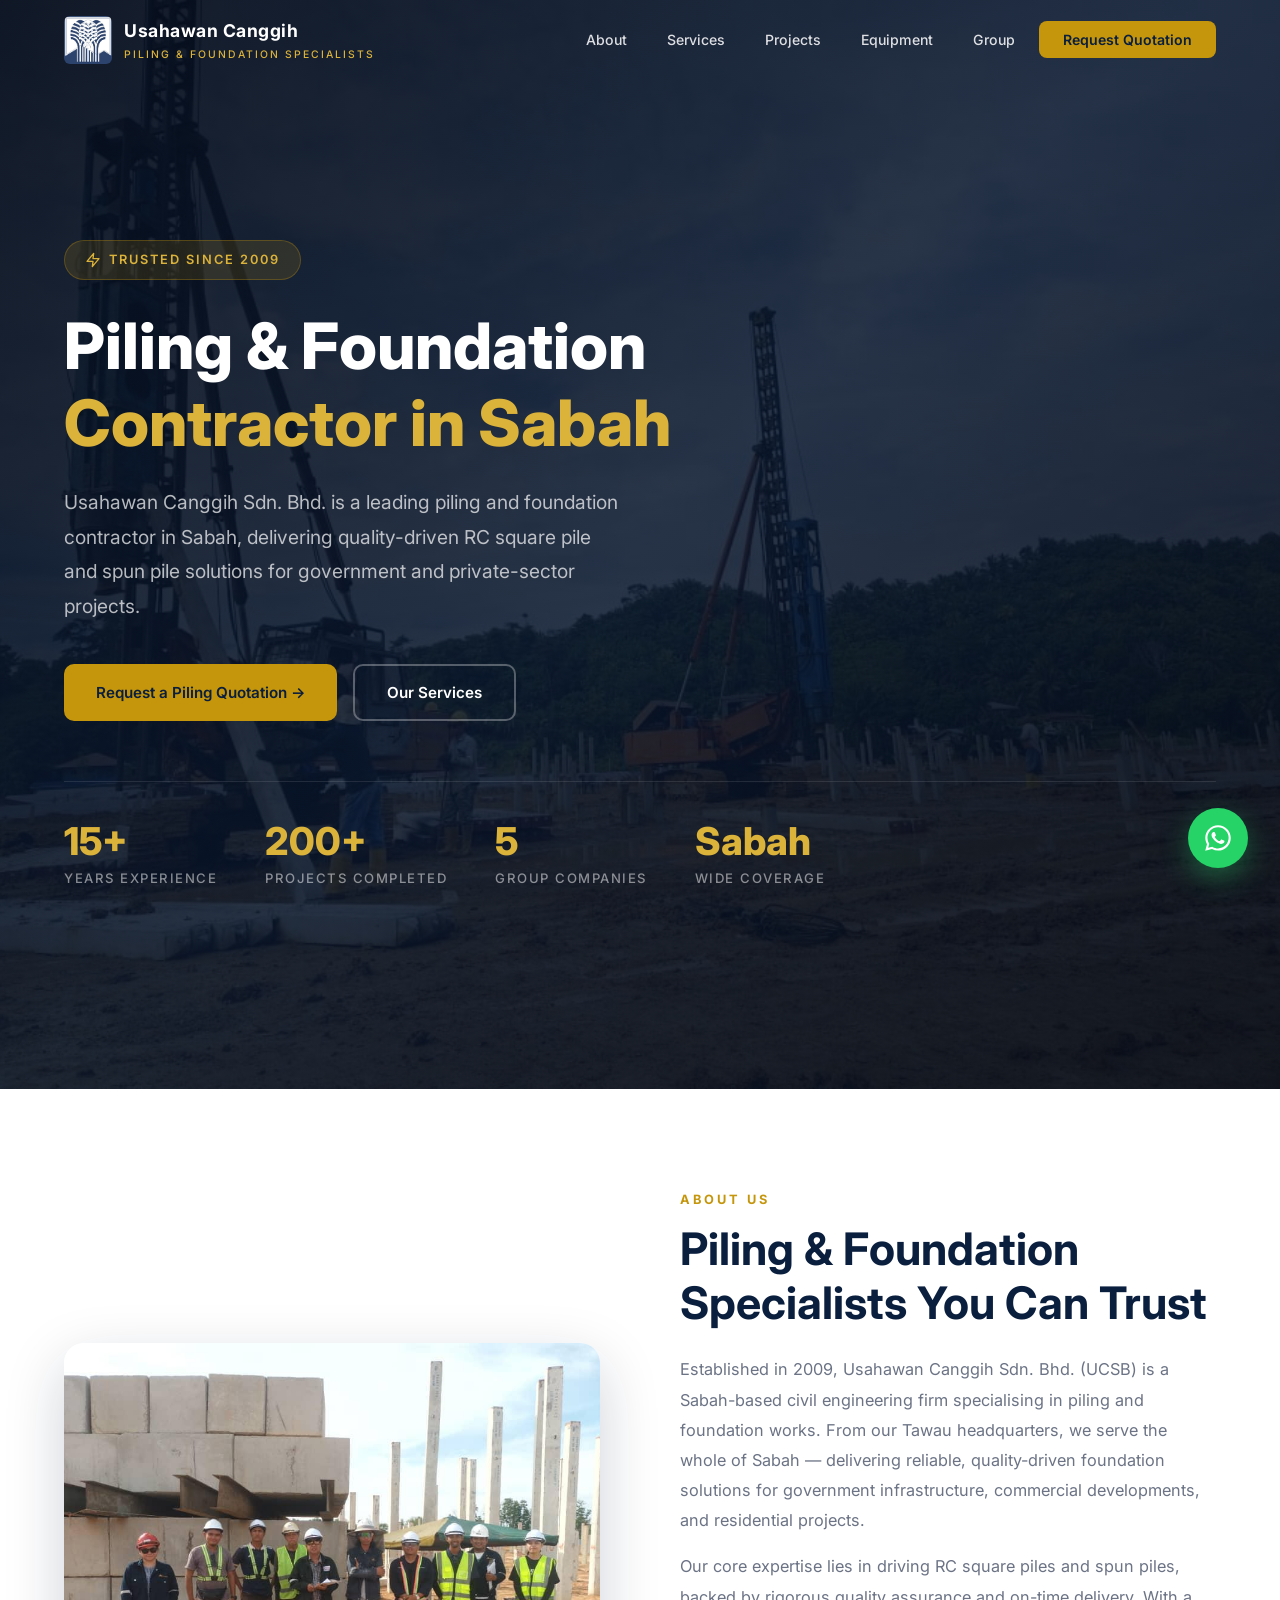
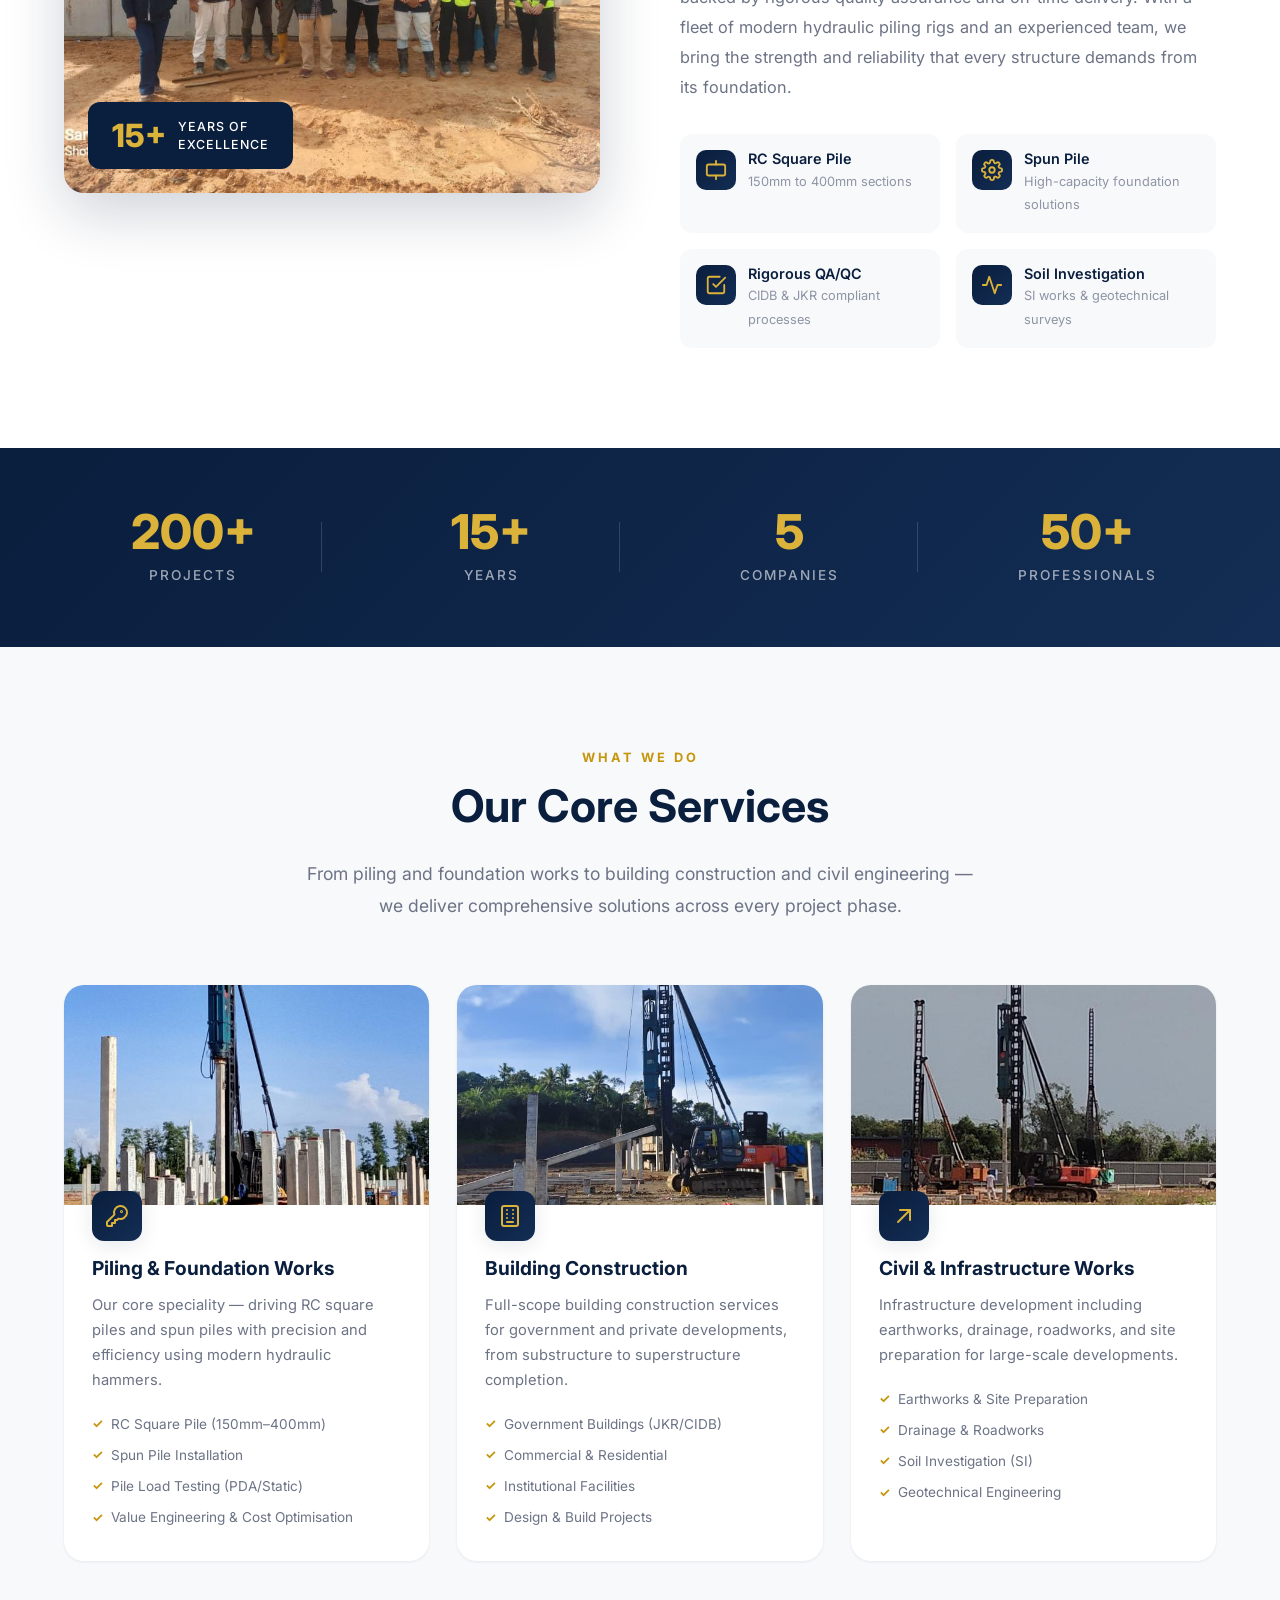
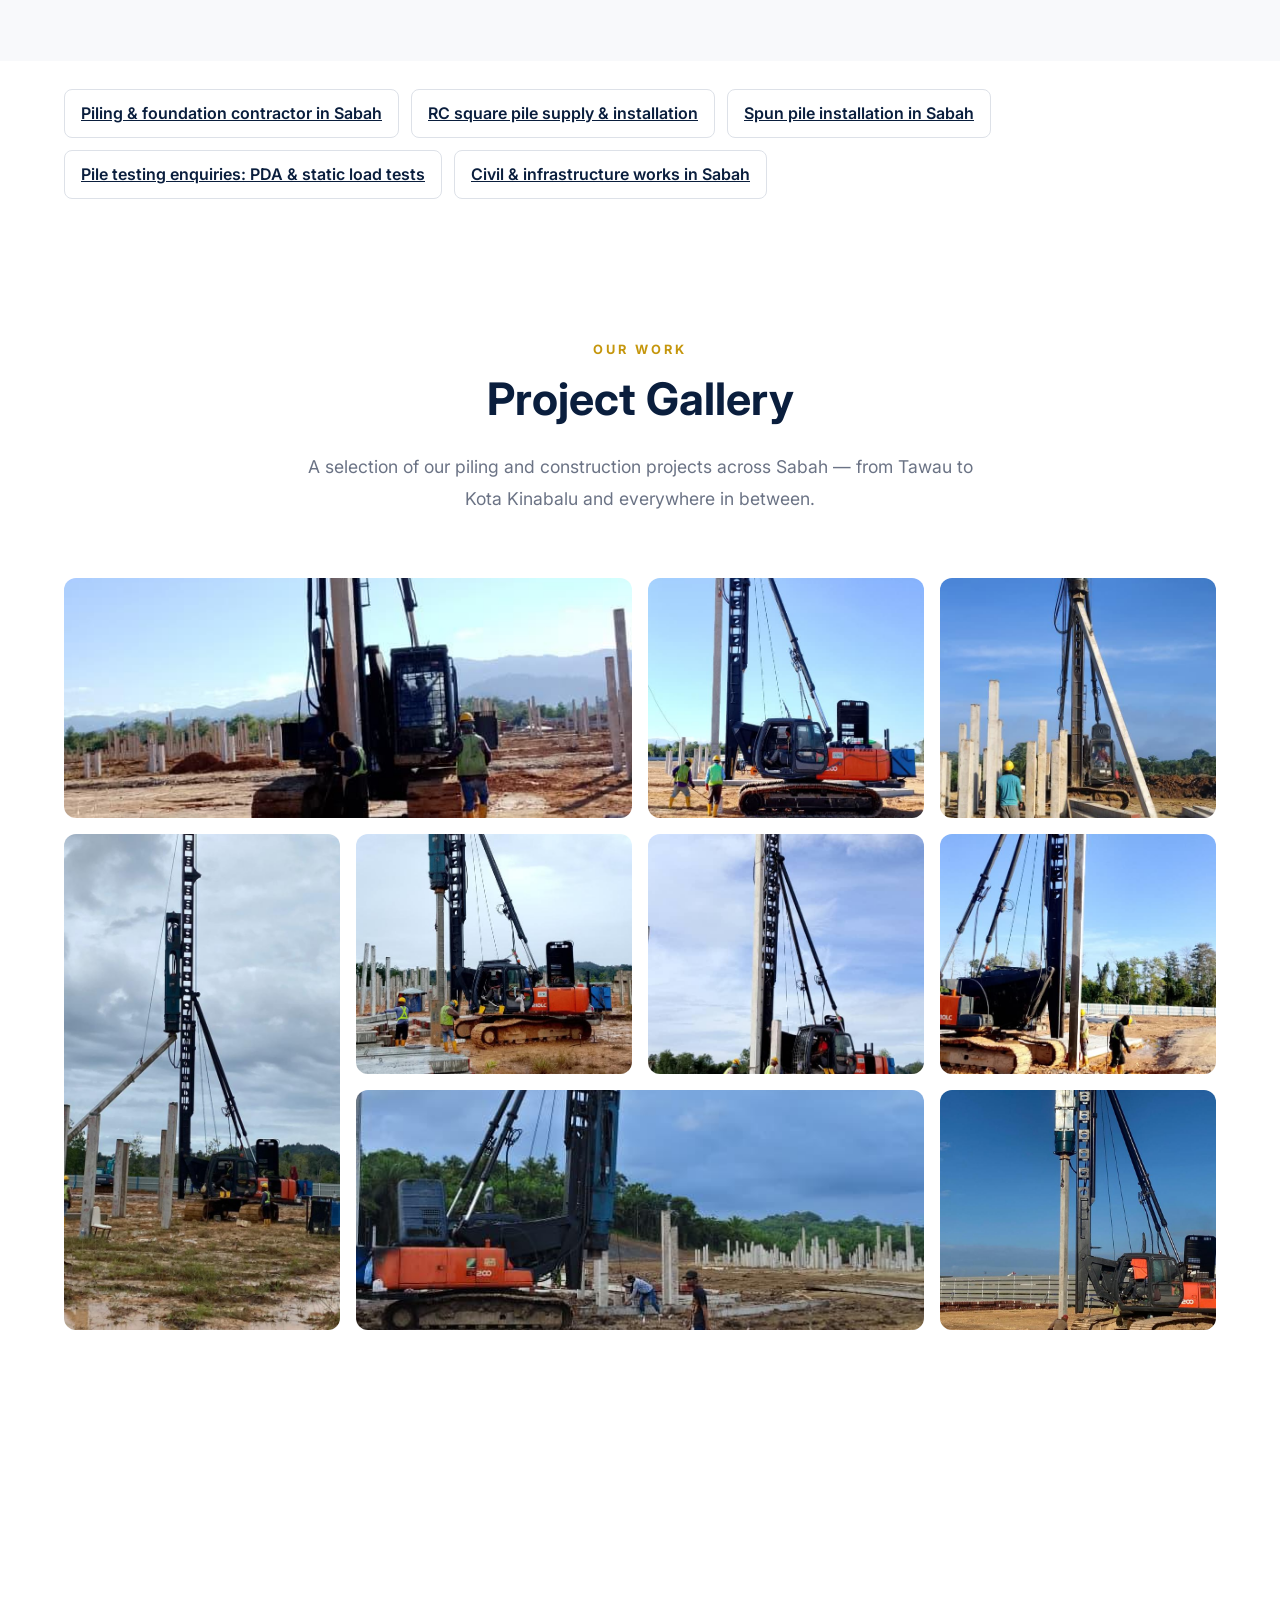
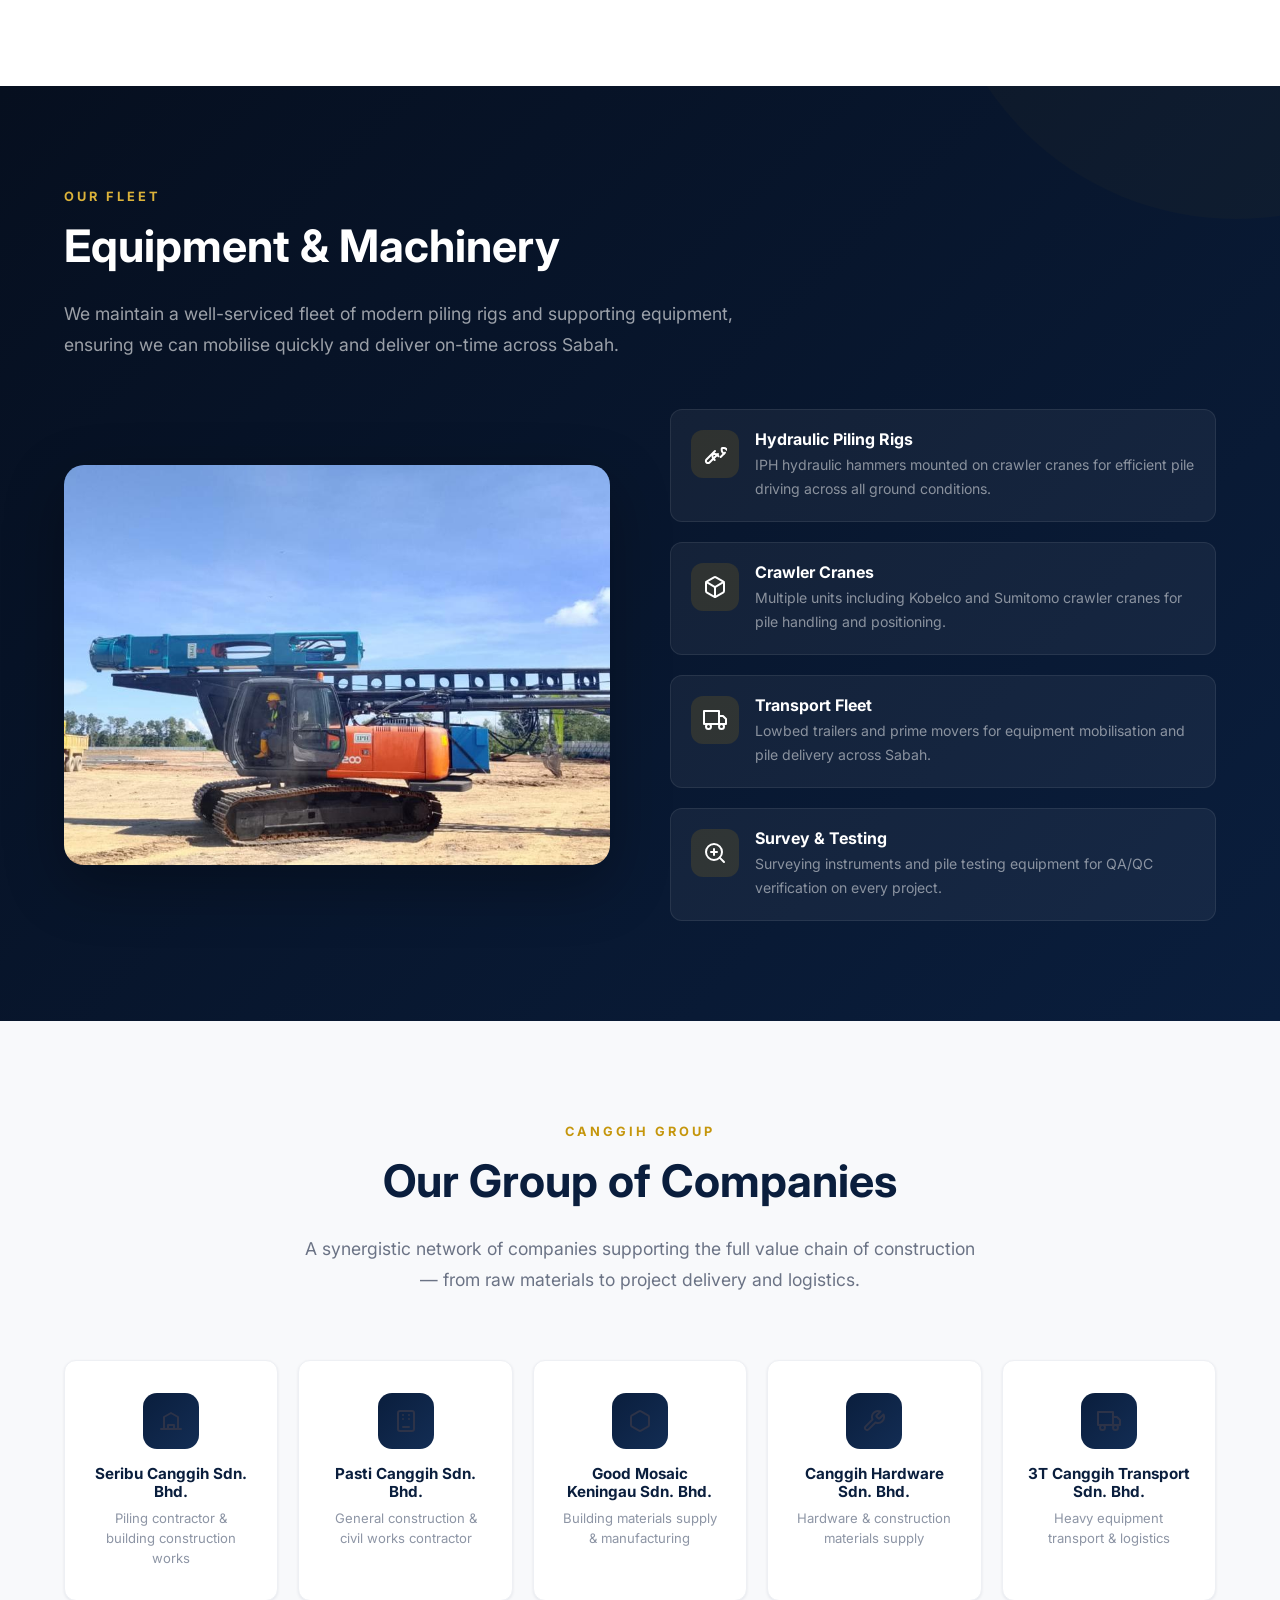
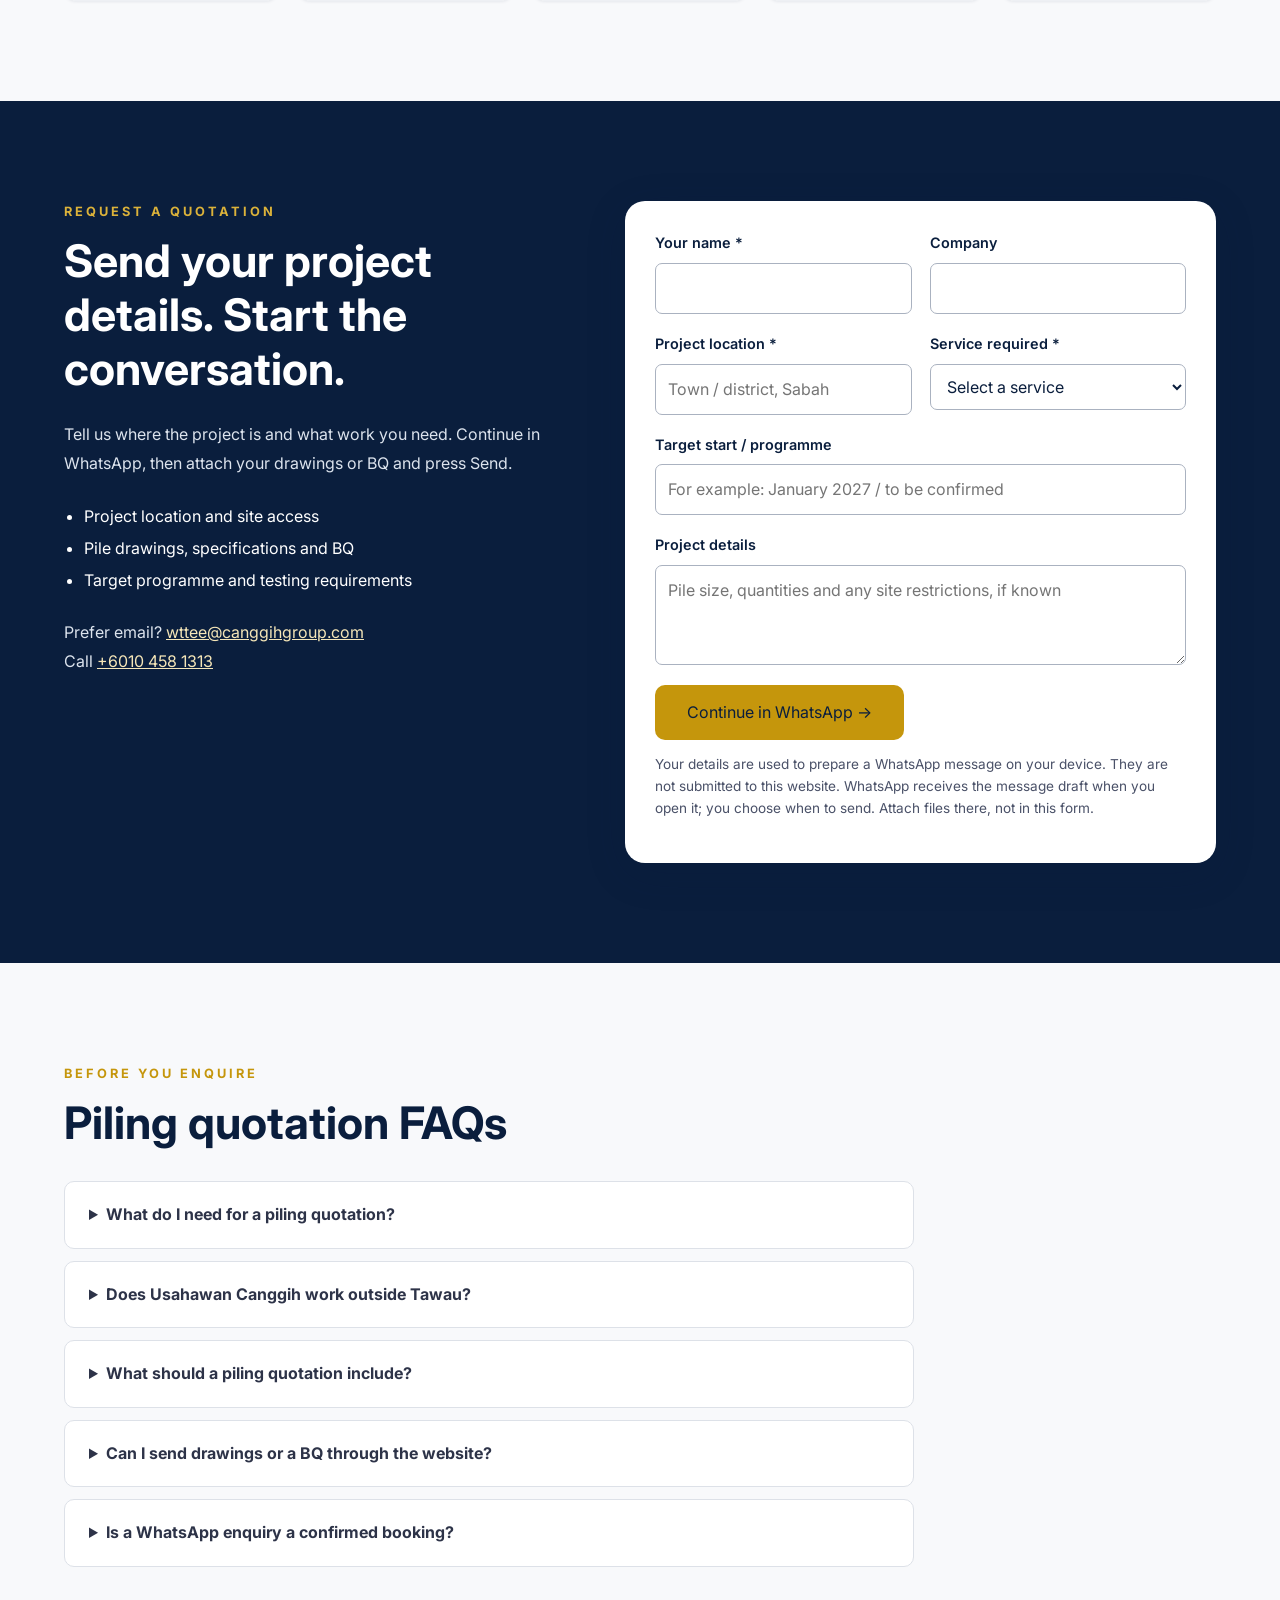
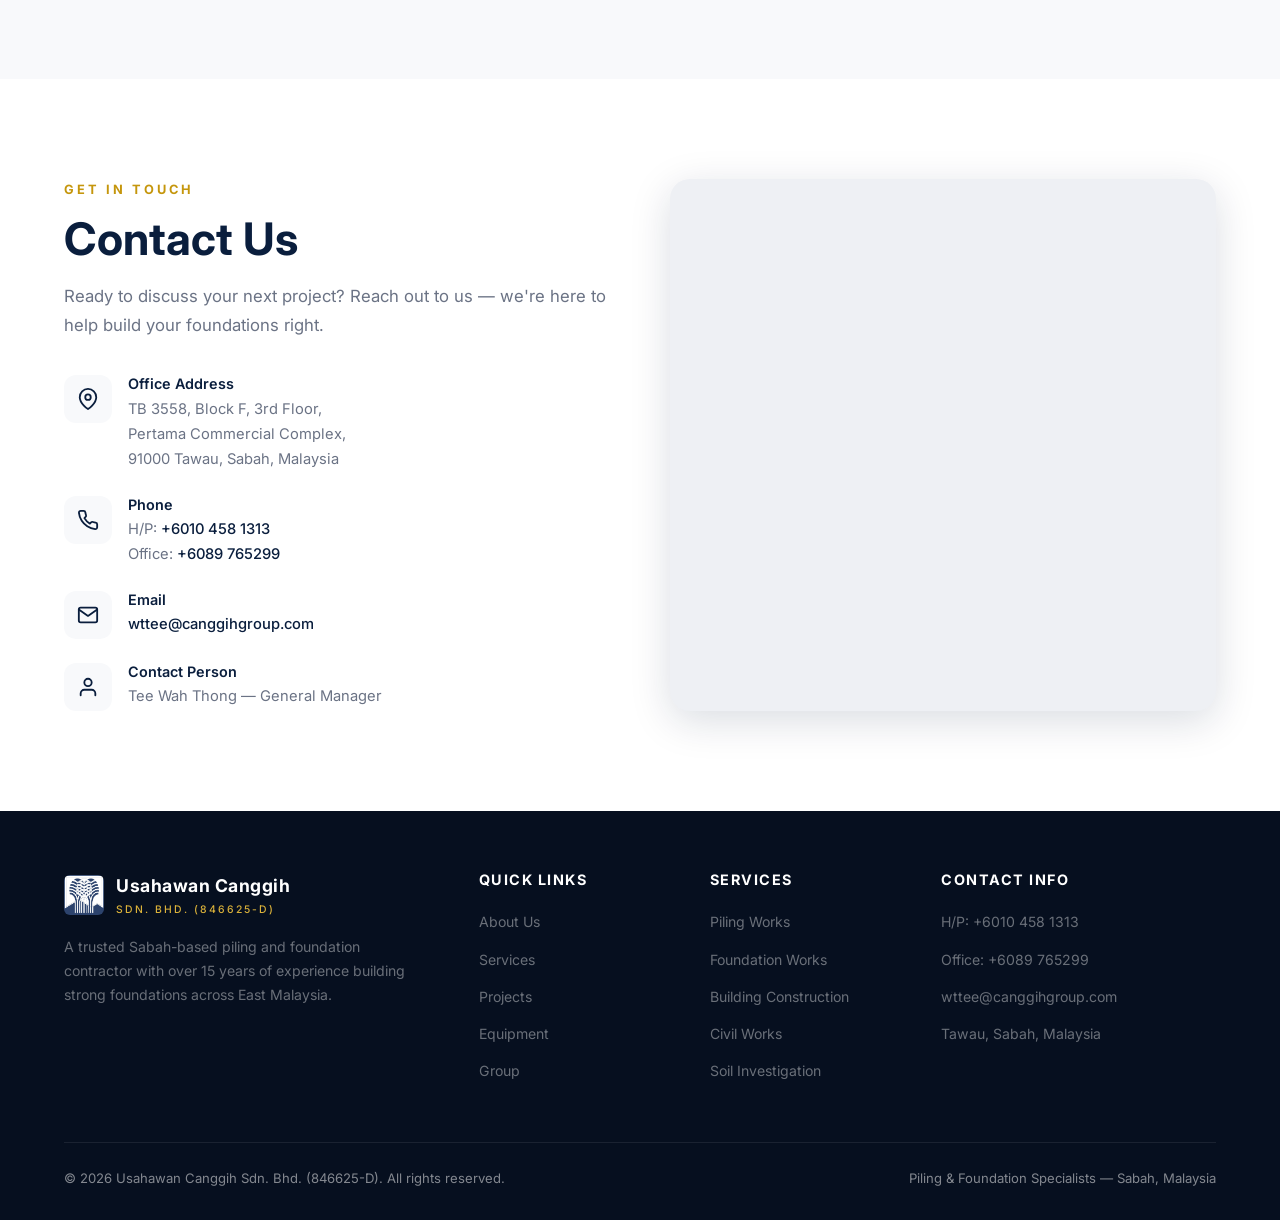
==== commit c66ebd62: "Version shared stylesheets for reliable deployment refresh" ====
--- a/index.html
+++ b/index.html
@@ -11,7 +11,7 @@
     <link rel="preconnect" href="https://fonts.googleapis.com">
     <link href="https://fonts.googleapis.com/css2?family=Inter:wght@300;400;500;600;700;800;900&display=swap" rel="stylesheet">
     <link rel="stylesheet" href="https://cdn.jsdelivr.net/npm/lucide-static@0.344.0/font/lucide.min.css">
-    <link rel="stylesheet" href="assets/site.css"><link rel="stylesheet" href="assets/lead-generation.css"><noscript><style>.reveal{opacity:1!important;transform:none!important}</style></noscript>
+    <link rel="stylesheet" href="assets/site.css?v=20261117b"><link rel="stylesheet" href="assets/lead-generation.css?v=20261117b"><noscript><style>.reveal{opacity:1!important;transform:none!important}</style></noscript>
 </head>
 <body>
 <a class="skip-link" href="#main">Skip to content</a>
--- a/assets/lead-generation.css
+++ b/assets/lead-generation.css
@@ -1,6 +1,7 @@
 /* Shared enquiry and service-page layer; preserves the original navy/gold site. */
 .skip-link{position:fixed;left:16px;top:-80px;z-index:9999;background:#fff;color:#0a1e3d;padding:12px 20px;border:2px solid #c5960c}
 .skip-link:focus{top:12px}
+.hero-content{width:100%;padding-left:24px;padding-right:24px}
 :focus-visible{outline:3px solid #c5960c;outline-offset:4px}
 button.nav-toggle{background:none;border:0;padding:10px;color:inherit;cursor:pointer}
 .service-links{display:flex;flex-wrap:wrap;gap:12px;margin-top:28px}
@@ -51,7 +52,10 @@
 .related-section{padding:40px 0 64px;background:var(--gray-50)}
 .related-section h2{font-size:1.5rem}
 .service-page .footer{padding-bottom:90px}
+.service-page .footer p{color:#c4c9d4;line-height:1.8;max-width:850px}
+.service-page .footer a{color:var(--gold-pale);text-decoration:underline}
 .service-page .nav-links{gap:22px}
 @media(max-width:800px){.enquiry-grid,.article-grid{grid-template-columns:1fr;gap:30px}.page-hero{padding:125px 0 45px}.quote-form{padding:24px}.service-aside img{max-height:340px;object-fit:cover}.enquiry-section,.faq-section{padding:65px 0}}
 @media(max-width:480px){.form-grid{grid-template-columns:1fr}.field-full{grid-column:auto}.quote-form{padding:20px}.page-hero h1{font-size:2rem}.service-links{gap:9px}.service-links a{font-size:.9rem;padding:9px 12px}.faq-list details{padding:18px}.service-page .nav-logo-sub{font-size:.6rem}}
+@media(max-width:480px){.stats-grid{grid-template-columns:repeat(2,minmax(0,1fr));gap:22px}.stat-item{min-width:0}.stat-number{font-size:2.3rem}.hero-badge{font-size:.68rem;letter-spacing:1px;padding:8px 12px}.hero-actions .btn{max-width:100%;padding-left:22px;padding-right:22px}}
 @media(prefers-reduced-motion:reduce){*{scroll-behavior:auto!important;animation:none!important;transition:none!important}.reveal{opacity:1!important;transform:none!important}}
